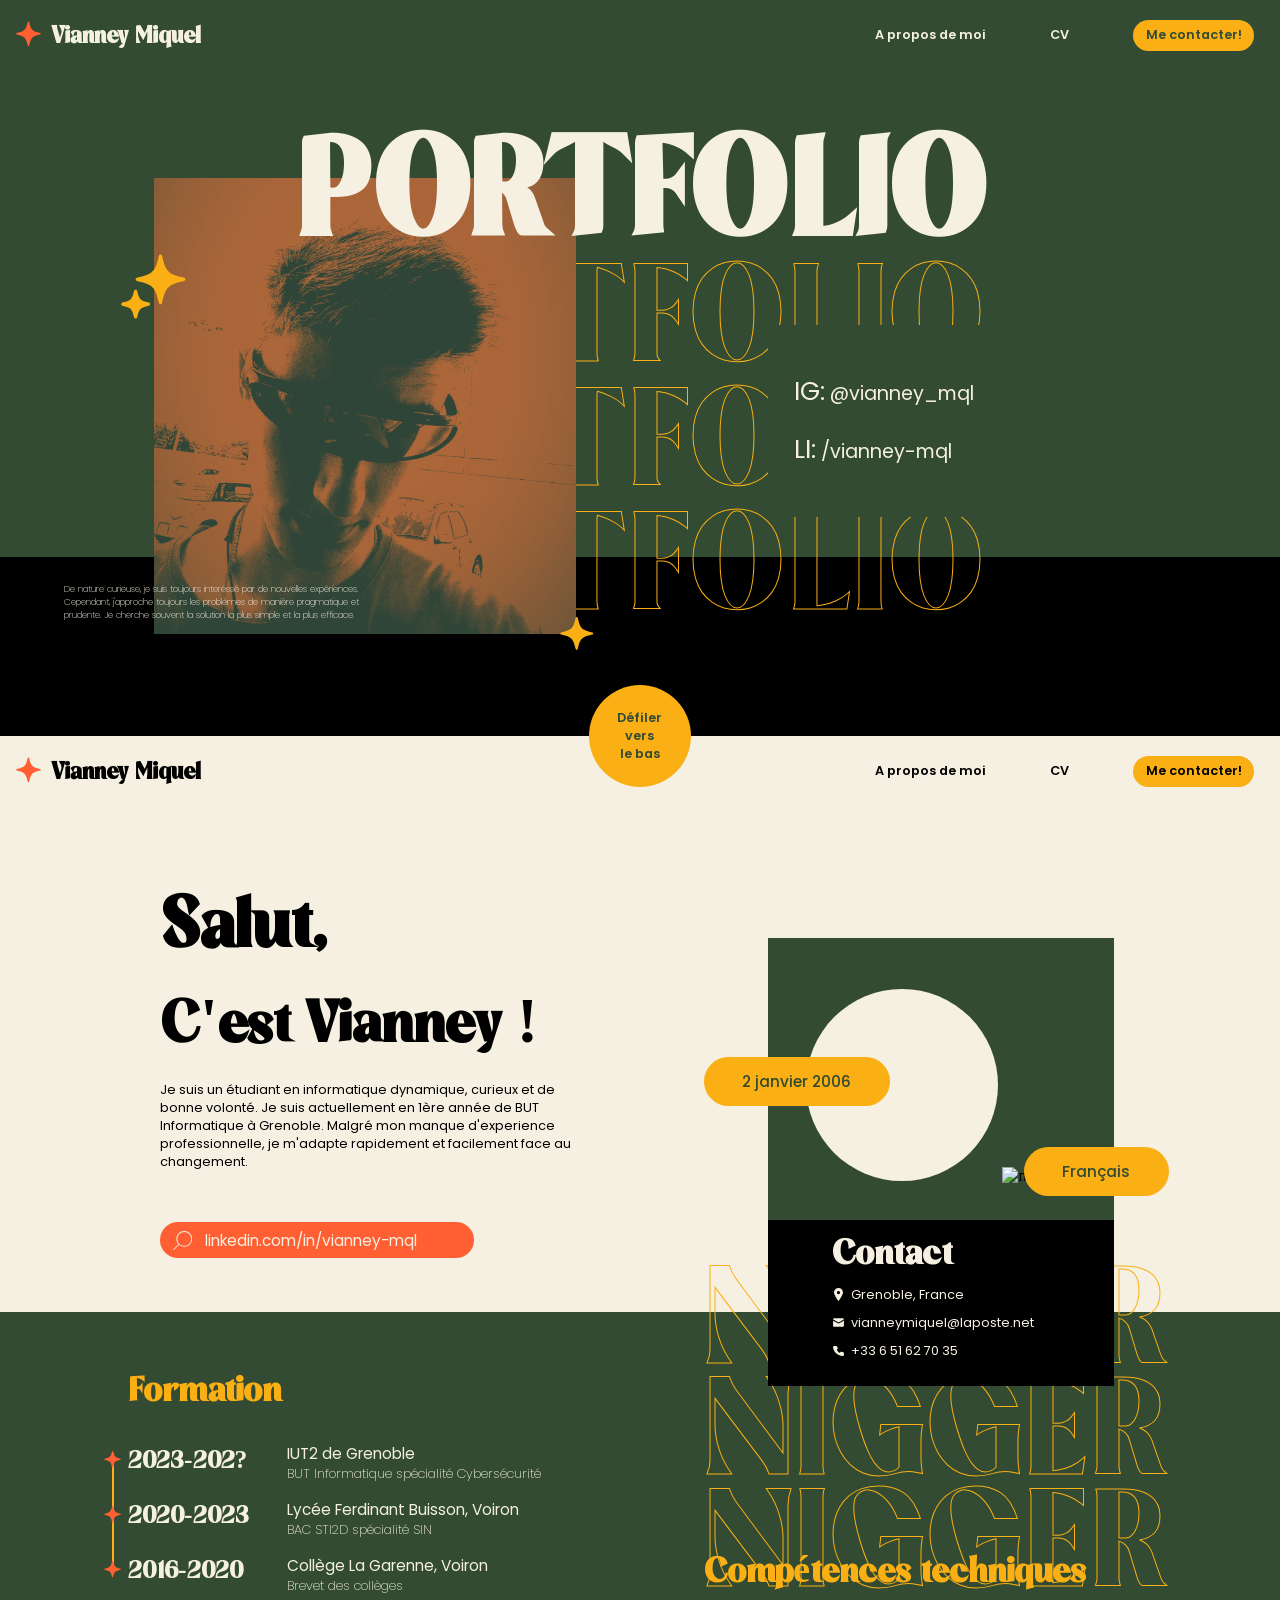
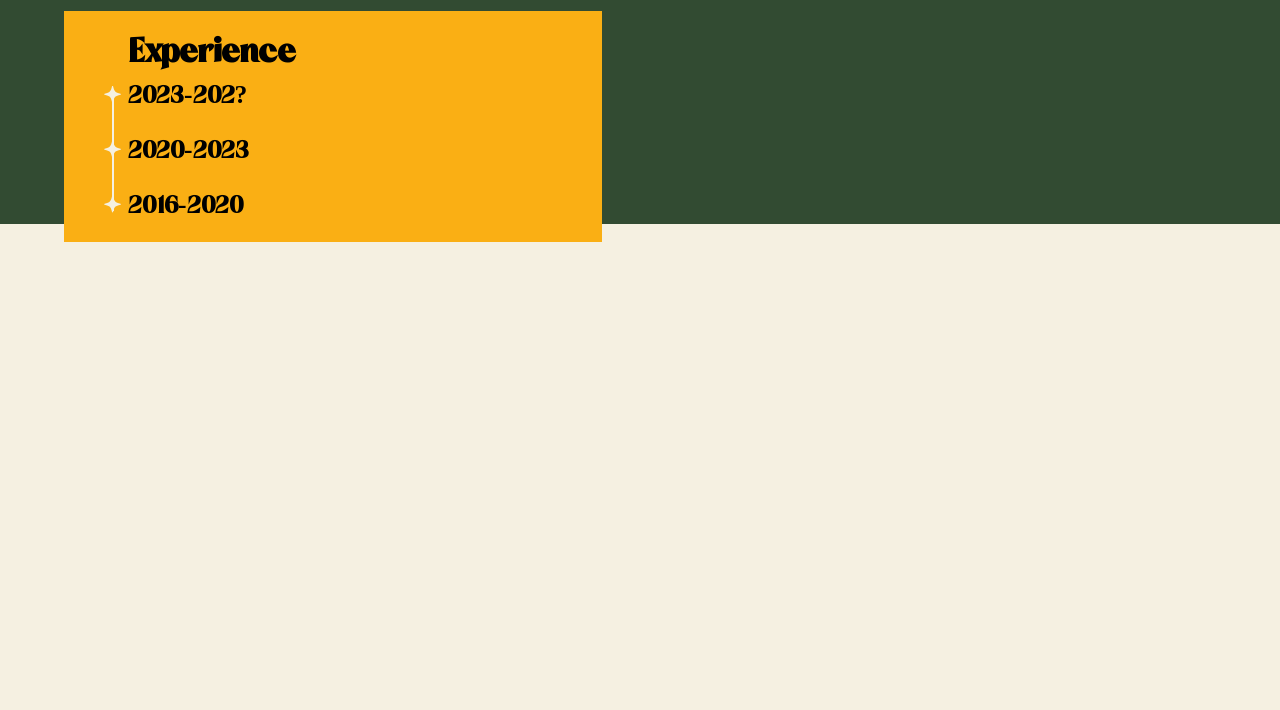
==== index.html @ e16858a2 "hop là" ====
<!DOCTYPE html>
<html lang="fr">
    <head>
        <meta charset="UTF-8">
        <title>PortFolio</title>
        <meta name="viewport" content="width=device-width,initial-scale=1">
        <link rel="icon" type="image/x-icon" href="./assets/img/sparkle-title.svg">
        <link rel="stylesheet" href="assets/css/style.css">
        <script src=""></script>
    </head>
    <body>
        <header id="header">
            <a href="index.html#header" class="div-title">
                <img class="svg-title" src="./assets/img/sparkle-title.svg" alt="sparkle">
                <h4>Vianney Miquel</h4>
            </a>
            <div class="div-button">
                <a href="index.html#about">A propos de moi</a>
                <a href="index.html#cv">CV</a>
                <button class="header-button" type="button">Me contacter!</button>
            </div>
        </header>
        <main>
                <section class="green">
                    <div class="div-green">
                        <h1 class="big-title">PORTFOLIO</h1>
                        <h1 class="shadow-title">PORTFOLIO</h1>
                        <h1 class="shadow-title">PORTFOLIO</h1>
                        <h1 class="shadow-title">PORTFOLIO</h1>
                    </div>
                    <div class="div-media">
                        <p>IG:<a href="https://www.instagram.com/vianney_mql/"> @vianney_mql</a></p>
                        <p>LI:<a href="https://www.linkedin.com/in/vianney-mql/"> /vianney-mql</a></p>
                    </div>
                    <div class="ig-photo">
                        <img src="./assets/img/wtcdg.png" alt="ig-photo">
                    </div>
                    <div class="sparkle-ig">
                        <img  id="more-sparkles" src="./assets/img/sparkles-ig-photo.svg" alt="more-sparkles">
                        <img  id="sparkle" src="./assets/img/sparkle-ig-photo.svg" alt="sparkle">
                    </div>
                    <div class="white-text">
                        <p>De nature curieuse, je suis toujours interéssé par de nouvelles expériences. Cependant, j'approche toujours les problèmes de manière pragmatique et prudente. Je cherche souvent la solution la plus simple et la plus efficace.</p>
                    </div>
                </section>
                <section class="black">
                    <img  class="scroll-down-circle" src="./assets/img/circle.svg" alt="yellow-circle">
                    <a  class="scroll-down-link" href="index.html#about"> <p>Défiler</p> <p>vers</p> <p>le bas</p></a>
                </section>
                <section class="about" id="about">
                    <div class="nav2">
                        <a href="index.html#header" class="div-title">
                            <img class="svg-title" src="./assets/img/sparkle-title.svg" alt="sparkle">
                            <h4>Vianney Miquel</h4>
                        </a>
                        <div class="div-button">
                            <a href="index.html#about">A propos de moi</a>
                            <a href="index.html#cv">CV</a>
                            <button class="header-button" type="button">Me contacter!</button>
                        </div>
                    </div>
                    <div class="me">
                        <h2 class="selectable">Salut,</h2>
                        <h2 class="pti-h2 selectable">C'est Vianney !</h2>
                        <p class="selectable">Je suis un étudiant en informatique dynamique, curieux et de bonne volonté. Je suis actuellement en 1ère année de BUT Informatique à Grenoble. Malgré mon manque d'experience professionnelle, je m'adapte rapidement et facilement face au changement.</p>
                        <a href="https://www.linkedin.com/in/vianney-mql/"><img src="./assets/img/search_google.svg" alt="search-google">linkedin.com/in/vianney-mql</a>
                    </div>
                    <div class="me-photo">
                        <div class="me-photo-green">
                            <img  class="me-photo-green-circle" src="./assets/img/circle-white.svg" alt="white-circle">
                            <img class="profil-photo" src="" alt="moi">
                            <p class="me-photo-bubble" id="bubble1">2 janvier 2006</p>
                            <p class="me-photo-bubble" id="bubble2">Français</p>
                        </div>
                        <div class="me-photo-black">
                            <h3>Contact</h3>
                            <p class="contact-info"><img src="./assets/img/pin.svg" alt="location-pin">Grenoble, France</p>
                            <p class="contact-info"><img src="./assets/img/mail.svg" alt="mail">vianneymiquel@laposte.net</p>
                            <p class="contact-info"><img src="./assets/img/phone.svg" alt="phone">+33 6 51 62 70 35</p>
                        </div>
                    </div>
                </section>
                <section class="cv" id="cv">
                    <div id="yline"></div>
                    <div id="wline"></div>
                    <div class="cv-left">
                        <h3 class="cv-yellow-h3">Formation</h3>
                        <div class="cv-progression">
                            <div>
                                <h4><img class="svg-point" src="./assets/img/sparkle-title.svg" alt="sparkle">2023-202?</h4>
                                <h4><img class="svg-point" src="./assets/img/sparkle-title.svg" alt="sparkle">2020-2023</h4>
                                <h4><img class="svg-point" src="./assets/img/sparkle-title.svg" alt="sparkle">2016-2020</h4>
                            </div>
                            <div class="cv-desc">
                                <h5>IUT2 de Grenoble</h5>
                                <p>BUT Informatique spécialité Cybersécurité</p>
                                <h5>Lycée Ferdinant Buisson, Voiron</h5>
                                <p>BAC STI2D spécialité SIN</p>
                                <h5>Collège La Garenne, Voiron</h5>
                                <p>Brevet des collèges</p>
                            </div>
                        </div>
                        <div class="cv-experience">
                            <h3 class="cv-black-h3">Experience</h3>
                            <div class="cv-progression">
                                <div class="cv-date">
                                    <h4><img class="svg-point" src="./assets/img/sparkle-white.svg" alt="sparkle">2023-202?</h4>
                                    <h4><img class="svg-point" src="./assets/img/sparkle-white.svg" alt="sparkle">2020-2023</h4>
                                    <h4><img class="svg-point" src="./assets/img/sparkle-white.svg" alt="sparkle">2016-2020</h4>
                                </div>
                                <div class="cv-desc">
                                    <p><h5></h5></p>
                                    <p><h5></h5></p>
                                    <p><h5></h5></p>
                                </div>
                            </div>
                        </div>
                    </div>
                    <div class="cv-right">
                        <div>
                            <h2 class="shadow-subtitle">NIGGER</h2>
                            <h2 class="shadow-subtitle">NIGGER</h2>
                            <h2 class="shadow-subtitle">NIGGER</h2>
                        </div>
                        <h3 class="cv-yellow-h3">Compétences techniques</h3>
                        <div>
                            <h4></h4>
                        </div>
                        <div>
                            <h4></h4>
                            <p></p>
                            <h5></h5>
                        </div>
                        <div>

                        </div>
                    </div>
                </section>
                <section class="cv2"></section>
        </main>
    </body>
</html>
---- assets/css/style.css ----
/* FONTS */

@import url('https://fonts.googleapis.com/css2?family=Poppins:ital,wght@0,100;0,200;0,300;0,400;0,500;0,600;0,700;0,800;0,900;1,100;1,200;1,300;1,400;1,500;1,600;1,700;1,800;1,900&display=swap');

@font-face {
    font-family: 'Mauline';
    src: url('../font/Mauline-Regular.woff2') format('woff2'),
        url('../font/Mauline-Regular.woff') format('woff');
    font-weight: normal;
    font-style: normal;
    font-display: swap;
}

/* FONTS */

/* DEFAULT STYLE */

:root {
    --green-color : #324B32;
    --yellow-color : #FAAF14;
    --black-color : #000;
    --white-color : #F5F0E1;
    --orange-color : #FF5F32;
    --default-text-size : 1vw;
    --h1-text-size : 12vw;
    --h2-text-size : 6vw;
    --h3-text-size : 3vw;
    --h4-text-size : 2vw;
    --h5-text-size : 1.2vw;
}

* {
    scrollbar-width: thin;
    scrollbar-color: var(--orange-color) var(--white-color);
  }
  
  /* Works on Chrome, Edge, and Safari */
  *::-webkit-scrollbar {
    width: 12px;
  }
  
  *::-webkit-scrollbar-thumb {
    background-color: var(--orange-color);
    border: 0px solid var(--white-color);
  }

/* DEFAULT STYLE */

html, body {
    width: 100%;
    height: 100%;
    margin: 0px;
}

header {
    width: 100%;
    height: 5.5vw;
    display: flex;
    flex-direction: row;
    justify-content: space-between;
    background-color: var(--green-color);
    z-index: 0;
    user-select: none;
}

main {
    width: 100%;
    height: fit-content;
    z-index: 0;
}

.div-title {
    display: flex;
    flex-direction: row;
    align-items: center;
    padding-left: 1vw;
    text-decoration: none;
}

.div-title h4 {
    font-family: 'Mauline';
    font-size: var(--h4-text-size);
    color: var(--white-color);
}

.svg-title {
    width: 3vw;
}

.div-button {
    display: inherit;
    flex-direction: row;
    align-items: center;
    gap: 5vw;
    padding-right: 2vw;

}

.div-button a {
    text-decoration: none;
    font-family: 'Poppins';
    font-weight: 600;
    color: var(--white-color);
    font-size: var(--default-text-size);
}

.div-button .header-button {
    border: none;
    background-color: var(--yellow-color);
    font-size: var(--default-text-size);
    font-family: 'Poppins';
    font-weight: 600;
    color: var(--green-color);
    text-align: center;
    padding: 0.5vw 1vw;
    border-radius: 4vw;
}

.green {
    width: 100%;
    height: 38vw;
    background-color: var(--green-color);
    user-select: none;
}

.div-green {
    display: flex;
    flex-direction: column;
    justify-content:start;
    align-items: center;
    padding-top: 1vw;
}

.div-media {
    display: flex;
    flex-direction: column;
    justify-content: center;
    gap: 1.5vw;
    width: 20vw;
    height: 15vw;
    padding-left: 2vw;
    background-color: var(--green-color);
    z-index: 2;
    position: absolute;
    margin: -20vw 0vw 0vw 60vw;
}

.div-media p {
    color: var(--white-color);
    font-family: 'Poppins';
    font-size: 2vw;
    margin: 0px;
}

.div-media a {
    color: var(--white-color);
    font-family: 'Poppins';
    font-size: 1.5vw;
    text-decoration: none;
    margin: 0px;
}

.ig-photo{
    width: fit-content;
    position: absolute;
    margin: -31.5vw 0vw 0vw 12vw;
    z-index: 2;
}
.ig-photo img{
    margin: 0px;
    padding: 0px;
    width: 33vw;
}


.big-title {
    font-family: 'Mauline';
    font-size: var(--h1-text-size);
    color: var(--white-color);
    text-align: center;
    margin: 0vw 0vw -7vw 0vw;
    padding: 0px;
    z-index: 3;
}

.shadow-title {
    font-family: 'Mauline';
    font-size: var(--h1-text-size);
    -webkit-text-stroke-width: 1px;
    -webkit-text-fill-color: rgba(0, 0, 0, 0);
    -webkit-text-stroke-color: var(--yellow-color);
    text-align: center;
    font-weight: 400;
    margin: 0vw 0vw -7vw 0vw;
    padding: 0px;
    z-index: 1;
    user-select: text;
}

.shadow-title::selection {
    background-color: rgba(0, 0, 0, 0);
    -webkit-text-fill-color: var(--yellow-color);
}

.black {
    width: 100%;
    height: 14vw;
    background-color: var(--black-color);
    user-select: none;
}


.sparkle-ig {
    position: absolute;
    margin: -31.5vw 0vw 0vw 12vw;
    z-index: 3;
}

.white-text {
    position: absolute;
    margin: -0.5vw 0vw 0vw 5vw;
    width: 25vw;
    font-size: 0.7vw;
    font-family: 'Poppins';
    color: var(--white-color);
    font-weight: 250;
    z-index: 3;
}

.scroll-down-circle {
    width: 8vw;
    height: 8vw;
    z-index: 2;
    position: absolute;
    margin: 10vw 0vw 0vw 46vw;
}

.scroll-down-link {
    width: 8vw;
    height: 8vw;
    display: flex;
    flex-direction: column;
    justify-content: center;
    align-items: center;
    text-decoration: none;
    color: var(--green-color);
    font-family: 'Poppins';
    font-size: 1vw;
    font-weight: 550;
    z-index: 3;
    position: absolute;
    margin: 10vw 0vw 0vw 46vw;
}


.scroll-down-link p {
    margin: 0px;
}

#sparkle {
    width: 4vw;
    margin: 33.2vw 0vw 0vw 31.4vw;
}

#more-sparkles {
    transform: rotateZ(180deg);
    width: 6vw;
    position: absolute;
    margin: 4vw 0vw 0vw -3vw;
}

.about {
    width: 100%;
    height: 45vw;
    background-color: var(--white-color);
}

.about .selectable::selection {
    background-color: var(--yellow-color);
}


.nav2 {
    width: 100%;
    height: 5.5vw;
    display: flex;
    flex-direction: row;
    justify-content: space-between;
    background-color: var(--white-color);
    z-index: 0;
    user-select: none;
}

.nav2 .div-title h4 {
    color: var(--black-color);
}

.nav2 .div-button a {
    color: var(--black-color);
}   

.nav2 .div-button .header-button {
    color: var(--black-color);
}

.me {
    display: flex;
    flex-direction: column;
    align-items: left;
    gap: 5vw;
    padding: 0px;
    margin: 5vw 0vw 0vw 12.5vw;

}

.me h2 {
    font-size: var(--h2-text-size);
    font-family: 'Mauline';
    margin: 0vw 0vw -5vw 0vw;
}

.me .pti-h2{
    font-size: 5vw;
    font-family: 'Mauline';
    margin: 0vw 0vw -4vw 0vw;
}

.me a {
     display: flex;
     flex-direction: row;
     justify-content: start;
     align-items: center;
     gap: 1vw;
     background-color: var(--orange-color);
     text-decoration: none;
     font-family: 'Poppins';
     font-size: var(--h5-text-size);
     color: var(--white-color);
     padding: 0.5vw 4.5vw 0.5vw 1vw;
     border-radius: 3vw;
     width: fit-content;
     user-select: none;
     margin: 0px;
}
.me a img {
    width: 1.5vw;

}

.me p {
    font-family: 'Poppins';
    font-size: var(--default-text-size);
    font-weight: 400;
    margin: 0vw 0vw -1vw 0vw;
    width: 33vw;
    height: fit-content;
}

.me-photo {
    width: 27vw;
    height: 35vw;
    margin: -25vw 0px 0px 60vw;
    position: absolute;
    padding: 0px;
    display: flex;
    flex-direction: column;
    z-index: 2;
    user-select: none;
}

.me-photo-green {
    width: 27vw;
    height: 22vw;
    background-color: var(--green-color);
    margin: 0px;
    padding: 0px;
}

.me-photo-green-circle {
    width: 15vw;
    margin: 4vw 0vw 0vw 3vw;
}

.me-photo-bubble {
    padding: 1vw 3vw 1vw 3vw;
    font-family: 'Poppins';
    font-size: var(--h5-text-size);
    font-weight: 500;
    color: var(--green-color);
    background-color: var(--yellow-color);
    border-radius: 5vw;
    width: fit-content;
    display: flex;
    align-items: center;
    z-index: 4;
}

#bubble1 {
    position: absolute;
    margin: -10vw 0vw 0vw -5vw;
}

#bubble2 {
    position: absolute;
    margin: -3vw 0vw 0vw 20vw;
}

.me-photo-black {
    width: 27vw;
    height: 13vw;
    background-color: var(--black-color);
    margin: 0px;
    padding: 0px;
    display: flex;
    flex-direction: column;
}

.me-photo-black h3 {
    font-family: 'Mauline';
    font-size: var(--h3-text-size);
    color: var(--white-color);
    margin: 0.5vw 0vw 0.5vw 5vw;
    padding: 0px;
}

.contact-info {
    display: flex;
    flex-direction: row;
    align-items: center;
    margin: 0vw 0vw 0.8vw 5vw;
    font-family: 'Poppins';
    font-size: var(--default-text-size);
    color: var(--white-color);
    gap: 0.5vw;
    user-select: text;
}

.contact-info p {
    user-select: text;
}

.contact-info::selection {
    background-color: var(--orange-color);
}

.contact-info img {
    width: 1vw;
    user-select: none;
}

.cv {
    width: 100%;
    height: 40vw;
    margin: 0px;
    background-color: var(--green-color);
    display: flex;
    flex-direction: row;
    user-select: none;
}

.svg-point {
    width: 2vw;
    margin: 0px;
    padding: 0px;
    z-index: 2;
}

.cv-left {
    width: 42vw;
    margin: 0px;
    margin-left: 5vw;
    display: flex;
    flex-direction: column;
    align-items: left;
}

.cv-progression {
    width: 36vw;
    margin: 0px;
    margin-left: 3vw;
    display: flex;
    flex-direction: row;
    gap: 3vw;
}

.cv-progression h4 {
    display: flex;
    flex-direction: row;
    justify-content: left;
    align-items: center;
    font-family: 'Mauline';
    font-size: var(--h4-text-size);
    color: var(--white-color);
    padding: 0px;
    margin: 0vw 0vw 1.5vw 0vw;
}

#yline {
    background-color: var(--yellow-color);
    height: 9vw;
    width: 0.1vw;
    position: absolute;
    margin: 11vw 0vw 0vw 8.78vw;
    z-index: 1;
}

#wline {
    background-color: var(--white-color);
    height: 9vw;
    width: 0.1vw;
    position: absolute;
    margin: 30vw 0vw 0vw 8.78vw;
    z-index: 1;
}

.cv-desc {
    margin: 0px;
}

.cv-desc p {
    font-family: 'Poppins';
    font-size: var(--default-text-size);
    font-weight: 200;
    color: var(--white-color);
    margin: 0vw 0vw 1.2vw 0vw;
}

.cv-desc h5 {
    margin: 0px;
    font-family: 'Poppins';
    font-size: var(--h5-text-size);
    color: var(--white-color);
    font-weight: 400;
}

.cv-experience {
    background-color: var(--yellow-color);
}

.cv-experience h4 {
    color: var(--black-color);
    font-weight: 900;
}

.cv-black-h3 {
    font-family: 'Mauline';
    font-size: var(--h3-text-size);
    color: var(--black-color);
    margin: 1vw 0vw 0vw 5vw;
    padding: 0px;
}

.cv-yellow-h3 {
    font-family: 'Mauline';
    font-size: var(--h3-text-size);
    color: var(--yellow-color);
    margin: 0px;
    padding: 0px;
}

.cv-left .cv-yellow-h3 {
    margin: 4vw 0vw 2vw 5vw;
}

.cv-right {
    width: 35vw;
    margin: 0px;
    margin-left: 8vw;
}

.shadow-subtitle {
    font-family: 'Mauline';
    font-size: var(--h1-text-size);
    -webkit-text-stroke-width: 1px;
    -webkit-text-fill-color: rgba(0, 0, 0, 0);
    -webkit-text-stroke-color: var(--yellow-color);
    text-align: center;
    font-weight: 400;
    margin: 0vw 0vw -8vw 0vw;
    padding: 0px;
    user-select: text;
}

.shadow-subtitle::selection {
    background-color: rgba(0, 0, 0, 0);
    -webkit-text-fill-color: var(--yellow-color);

}

.shadow-subtitle:first-of-type {
    margin-top: -8vw;
}

.cv2 {
    width: 100%;
    height: 38vw;
    background-color: var(--white-color);
}
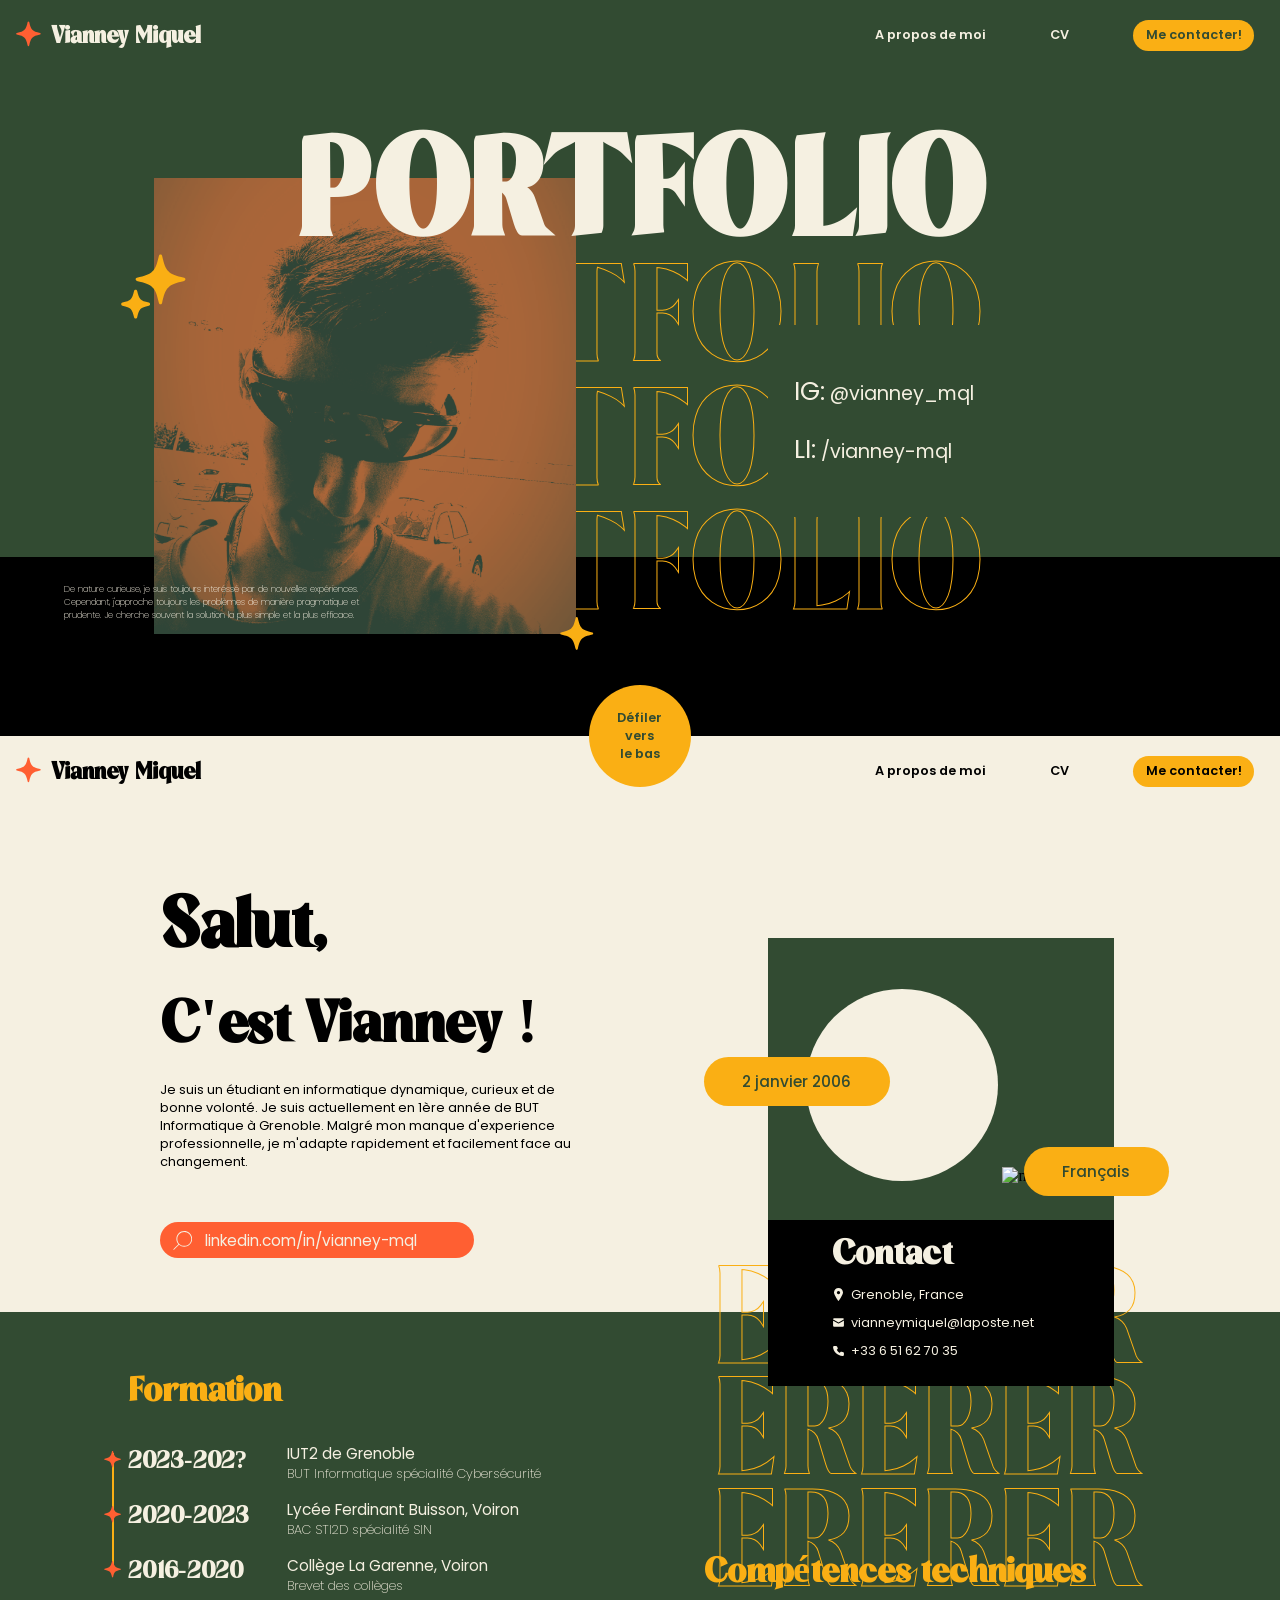
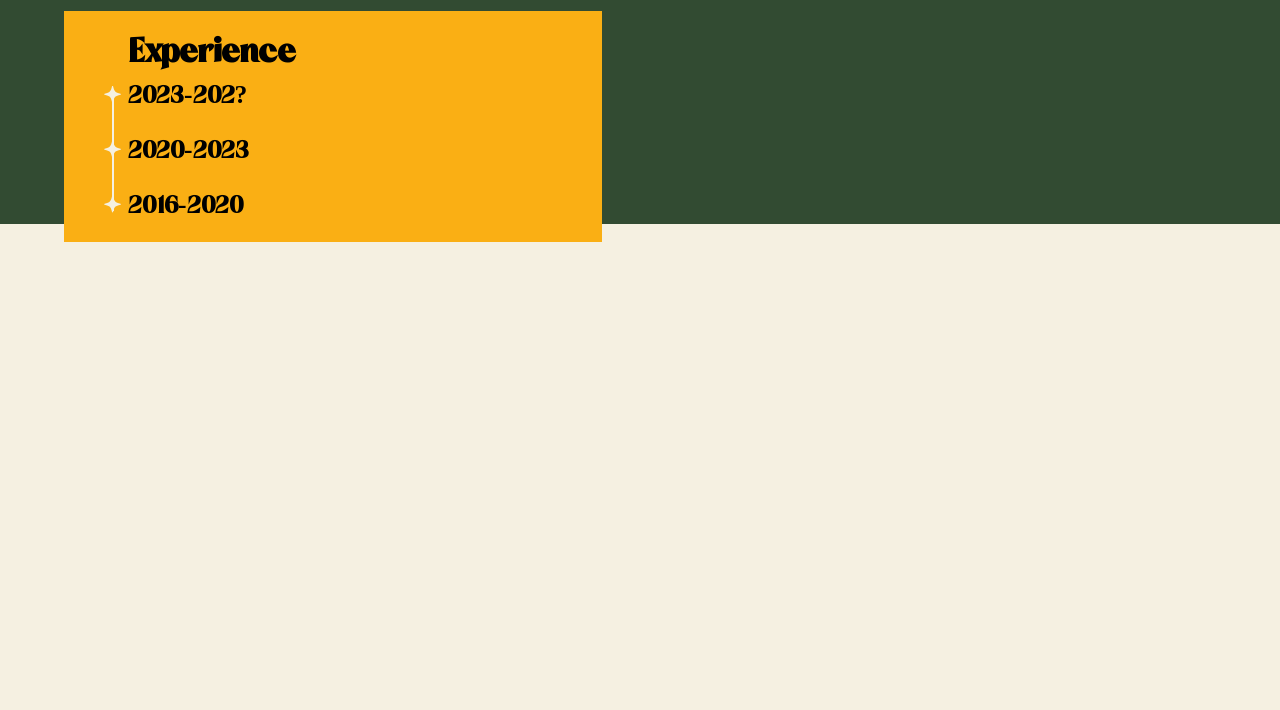
==== commit c0fc2537: "hop là" ====
--- a/index.html
+++ b/index.html
@@ -118,9 +118,9 @@
                     </div>
                     <div class="cv-right">
                         <div>
-                            <h2 class="shadow-subtitle">NIGGER</h2>
-                            <h2 class="shadow-subtitle">NIGGER</h2>
-                            <h2 class="shadow-subtitle">NIGGER</h2>
+                            <h2 class="shadow-subtitle">ERERER</h2>
+                            <h2 class="shadow-subtitle">ERERER</h2>
+                            <h2 class="shadow-subtitle">ERERER</h2>
                         </div>
                         <h3 class="cv-yellow-h3">Compétences techniques</h3>
                         <div>
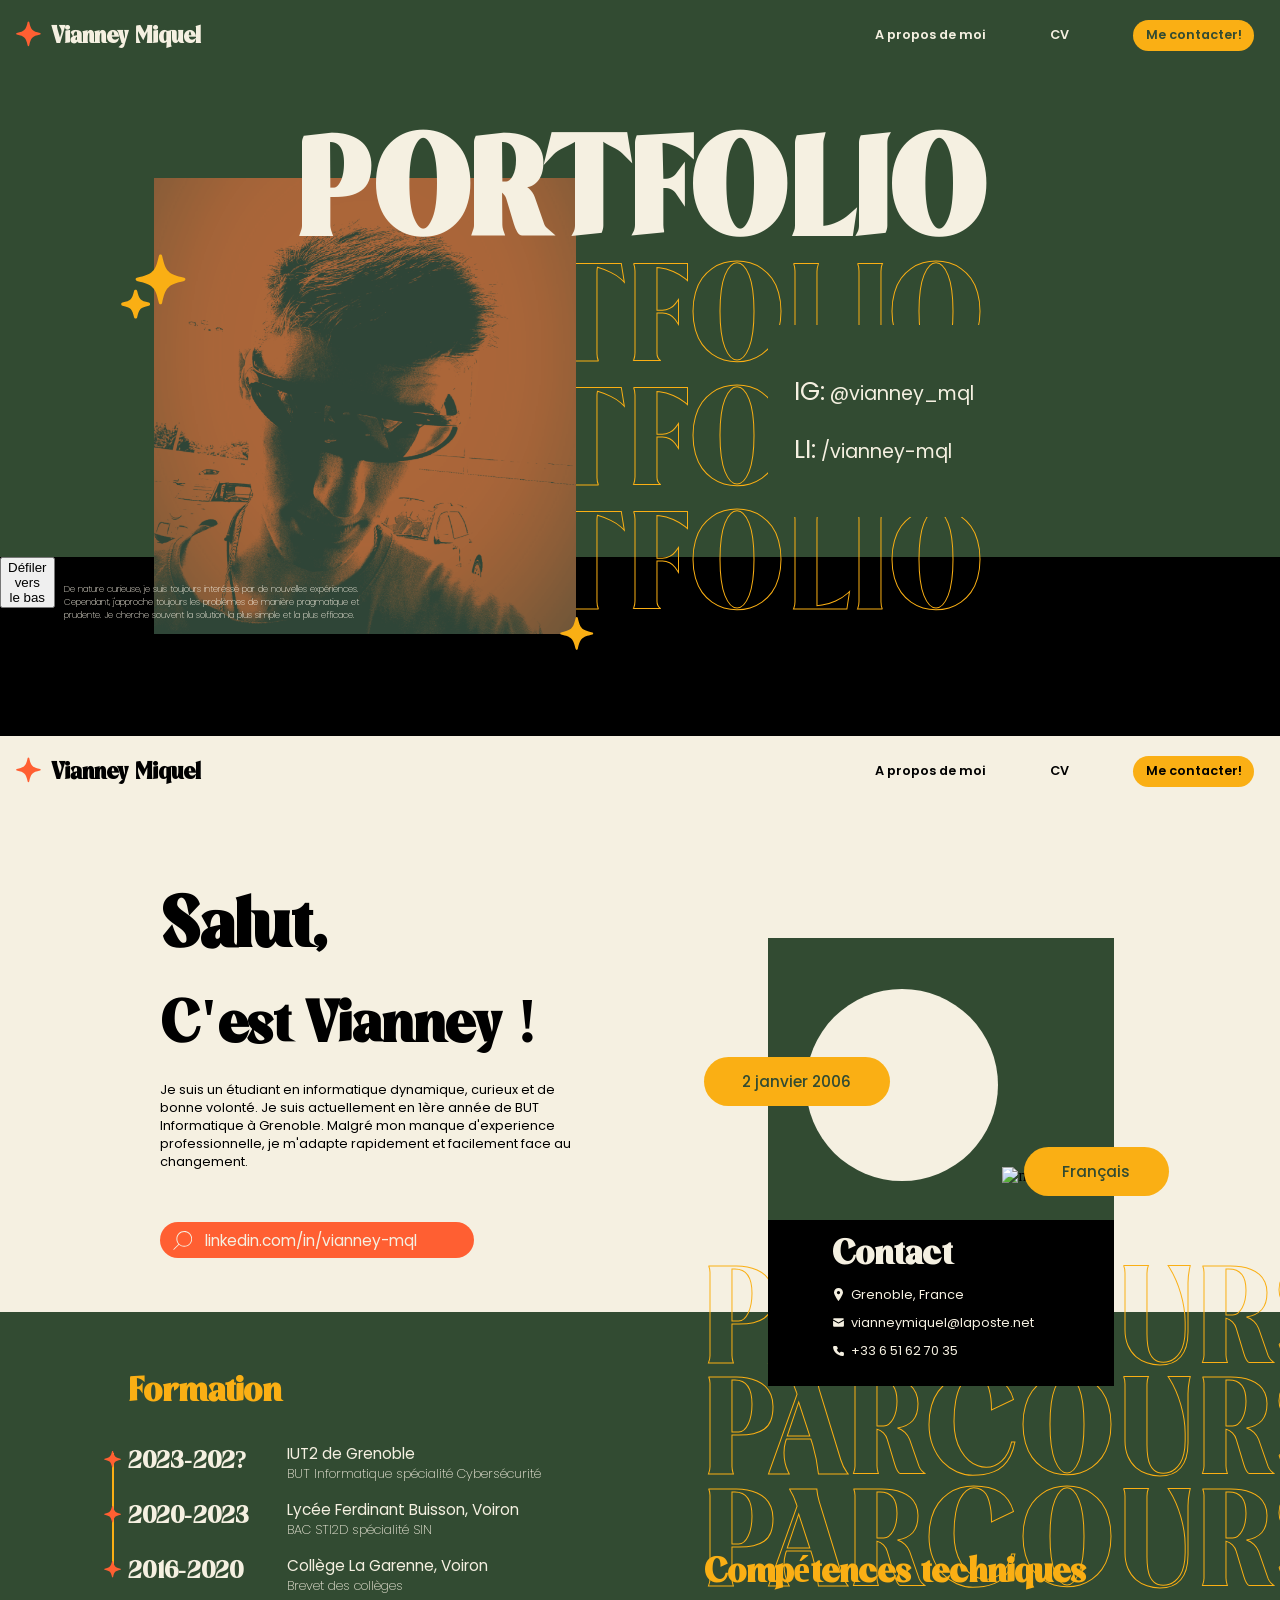
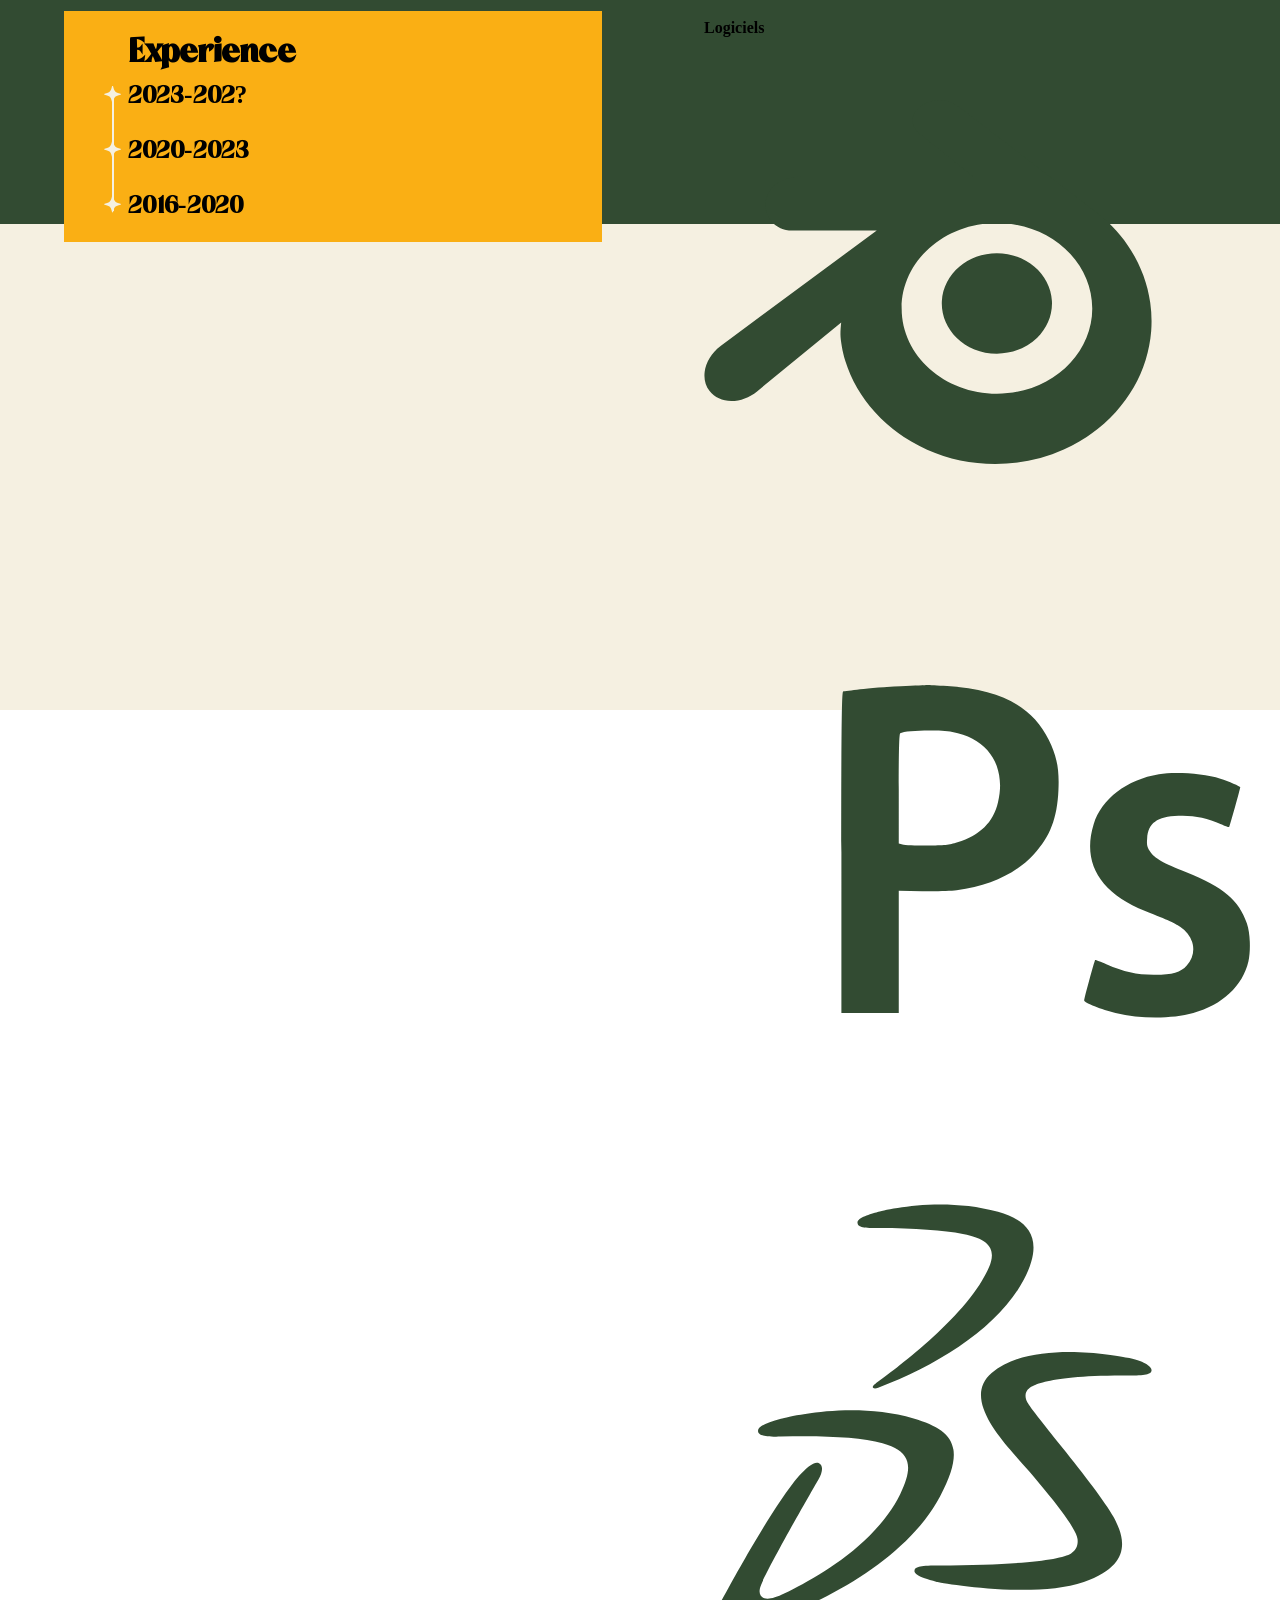
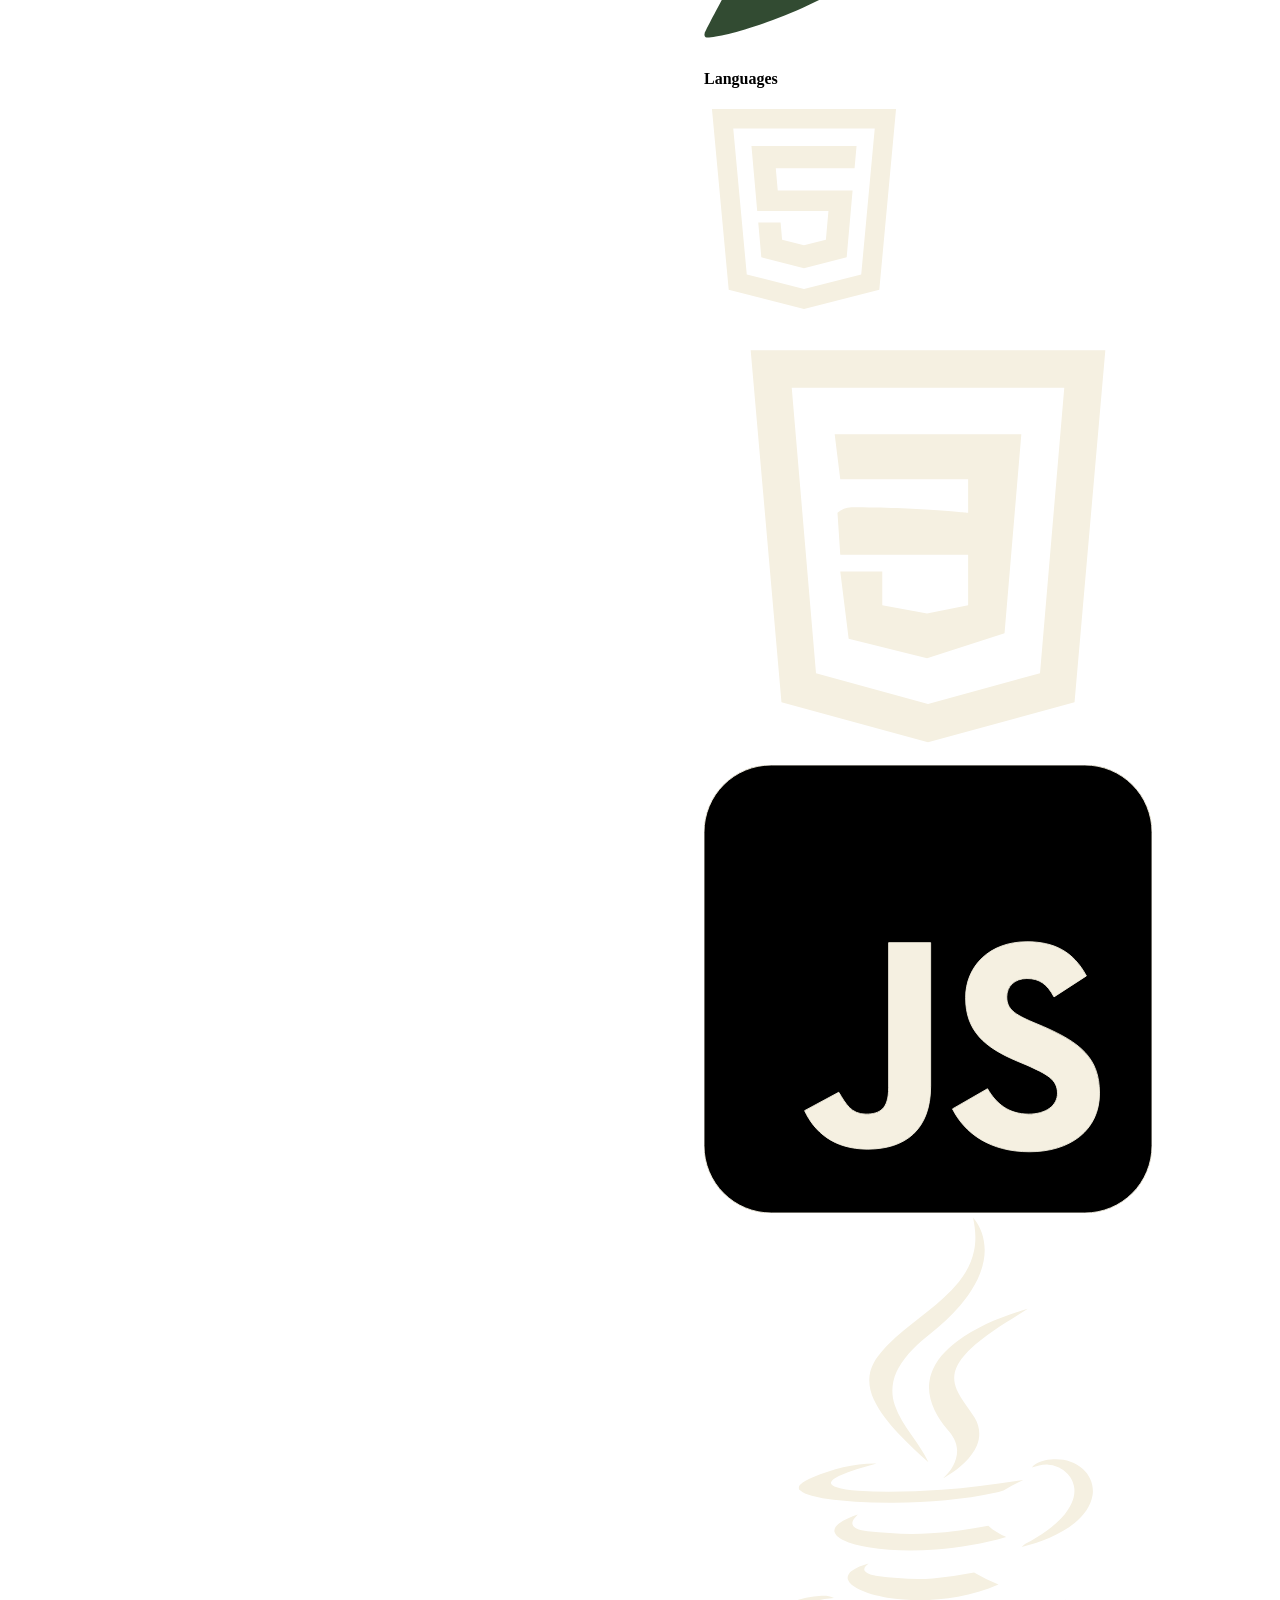
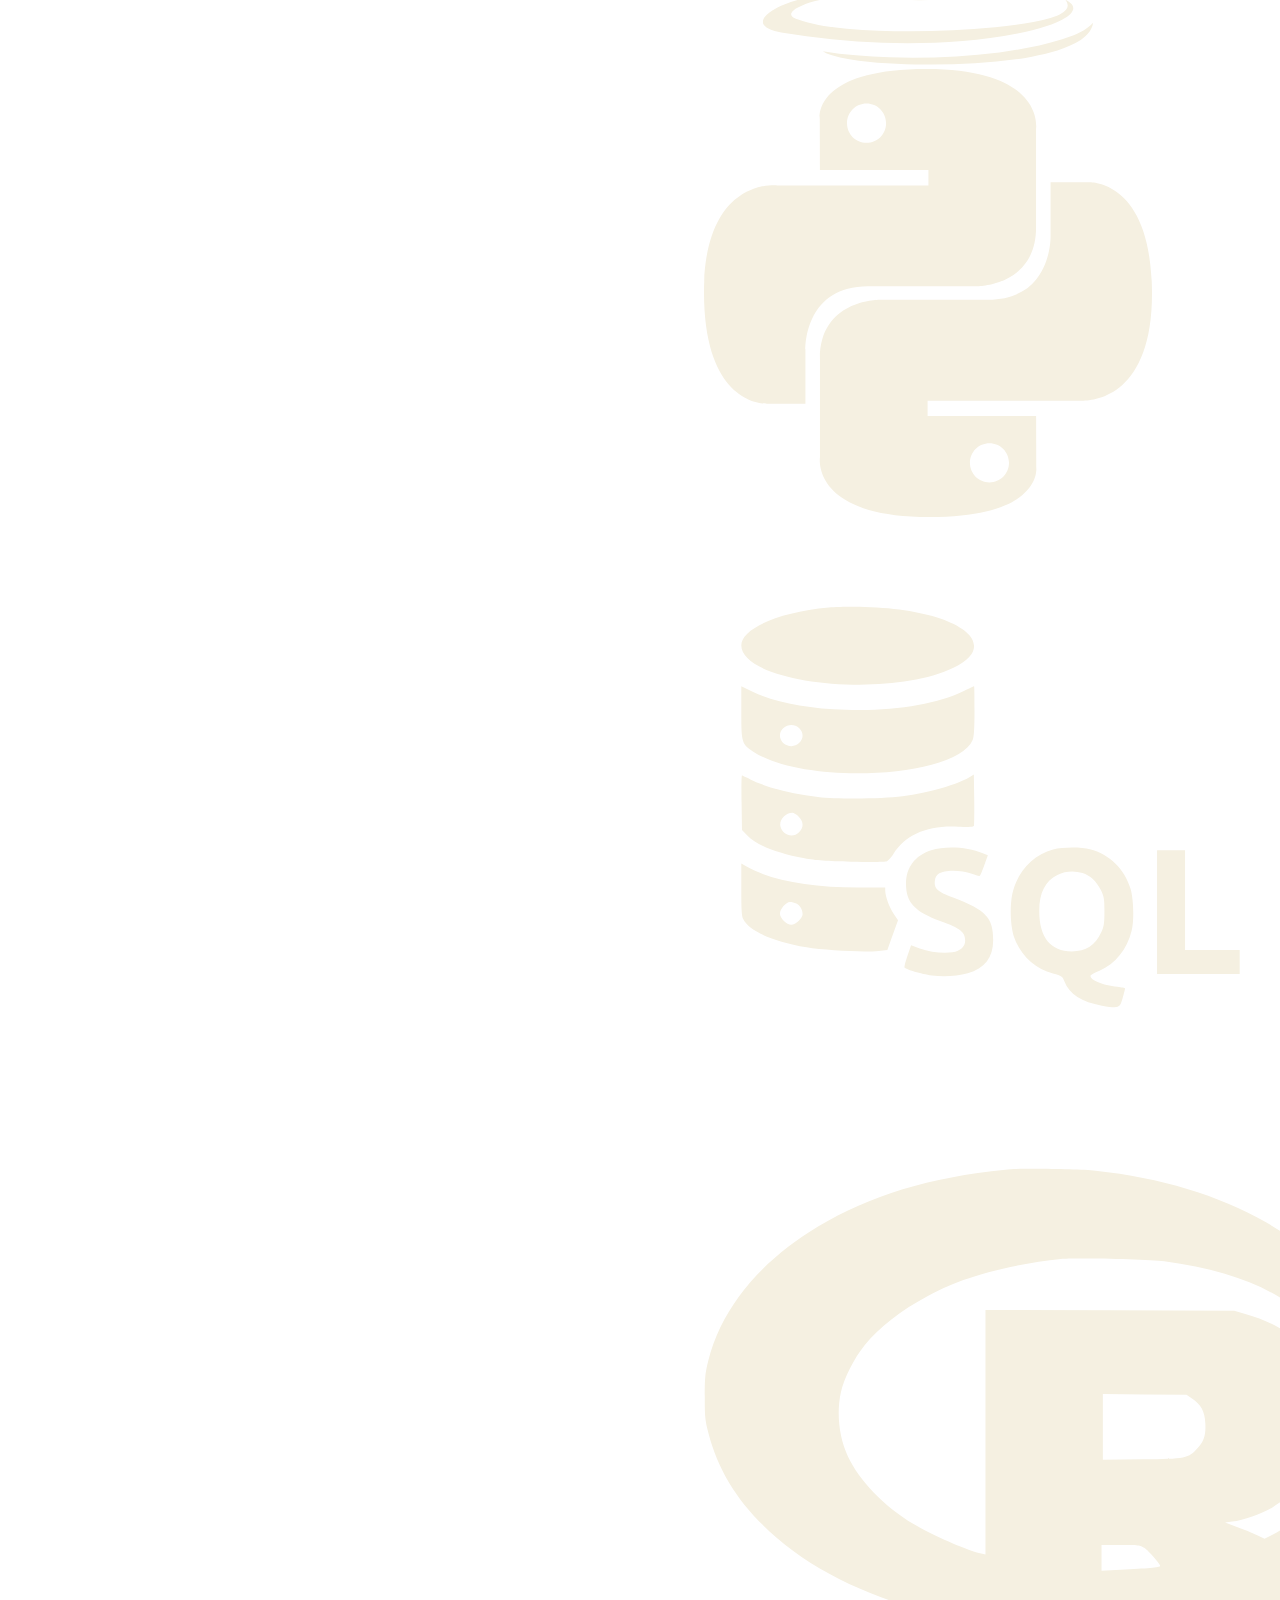
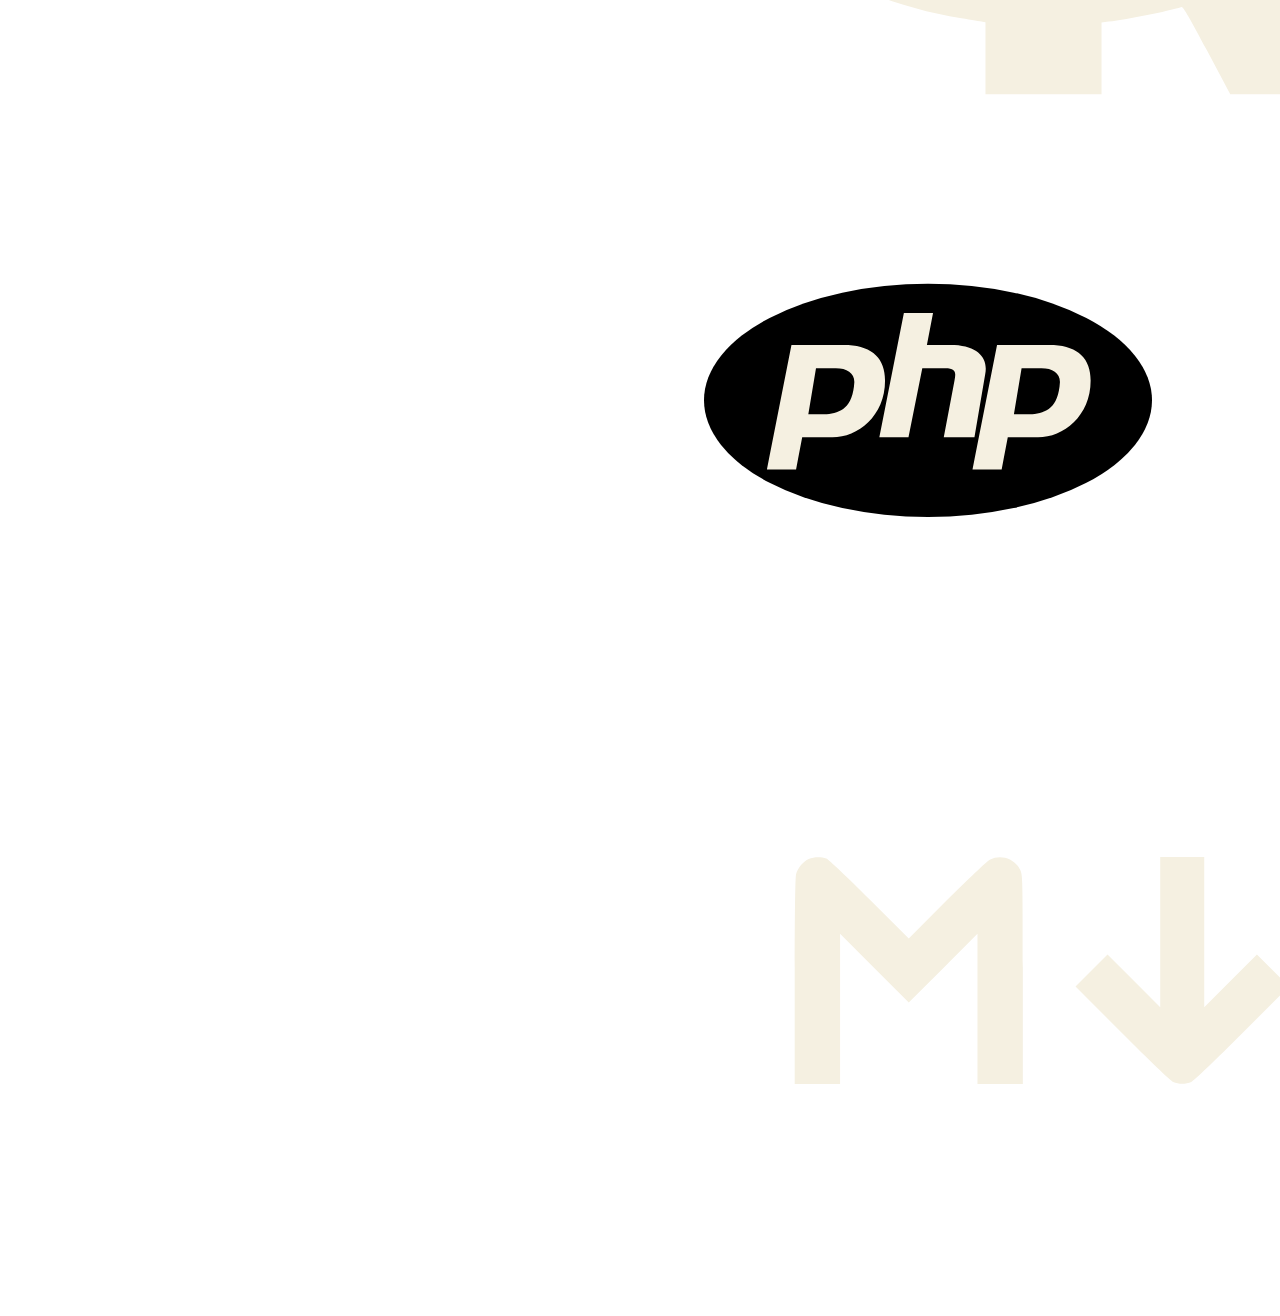
==== commit a9781c50: "bref" ====
--- a/index.html
+++ b/index.html
@@ -29,23 +29,22 @@
                         <h1 class="shadow-title">PORTFOLIO</h1>
                     </div>
                     <div class="div-media">
-                        <p>IG:<a href="https://www.instagram.com/vianney_mql/"> @vianney_mql</a></p>
-                        <p>LI:<a href="https://www.linkedin.com/in/vianney-mql/"> /vianney-mql</a></p>
+                        <p class="media-contact">IG:<a href="https://www.instagram.com/vianney_mql/"> @vianney_mql</a></p>
+                        <p class="media-contact">LI:<a href="https://www.linkedin.com/in/vianney-mql/"> /vianney-mql</a></p>
                     </div>
                     <div class="ig-photo">
                         <img src="./assets/img/wtcdg.png" alt="ig-photo">
                     </div>
                     <div class="sparkle-ig">
-                        <img  id="more-sparkles" src="./assets/img/sparkles-ig-photo.svg" alt="more-sparkles">
-                        <img  id="sparkle" src="./assets/img/sparkle-ig-photo.svg" alt="sparkle">
+                        <img id="more-sparkles" src="./assets/img/sparkles-ig-photo.svg" alt="more-sparkles">
+                        <img id="sparkle" src="./assets/img/sparkle-ig-photo.svg" alt="sparkle">
                     </div>
                     <div class="white-text">
                         <p>De nature curieuse, je suis toujours interéssé par de nouvelles expériences. Cependant, j'approche toujours les problèmes de manière pragmatique et prudente. Je cherche souvent la solution la plus simple et la plus efficace.</p>
                     </div>
                 </section>
                 <section class="black">
-                    <img  class="scroll-down-circle" src="./assets/img/circle.svg" alt="yellow-circle">
-                    <a  class="scroll-down-link" href="index.html#about"> <p>Défiler</p> <p>vers</p> <p>le bas</p></a>
+                    <button class="scroll-down-circl0" type="button" onclick="window.location.href='index.html#about';">Défiler <br> vers <br> le bas</button>
                 </section>
                 <section class="about" id="about">
                     <div class="nav2">
@@ -92,11 +91,11 @@
                                 <h4><img class="svg-point" src="./assets/img/sparkle-title.svg" alt="sparkle">2016-2020</h4>
                             </div>
                             <div class="cv-desc">
-                                <h5>IUT2 de Grenoble</h5>
+                                <h5 class="school" onclick="window.location.href='https://iut2.univ-grenoble-alpes.fr/iut2/accueil-iut2-998644.kjsp';">IUT2 de Grenoble</h5>
                                 <p>BUT Informatique spécialité Cybersécurité</p>
-                                <h5>Lycée Ferdinant Buisson, Voiron</h5>
+                                <h5 class="school" onclick="window.location.href='https://ferdinand-buisson.ent.auvergnerhonealpes.fr/';">Lycée Ferdinant Buisson, Voiron</h5>
                                 <p>BAC STI2D spécialité SIN</p>
-                                <h5>Collège La Garenne, Voiron</h5>
+                                <h5 class="school" onclick="window.location.href='https://garenne-isere.ent.auvergnerhonealpes.fr/';">Collège La Garenne, Voiron</h5>
                                 <p>Brevet des collèges</p>
                             </div>
                         </div>
@@ -118,25 +117,39 @@
                     </div>
                     <div class="cv-right">
                         <div>
-                            <h2 class="shadow-subtitle">ERERER</h2>
-                            <h2 class="shadow-subtitle">ERERER</h2>
-                            <h2 class="shadow-subtitle">ERERER</h2>
+                            <h2 class="shadow-subtitle">PARCOURS</h2>
+                            <h2 class="shadow-subtitle">PARCOURS</h2>
+                            <h2 class="shadow-subtitle">PARCOURS</h2>
                         </div>
                         <h3 class="cv-yellow-h3">Compétences techniques</h3>
-                        <div>
-                            <h4></h4>
-                        </div>
-                        <div>
-                            <h4></h4>
-                            <p></p>
-                            <h5></h5>
+                        <div class="skills">
+                            <div class="software">
+                                <h4>Logiciels</h4>
+                                <img  class="btn-img" src="./assets/img/blender.svg" alt="blender-logo" onclick="window.location.href='https://www.blender.org/';">
+                                <img class="btn-img" src="./assets/img/photoshop.svg" alt="photoshop-logo" onclick="window.location.href='https://www.adobe.com/fr/products/photoshop.html';">
+                                <img class="btn-img" src="./assets/img/solidworks.svg" alt="solidworks-logo" onclick="window.location.href='https://www.solidworks.com/fr';">
+                            </div>
+                            <div class="code">
+                                <h4>Languages</h4>
+                                <img class="btn-img" src="./assets/img/html.svg" alt="html-logo" onclick="window.location.href='https://en.wikipedia.org/wiki/HTML';">
+                                <img class="btn-img" src="./assets/img/css.svg" alt="css-logo" onclick="window.location.href='https://en.wikipedia.org/wiki/CSS';">
+                                <img class="btn-img" src="./assets/img/javascript.svg" alt="javascript-logo" onclick="window.location.href='https://fr.wikipedia.org/wiki/JavaScript';">
+                                <img class="btn-img" src="./assets/img/java.svg" alt="java-logo" onclick="window.location.href='https://www.java.com/fr/';">
+                                <img class="btn-img" src="./assets/img/python.svg" alt="python-logo" onclick="window.location.href='https://www.python.org/';">
+                                <img class="btn-img" src="./assets/img/sql.svg" alt="sql-logo" onclick="window.location.href='https://www.postgresql.org/';">
+                                <img class="btn-img" src="./assets/img/r-studio.svg" alt="r-studio-logo" onclick="window.location.href='https://www.r-project.org/';">
+                                <img class="btn-img" src="./assets/img/php.svg" alt="php-logo" onclick="window.location.href='https://www.php.net/';">
+                                <img class="btn-img" src="./assets/img/markdown.svg" alt="markdown-logo" onclick="window.location.href='https://fr.wikipedia.org/wiki/Markdown';">
+                            </div>
                         </div>
                         <div>
 
                         </div>
                     </div>
                 </section>
-                <section class="cv2"></section>
+                <section class="cv2">
+
+                </section>
         </main>
     </body>
 </html>
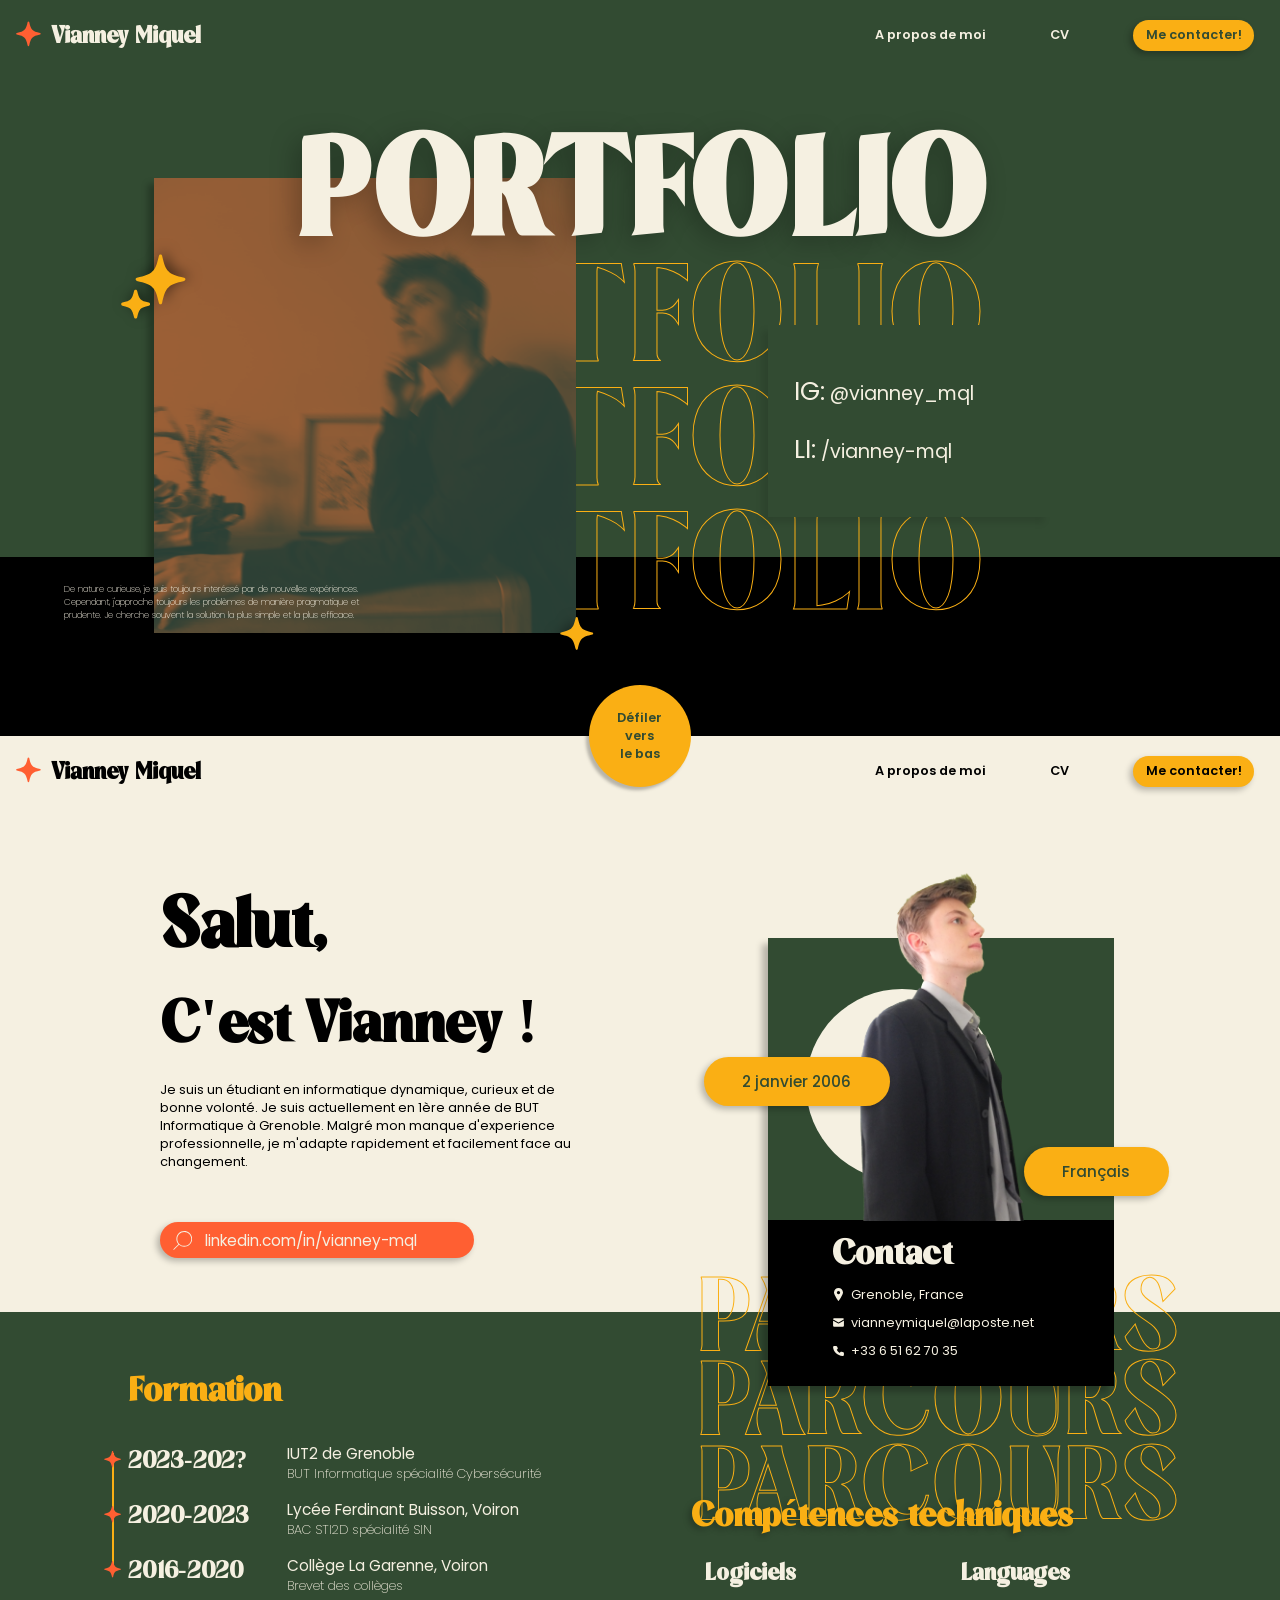
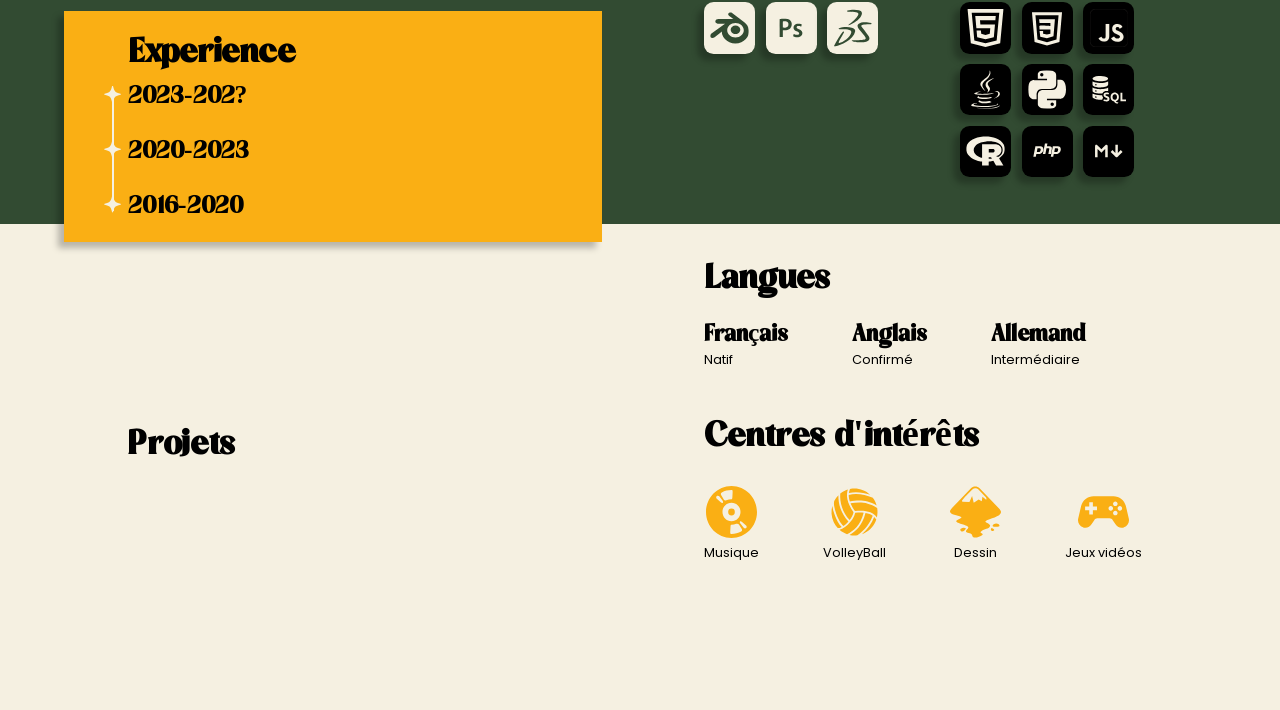
==== commit 1bd5eb78: "fini page contact" ====
--- a/index.html
+++ b/index.html
@@ -6,7 +6,7 @@
         <meta name="viewport" content="width=device-width,initial-scale=1">
         <link rel="icon" type="image/x-icon" href="./assets/img/sparkle-title.svg">
         <link rel="stylesheet" href="assets/css/style.css">
-        <script src=""></script>
+        <script src="./assets/js/script.js"></script>
     </head>
     <body>
         <header id="header">
@@ -17,7 +17,7 @@
             <div class="div-button">
                 <a href="index.html#about">A propos de moi</a>
                 <a href="index.html#cv">CV</a>
-                <button class="header-button" type="button">Me contacter!</button>
+                <button class="header-button" type="button" onclick="document.getElementById('contact').style.visibility='visible';">Me contacter!</button>
             </div>
         </header>
         <main>
@@ -33,7 +33,7 @@
                         <p class="media-contact">LI:<a href="https://www.linkedin.com/in/vianney-mql/"> /vianney-mql</a></p>
                     </div>
                     <div class="ig-photo">
-                        <img src="./assets/img/wtcdg.png" alt="ig-photo">
+                        <img src="./assets/img/main-ig.png" alt="ig-photo">
                     </div>
                     <div class="sparkle-ig">
                         <img id="more-sparkles" src="./assets/img/sparkles-ig-photo.svg" alt="more-sparkles">
@@ -55,7 +55,7 @@
                         <div class="div-button">
                             <a href="index.html#about">A propos de moi</a>
                             <a href="index.html#cv">CV</a>
-                            <button class="header-button" type="button">Me contacter!</button>
+                            <button class="header-button" type="button" onclick="document.getElementById('contact').style.visibility='visible';">Me contacter!</button>
                         </div>
                     </div>
                     <div class="me">
@@ -67,7 +67,7 @@
                     <div class="me-photo">
                         <div class="me-photo-green">
                             <img  class="me-photo-green-circle" src="./assets/img/circle-white.svg" alt="white-circle">
-                            <img class="profil-photo" src="" alt="moi">
+                            <img class="profil-photo" src="./assets/img/moi.png" alt="moi">
                             <p class="me-photo-bubble" id="bubble1">2 janvier 2006</p>
                             <p class="me-photo-bubble" id="bubble2">Français</p>
                         </div>
@@ -82,7 +82,7 @@
                 <section class="cv" id="cv">
                     <div id="yline"></div>
                     <div id="wline"></div>
-                    <div class="cv-left">
+                    <div class="left">
                         <h3 class="cv-yellow-h3">Formation</h3>
                         <div class="cv-progression">
                             <div>
@@ -115,7 +115,7 @@
                             </div>
                         </div>
                     </div>
-                    <div class="cv-right">
+                    <div class="right">
                         <div>
                             <h2 class="shadow-subtitle">PARCOURS</h2>
                             <h2 class="shadow-subtitle">PARCOURS</h2>
@@ -148,7 +148,69 @@
                     </div>
                 </section>
                 <section class="cv2">
-
+                    <div class="left">
+                        <h3 class="cv2-h3 selectable">Projets</h3>
+                    </div>
+                    <div class="right">
+                        <h3 class="cv2-h3 selectable">Langues</h3>
+                        <div class="cv2-wrap">
+                            <div>
+                                <h4 class="selectable">Français</h4>
+                                <p class="selectable">Natif</p>
+                            </div>
+                            <div>
+                                <h4 class="selectable">Anglais</h4>
+                                <p class="selectable">Confirmé</p>
+                             </div>
+                            <div>
+                                <h4 class="selectable">Allemand</h4>
+                                <p class="selectable">Intermédiaire</p>
+                            </div>
+                        </div>
+                        <h3 class="cv2-h3 selectable">Centres d'intérêts</h3>
+                        <div class="cv2-wrap">
+                            <div class="hobbie">
+                                <img src="./assets/img/musique.svg" alt="musique-logo" class="hobbie-logo">
+                                <p class="selectable">Musique</p>
+                            </div>
+                            <div class="hobbie">
+                                <img src="./assets/img/volley.svg" alt="volley-logo" class="hobbie-logo">
+                                <p class="selectable">VolleyBall</p>
+                             </div>
+                            <div class="hobbie">
+                                <img src="./assets/img/dessin.svg" alt="dessin-logo" class="hobbie-logo">
+                                <p class="selectable">Dessin</p>
+                            </div>
+                            <div class="hobbie">
+                                <img src="./assets/img/gaming.svg" alt="jv-logo" class="hobbie-logo">
+                                <p class="selectable">Jeux vidéos</p>
+                            </div>
+                        </div>
+                    </div>
+                </section>
+                <section class="contact" id="contact">
+                    <div class="contact-div">
+                        <h2 class="contact-h2">Contact</h2>
+                        <h2 class="contact-shadow">Contact</h2>
+                        <img  class="contact-img" src="./assets/img/contact-img.png" alt="teuté">
+                        <div class="contact-field">
+                            <div id="vline"></div>
+                            <h4>Informations</h4>
+                            <h5><img class="svg-point" src="./assets/img/sparkle-title.svg" alt="sparkle"><img class="svg-icon" src="./assets/img/phone-black.svg" alt="phone"><p class="selectable"> +33 6 51 62 70 35</p></h5>
+                            <h5><img class="svg-point" src="./assets/img/sparkle-title.svg" alt="sparkle"><img class="svg-icon" src="./assets/img/mail-black.svg" alt="mail"><p class="selectable"> vianneymiquel@laposte.net</p></h5>
+                            <h5><img class="svg-point" src="./assets/img/sparkle-title.svg" alt="sparkle"><img class="svg-icon" src="./assets/img/linkedin.svg" alt="linkedin"><p class="selectable"> linkedin.com/in/vianney-mql/</p></h5>
+                            <h5><img class="svg-point" src="./assets/img/sparkle-title.svg" alt="sparkle"><img class="svg-icon" src="./assets/img/insta.svg" alt="instagram"><p class="selectable"> instagram.com/vianney_mql/</p></h5>
+                        </div>
+                        <div class="contact-black"></div>
+                        <div class="contact-message">
+                            <h4>Envoyer un message</h4>
+                            <textarea name="uwu" placeholder="Entrez votre message..." id="contact-text"></textarea>
+                        </div>
+                        <img src="./assets/img/corner.svg" alt="cloud" class="contact-corner">
+                        <button class="contact-submit" onclick="document.getElementById('contact').style.visibility='hidden';">Valider</button>
+                        <img id="contact-sparkles" src="./assets/img/sparkles-ig-photo.svg" alt="more-sparkles">
+                        <button class="contact-cancel" onclick="document.getElementById('contact').style.visibility='hidden';">X</button>
+                    </div>
                 </section>
         </main>
     </body>
--- a/assets/css/style.css
+++ b/assets/css/style.css
@@ -52,6 +52,8 @@
     margin: 0px;
 }
 
+html { scroll-behavior: smooth; }
+
 header {
     width: 100%;
     height: 5.5vw;
@@ -69,6 +71,16 @@
     z-index: 0;
 }
 
+a, button,.media-contact, .scroll-down-circle, .btn-img, .school {
+    transform: scale(1);
+    transition: transform 0.2s;
+}
+
+a:hover, button:hover, .media-contact:hover, .scroll-down-circle:hover, .btn-img:hover, .school:hover {
+    transform: scale(1.1);
+    transition: transform 0.2s;
+}
+
 .div-title {
     display: flex;
     flex-direction: row;
@@ -93,7 +105,6 @@
     align-items: center;
     gap: 5vw;
     padding-right: 2vw;
-
 }
 
 .div-button a {
@@ -114,6 +125,7 @@
     text-align: center;
     padding: 0.5vw 1vw;
     border-radius: 4vw;
+    box-shadow: -0.25vw 0.25vw 0.5vw rgba(0, 0, 0, 0.25);
 }
 
 .green {
@@ -143,13 +155,15 @@
     z-index: 2;
     position: absolute;
     margin: -20vw 0vw 0vw 60vw;
-}
-
-.div-media p {
+    box-shadow: -0.5vw 0.5vw 0.5vw rgba(0,0,0, 0.1);
+}
+
+.media-contact {
     color: var(--white-color);
     font-family: 'Poppins';
     font-size: 2vw;
     margin: 0px;
+    width: fit-content;
 }
 
 .div-media a {
@@ -165,13 +179,13 @@
     position: absolute;
     margin: -31.5vw 0vw 0vw 12vw;
     z-index: 2;
+    box-shadow: -0.5vw 0.5vw 0.5vw rgba(0,0,0, 0.25);
 }
 .ig-photo img{
     margin: 0px;
     padding: 0px;
     width: 33vw;
 }
-
 
 .big-title {
     font-family: 'Mauline';
@@ -181,6 +195,7 @@
     margin: 0vw 0vw -7vw 0vw;
     padding: 0px;
     z-index: 3;
+    text-shadow: -0.5vw 0.5vw 2vw rgba(0,0,0, 0.25);
 }
 
 .shadow-title {
@@ -231,6 +246,31 @@
     width: 8vw;
     height: 8vw;
     z-index: 2;
+    background-color: var(--yellow-color);
+    border-radius: 25vw;
+    position: absolute;
+    margin: 10vw 0vw 0vw 46vw;
+    box-shadow: -0.25vw 0.25vw 0.25vw rgba(0, 0, 0, 0.25);
+}
+
+.scroll-down-circl0 {
+    width: 8vw;
+    height: 8vw;
+    background-color: var(--yellow-color);
+    margin: 0px;
+    border: none;
+    border-radius: 25vw;
+    z-index: 2;
+    display: flex;
+    flex-direction: column;
+    justify-content: center;
+    align-items: center;
+    text-decoration: none;
+    color: var(--green-color);
+    font-family: 'Poppins';
+    font-size: 1vw;
+    font-weight: 550;
+    box-shadow: -0.25vw 0.25vw 0.25vw rgba(0, 0, 0, 0.25);
     position: absolute;
     margin: 10vw 0vw 0vw 46vw;
 }
@@ -248,8 +288,6 @@
     font-size: 1vw;
     font-weight: 550;
     z-index: 3;
-    position: absolute;
-    margin: 10vw 0vw 0vw 46vw;
 }
 
 
@@ -260,6 +298,8 @@
 #sparkle {
     width: 4vw;
     margin: 33.2vw 0vw 0vw 31.4vw;
+    -webkit-filter: drop-shadow(-0.25vw 0.25vw 0.5vw rgba(0, 0, 0, 0.5));
+    filter: drop-shadow(-0.25vw 0.25vw 0.5vw rgba(0, 0, 0, 0.5));
 }
 
 #more-sparkles {
@@ -267,6 +307,8 @@
     width: 6vw;
     position: absolute;
     margin: 4vw 0vw 0vw -3vw;
+    -webkit-filter: drop-shadow(-0.25vw 0.25vw 0.5vw rgba(0, 0, 0, 0.5));
+    filter: drop-shadow(-0.25vw 0.25vw 0.5vw rgba(0, 0, 0, 0.5));
 }
 
 .about {
@@ -301,6 +343,7 @@
 
 .nav2 .div-button .header-button {
     color: var(--black-color);
+    box-shadow: -0.25vw 0.25vw 0.5vw rgba(0, 0, 0, 0.25);
 }
 
 .me {
@@ -341,6 +384,7 @@
      width: fit-content;
      user-select: none;
      margin: 0px;
+     box-shadow: -0.25vw 0.25vw 0.5vw rgba(0, 0, 0, 0.25);
 }
 .me a img {
     width: 1.5vw;
@@ -366,6 +410,7 @@
     flex-direction: column;
     z-index: 2;
     user-select: none;
+    box-shadow: -0.5vw 0.5vw 0.5vw rgba(0, 0, 0, 0.25);
 }
 
 .me-photo-green {
@@ -381,6 +426,13 @@
     margin: 4vw 0vw 0vw 3vw;
 }
 
+.profil-photo {
+    width: 16vw;
+    position: absolute;
+    margin: -5.8vw 0vw 0vw -12vw;
+    z-index: 3;
+}
+
 .me-photo-bubble {
     padding: 1vw 3vw 1vw 3vw;
     font-family: 'Poppins';
@@ -398,11 +450,13 @@
 #bubble1 {
     position: absolute;
     margin: -10vw 0vw 0vw -5vw;
+    box-shadow: -0.25vw 0.25vw 0.5vw rgba(0, 0, 0, 0.25);
 }
 
 #bubble2 {
     position: absolute;
     margin: -3vw 0vw 0vw 20vw;
+    box-shadow: -0.25vw 0.25vw 0.5vw rgba(0, 0, 0, 0.25);
 }
 
 .me-photo-black {
@@ -456,16 +510,17 @@
     display: flex;
     flex-direction: row;
     user-select: none;
+    gap: 8vw;
 }
 
 .svg-point {
     width: 2vw;
     margin: 0px;
     padding: 0px;
-    z-index: 2;
-}
-
-.cv-left {
+    z-index: 5;
+}
+
+.cv .left {
     width: 42vw;
     margin: 0px;
     margin-left: 5vw;
@@ -525,7 +580,7 @@
     margin: 0vw 0vw 1.2vw 0vw;
 }
 
-.cv-desc h5 {
+.school {
     margin: 0px;
     font-family: 'Poppins';
     font-size: var(--h5-text-size);
@@ -535,6 +590,7 @@
 
 .cv-experience {
     background-color: var(--yellow-color);
+    box-shadow: -0.5vw 0.5vw 0.5vw rgba(0, 0, 0, 0.25);
 }
 
 .cv-experience h4 {
@@ -558,25 +614,30 @@
     padding: 0px;
 }
 
-.cv-left .cv-yellow-h3 {
+.cv .left .cv-yellow-h3 {
     margin: 4vw 0vw 2vw 5vw;
 }
 
-.cv-right {
+.cv .right {
     width: 35vw;
     margin: 0px;
-    margin-left: 8vw;
+}
+
+.cv .right .cv-yellow-h3 {
+    z-index: 2;
+    margin: 0vw 0vw 1vw -1vw;
+    text-shadow: -0.25vw 0.25vw 0.5vw rgba(0, 0, 0, 0.25);
 }
 
 .shadow-subtitle {
     font-family: 'Mauline';
-    font-size: var(--h1-text-size);
+    font-size: 9vw;
     -webkit-text-stroke-width: 1px;
     -webkit-text-fill-color: rgba(0, 0, 0, 0);
     -webkit-text-stroke-color: var(--yellow-color);
     text-align: center;
     font-weight: 400;
-    margin: 0vw 0vw -8vw 0vw;
+    margin: 0vw 0vw -6vw -0.5vw;
     padding: 0px;
     user-select: text;
 }
@@ -588,11 +649,326 @@
 }
 
 .shadow-subtitle:first-of-type {
-    margin-top: -8vw;
+    margin-top: -6vw;
+}
+
+.skills {
+    width: 35vw;
+    display: flex;
+    gap: 5vw;
+}
+
+.skills h4 {
+    font-family: 'Mauline';
+    font-size: var(--h4-text-size);
+    color: var(--white-color);
+    margin: 0vw 5vw 1vw 0vw;
+}
+
+.skills img {
+    width: 3vw;
+    padding: 0.5vw;
+    border-radius: 0.75vw;
+    margin: 0vw 0.5vw 0.5vw 0vw;
+    box-shadow: -0.5vw 0.5vw 0.5vw rgba(0, 0, 0, 0.25);
+}
+
+.software {
+    width: 15vw;
+
+}
+
+.software img {
+    background-color: var(--white-color);
+}
+
+.code {
+    width: 15vw;
+}
+
+.code img {
+    background-color: var(--black-color);
 }
 
 .cv2 {
     width: 100%;
     height: 38vw;
+    margin: 0px;
     background-color: var(--white-color);
+    display: flex;
+    gap: 8vw;
+    user-select: none;
+}
+
+.cv2 .selectable {
+    user-select: text;
+}
+
+.cv2 .selectable::selection {
+    background-color: var(--yellow-color);
+}
+
+.cv2 .right p::selection {
+    background-color: var(--orange-color);
+    color: var(--white-color);
+}
+
+.cv2-h3 {
+    font-family: 'Mauline';
+    font-size: var(--h3-text-size);
+    color: var(--black-color);
+    margin: 0vw;
+    padding: 0px;
+}
+
+.cv2 .left {
+    width: 42vw;
+    margin: 0px;
+    margin-left: 5vw;
+    display: flex;
+    flex-direction: column;
+}
+
+.cv2 .left .cv2-h3 {
+    margin: 15vw 0vw 0vw 5vw;
+}
+
+.cv2 .right .cv2-h3 {
+    margin: 2vw 0vw 0vw 0vw;
+}
+
+.cv2 .right {
+    width: 35vw;
+    margin: 0px;
+}
+
+.cv2-wrap {
+    display: flex;
+    flex-direction: row;
+    gap: 5vw;
+    margin: 1vw 0vw 3vw 0vw;
+}
+
+.cv2-wrap h4 {
+    font-family: 'Mauline';
+    font-size: var(--h4-text-size);
+    color: var(--black-color);
+    margin: 0vw;
+}
+
+.cv2-wrap p {
+    font-family: 'Poppins';
+    font-size: var(--default-text-size);
+    color: var(--black-color);
+    margin: 0vw;
+}
+
+.hobbie {
+    display: flex;
+    flex-direction: column;
+    align-items: center;
+    gap: 0.5vw;
+    margin-top: 1vw;
+}
+
+.hobbie-logo {
+    width: 4vw;
+}
+.contact {
+    width: 100vw;
+    height: 100vh;
+    background-color: rgba(245, 240, 225, 0.25);
+    position: fixed;
+    top: 0vw;
+    left: 0vw;
+    z-index: 5;
+    backdrop-filter: blur(0.5vw);
+    display: flex;
+    justify-content: center;
+    align-items: center;
+    visibility: hidden;
+    user-select: none;
+}
+
+.contact .selectable::selection {
+    background-color: var(--black-color);
+    color: var(--white-color);
+}
+
+.contact .selectable {
+    user-select: text;
+    margin: 0vw;
+}
+
+.svg-icon {
+    width: 1.5vw;
+    margin: 0vw 0.5vw 0vw 0vw;
+    padding: 0px;
+}
+
+.contact-div {
+    width: 50vw;
+    height: 37.5vw;
+    background-color: var(--white-color);
+    display: flex;
+    flex-direction: column;
+    justify-content: flex-start;
+    align-items: center;
+    border-radius: 0.5vw;
+    box-shadow: 0vw 0vw 2vw rgba(0, 0, 0, 0.5);
+}
+
+#vline {
+    background-color: var(--yellow-color);
+    height: 8vw;
+    width: 0.1vw;
+    position: absolute;
+    margin: 5vw 0vw 0vw 0.758vw;
+    z-index: 4;
+}
+
+.contact-h2 {
+    font-family: 'Mauline';
+    font-size: var(--h2-text-size);
+    color: var(--black-color);
+    margin: -1vw 0vw 0vw 0vw;
+    z-index: 3;
+}
+
+.contact-shadow {
+    font-family: 'Mauline';
+    font-size: var(--h2-text-size);
+    -webkit-text-stroke-width: 1px;
+    -webkit-text-fill-color: rgba(0, 0, 0, 0);
+    -webkit-text-stroke-color: var(--orange-color);
+    position: absolute;
+    margin: 0vw 0vw 0vw 3vw;
+    z-index: 2;
+}
+
+.contact-img {
+    width: 20vw;
+    position: absolute;
+    margin: -1.5vw 0vw 0vw -32vw;
+    z-index: 1;
+}
+
+.contact-field {
+    width: 25vw;
+    margin-left: 10vw;
+    background-color: var(--white-color);
+    z-index: 3;
+    border-radius: 2vw;
+}
+
+.contact-black {
+    background-color: var(--black-color);
+    width: 50vw;
+    height: 13.6vw;
+    position: absolute;
+    margin-top: 24vw;
+    z-index: 1;
+}
+
+.contact-message {
+    width: 50vw;
+    height: 25vw;
+    margin: 2vw 0vw 0vw 0vw;
+    display: flex;
+    flex-direction: column;
+    z-index: 3;
+}
+
+.contact-div h4 {
+    font-family: 'Mauline';
+    font-size: var(--h4-text-size);
+    color: var(--green-color);
+    background-color: var(--yellow-color);
+    margin: 0vw 0vw 1vw 0vw;
+    padding: 0vw 1vw 0vw 1vw;
+    border-radius: 1vw;
+    width: fit-content;
+}
+
+.contact-message h4 {
+    margin: -1.5vw 0vw 0vw 1vw;
+}
+
+.contact-div h5 {
+    display: flex;
+    flex-direction: row;
+    justify-content: left;
+    align-items: center;
+    font-family: 'Poppins';
+    font-size: var(--h5-text-size);
+    color: var(--black-color);
+    font-weight: 500;
+    width: fit-content;
+    padding: 0px;
+    margin: 0vw;
+}
+
+#contact-text {
+    background-color: var(--white-color);
+    width: 16vw;
+    height: 9vw;
+    margin: 1vw 0vw 0vw 2.3vw;
+    border: none;
+    border-radius: 0.5vw;
+    outline: none;
+    font-family: 'Poppins';
+}
+
+#contact-text::selection {
+    background-color: var(--green-color);
+    color: var(--white-color);
+}
+
+.contact-corner {
+    width: 100vw;
+    transform: rotate(180deg);
+    position: absolute;
+    margin: -51.9vw 30.5vw 0vw 0vw;
+    z-index: 2;
+}
+
+.contact-submit {
+    background-color: var(--orange-color);
+    border: none;
+    color: var(--white-color);
+    width: 15vw;
+    height: 3vw;
+    border-radius: 20vw;
+    font-size: var(--h5-text-size);
+    font-family: 'Poppins';
+    position: absolute;
+    margin: 33vw 0vw 0vw 30vw;
+    box-shadow: -0.25vw 0.25vw 0.5vw rgba(0, 0, 0, 0.25);
+    z-index: 3;
+}
+
+.contact-cancel {
+    background-color: var(--yellow-color);
+    border: none;
+    color: var(--black-color);
+    width: 3vw;
+    height: 3vw;
+    border-radius: 20vw;
+    font-size: var(--h4-text-size);
+    font-family: 'Poppins';
+    font-weight: 500;
+    position: absolute;
+    margin: 1vw 0vw 0vw 45vw;
+    box-shadow: -0.25vw 0.25vw 0.5vw rgba(0, 0, 0, 0.25);
+    z-index: 3;
+}
+
+#contact-sparkles {
+    width: 6vw;
+    transform: rotate(180deg);
+    position: absolute;
+    margin: 32vw 0vw 0vw -50vw;
+    -webkit-filter: drop-shadow(-0.25vw 0.25vw 0.5vw rgba(0, 0, 0, 0.5));
+    filter: drop-shadow(-0.25vw 0.25vw 0.5vw rgba(0, 0, 0, 0.5));
+    z-index: 3;
 }
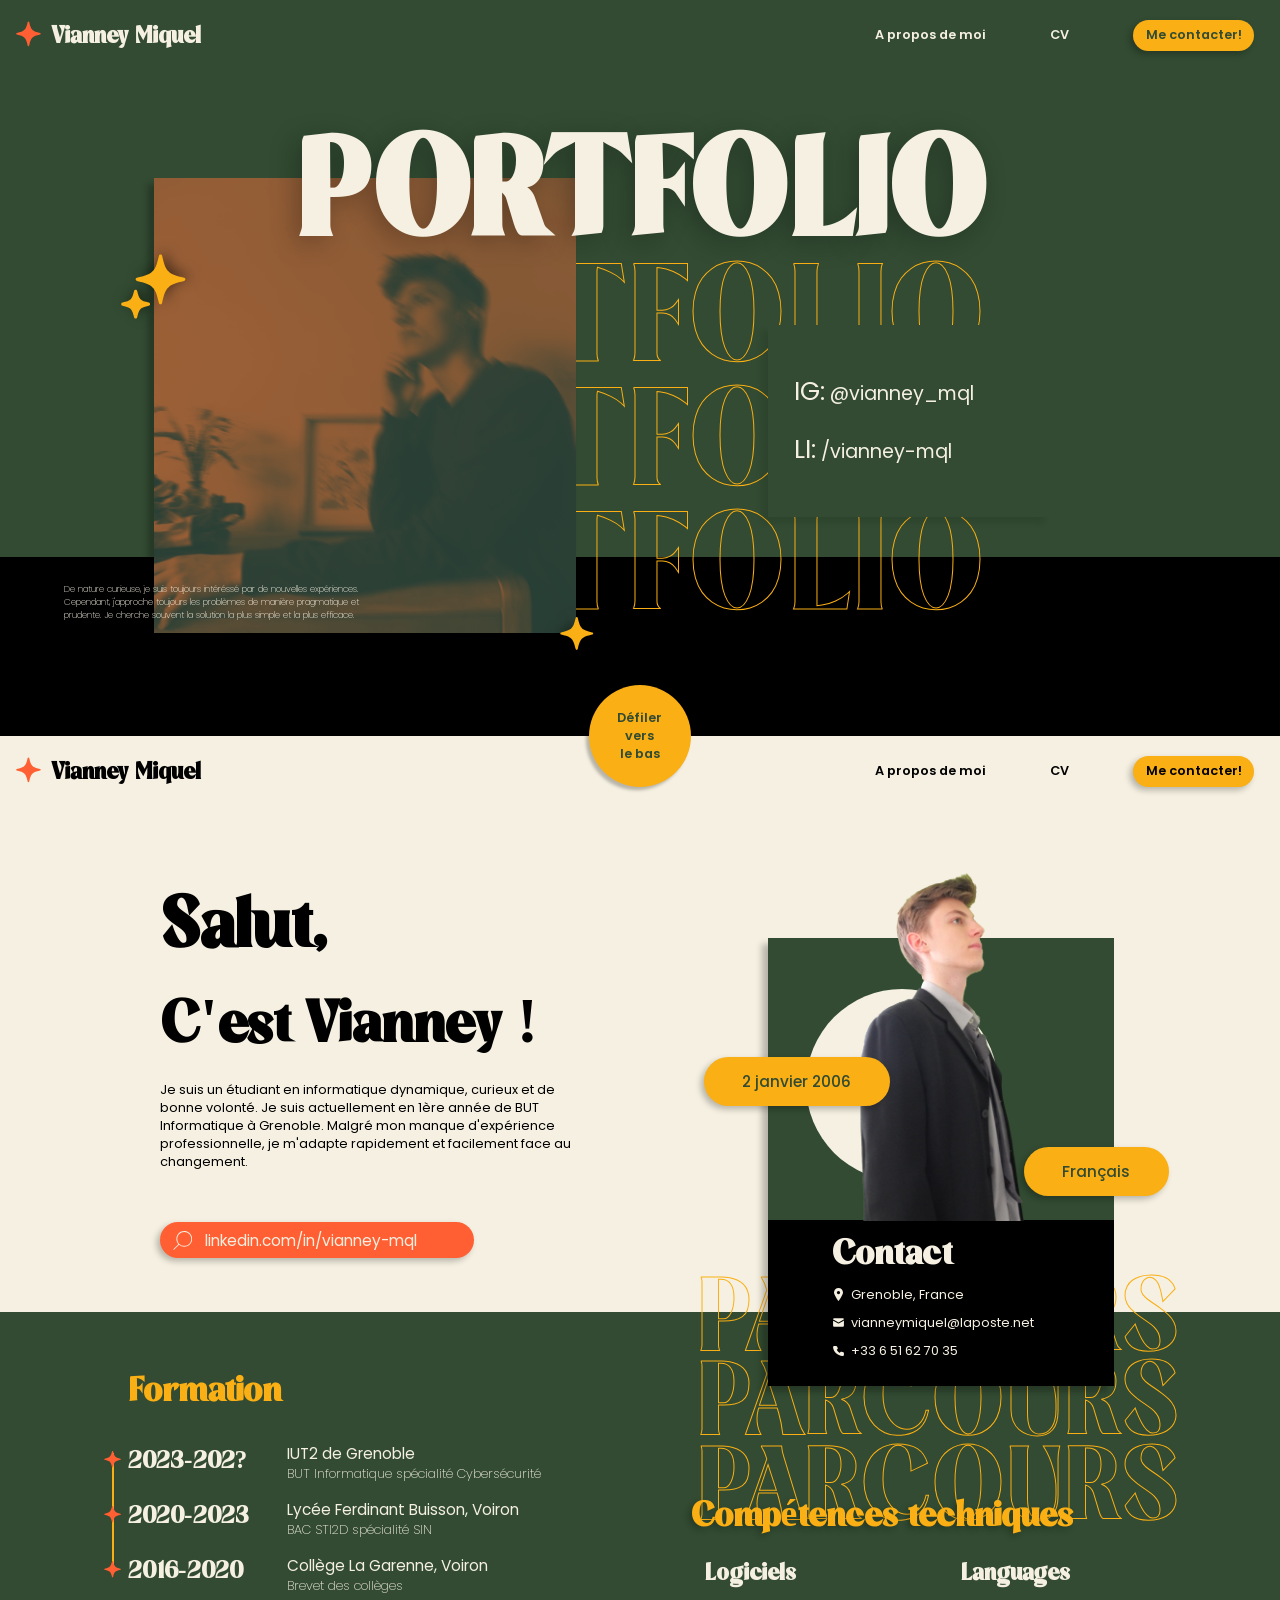
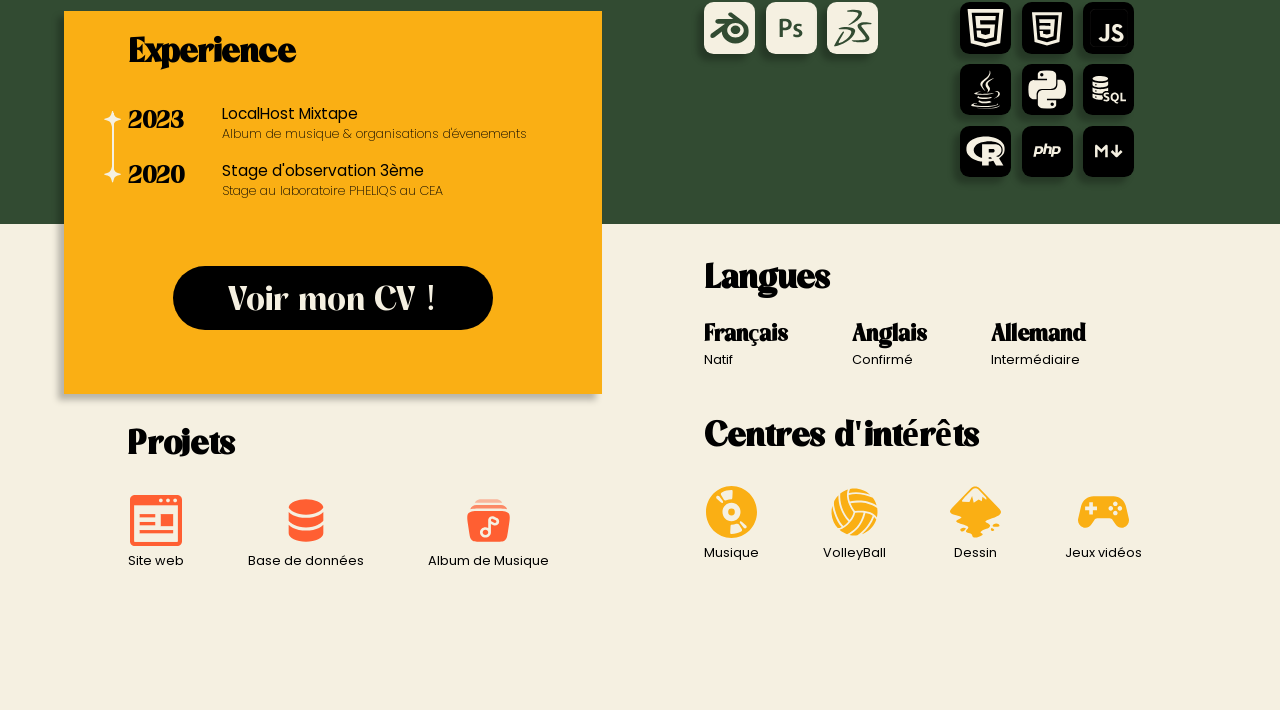
==== commit d8155f7e: "Rajouté le cv" ====
--- a/index.html
+++ b/index.html
@@ -40,7 +40,7 @@
                         <img id="sparkle" src="./assets/img/sparkle-ig-photo.svg" alt="sparkle">
                     </div>
                     <div class="white-text">
-                        <p>De nature curieuse, je suis toujours interéssé par de nouvelles expériences. Cependant, j'approche toujours les problèmes de manière pragmatique et prudente. Je cherche souvent la solution la plus simple et la plus efficace.</p>
+                        <p>De nature curieuse, je suis toujours intéréssé par de nouvelles expériences. Cependant, j'approche toujours les problèmes de manière pragmatique et prudente. Je cherche souvent la solution la plus simple et la plus efficace.</p>
                     </div>
                 </section>
                 <section class="black">
@@ -61,7 +61,7 @@
                     <div class="me">
                         <h2 class="selectable">Salut,</h2>
                         <h2 class="pti-h2 selectable">C'est Vianney !</h2>
-                        <p class="selectable">Je suis un étudiant en informatique dynamique, curieux et de bonne volonté. Je suis actuellement en 1ère année de BUT Informatique à Grenoble. Malgré mon manque d'experience professionnelle, je m'adapte rapidement et facilement face au changement.</p>
+                        <p class="selectable">Je suis un étudiant en informatique dynamique, curieux et de bonne volonté. Je suis actuellement en 1ère année de BUT Informatique à Grenoble. Malgré mon manque d'expérience professionnelle, je m'adapte rapidement et facilement face au changement.</p>
                         <a href="https://www.linkedin.com/in/vianney-mql/"><img src="./assets/img/search_google.svg" alt="search-google">linkedin.com/in/vianney-mql</a>
                     </div>
                     <div class="me-photo">
@@ -81,7 +81,6 @@
                 </section>
                 <section class="cv" id="cv">
                     <div id="yline"></div>
-                    <div id="wline"></div>
                     <div class="left">
                         <h3 class="cv-yellow-h3">Formation</h3>
                         <div class="cv-progression">
@@ -100,18 +99,24 @@
                             </div>
                         </div>
                         <div class="cv-experience">
+                            <div id="wline"></div>
                             <h3 class="cv-black-h3">Experience</h3>
                             <div class="cv-progression">
                                 <div class="cv-date">
-                                    <h4><img class="svg-point" src="./assets/img/sparkle-white.svg" alt="sparkle">2023-202?</h4>
-                                    <h4><img class="svg-point" src="./assets/img/sparkle-white.svg" alt="sparkle">2020-2023</h4>
-                                    <h4><img class="svg-point" src="./assets/img/sparkle-white.svg" alt="sparkle">2016-2020</h4>
+                                    <h4><img class="svg-point" src="./assets/img/sparkle-white.svg" alt="sparkle">2023</h4>
+                                    <h4><img class="svg-point" src="./assets/img/sparkle-white.svg" alt="sparkle">2020</h4>
                                 </div>
                                 <div class="cv-desc">
-                                    <p><h5></h5></p>
-                                    <p><h5></h5></p>
-                                    <p><h5></h5></p>
+                                    <h5 class="school" onclick="window.location.href='https://open.spotify.com/intl-fr/album/6eM8js3gJdG48L2y6eV7NY?si=5TtInF8OTEGdx-thiCT2Pg'">LocalHost Mixtape</h5>
+                                    <p>Album de musique & organisations d'évenements</p>
+                                    <h5 class="school" onclick="window.location.href='https://www.pheliqs.fr/'">Stage d'observation 3ème</h5>
+                                    <p>Stage au laboratoire PHELIQS au CEA</p>
                                 </div>
+                            </div>
+                            <div class="cv-download">
+                                <button id="cv-btn" onclick="window.location.href='assets/cv.pdf'">
+                                    Voir mon CV !
+                                </button>
                             </div>
                         </div>
                     </div>
@@ -142,14 +147,26 @@
                                 <img class="btn-img" src="./assets/img/markdown.svg" alt="markdown-logo" onclick="window.location.href='https://fr.wikipedia.org/wiki/Markdown';">
                             </div>
                         </div>
-                        <div>
-
-                        </div>
                     </div>
                 </section>
                 <section class="cv2">
                     <div class="left">
                         <h3 class="cv2-h3 selectable">Projets</h3>
+                        <div class="cv2-wrap">
+                            <div class="hobbie btn-img">
+                                <img src="./assets/img/website.svg" alt="website-logo" class="hobbie-logo">
+                                <p class="selectable">Site web</p>
+                            </div>
+                            <div class="hobbie btn-img">
+                                <img src="./assets/img/database.svg" alt="database-logo" class="hobbie-logo">
+                                <p class="selectable">Base de données</p>
+                            </div>
+                            <div class="hobbie btn-img">
+                                <img src="./assets/img/pyphonk.svg" alt="album-logo" class="hobbie-logo">
+                                <p class="selectable">Album de Musique</p>
+                            </div>
+
+                        </div>
                     </div>
                     <div class="right">
                         <h3 class="cv2-h3 selectable">Langues</h3>
--- a/assets/css/style.css
+++ b/assets/css/style.css
@@ -52,7 +52,9 @@
     margin: 0px;
 }
 
-html { scroll-behavior: smooth; }
+html { 
+    scroll-behavior: smooth;
+}
 
 header {
     width: 100%;
@@ -79,6 +81,7 @@
 a:hover, button:hover, .media-contact:hover, .scroll-down-circle:hover, .btn-img:hover, .school:hover {
     transform: scale(1.1);
     transition: transform 0.2s;
+    cursor: pointer;
 }
 
 .div-title {
@@ -561,10 +564,10 @@
 
 #wline {
     background-color: var(--white-color);
-    height: 9vw;
+    height: 5vw;
     width: 0.1vw;
     position: absolute;
-    margin: 30vw 0vw 0vw 8.78vw;
+    margin: 8vw 0vw 0vw 3.78vw;
     z-index: 1;
 }
 
@@ -593,9 +596,38 @@
     box-shadow: -0.5vw 0.5vw 0.5vw rgba(0, 0, 0, 0.25);
 }
 
+.cv-experience .cv-progression {
+    margin-top: 2vw;
+}
+
 .cv-experience h4 {
     color: var(--black-color);
     font-weight: 900;
+}
+
+.cv-experience h5, .cv-experience p {
+    color: var(--black-color);
+}
+
+.cv-download {
+    height: 10vw;
+    margin: 4vw 0vw 0vw 0vw;
+    display: flex;
+    flex-direction: column;
+    align-items: center;
+    gap: 1vw;
+}
+
+.cv-download button {
+    width: 25vw;
+    height: 5vw;
+    margin: 0px;
+    font-family: 'Mauline';
+    font-size: var(--h3-text-size);
+    color: var(--white-color);
+    background-color: var(--black-color);
+    border: none;
+    border-radius: 5vw;
 }
 
 .cv-black-h3 {
@@ -733,6 +765,10 @@
     margin: 15vw 0vw 0vw 5vw;
 }
 
+.cv2 .left .cv2-wrap {
+    margin-left: 5vw;
+}
+
 .cv2 .right .cv2-h3 {
     margin: 2vw 0vw 0vw 0vw;
 }
@@ -774,6 +810,7 @@
 .hobbie-logo {
     width: 4vw;
 }
+
 .contact {
     width: 100vw;
     height: 100vh;
@@ -910,8 +947,12 @@
 
 #contact-text {
     background-color: var(--white-color);
-    width: 16vw;
-    height: 9vw;
+    width: 25vw;
+    height: 11vw;
+    max-width: 25vw;
+    min-width: 25vw;
+    min-height: 11vw;
+    max-height: 11vw;
     margin: 1vw 0vw 0vw 2.3vw;
     border: none;
     border-radius: 0.5vw;
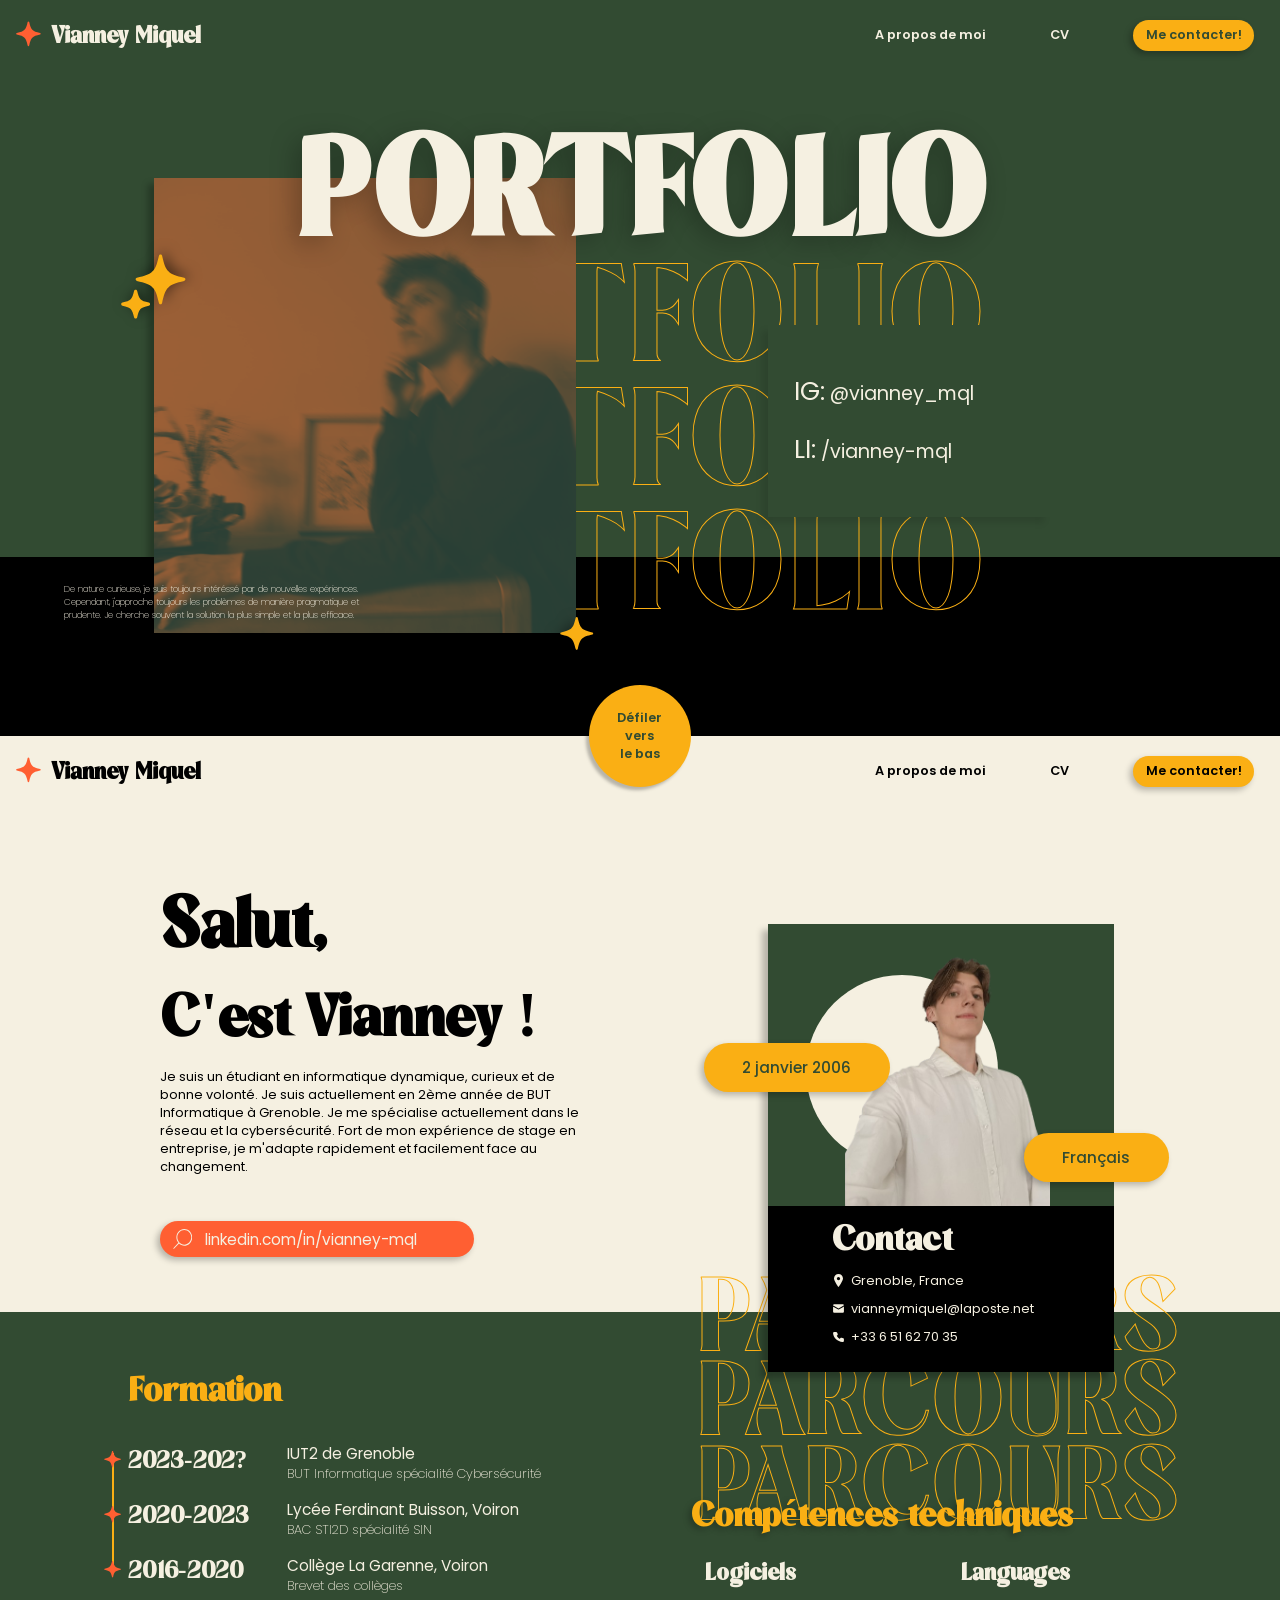
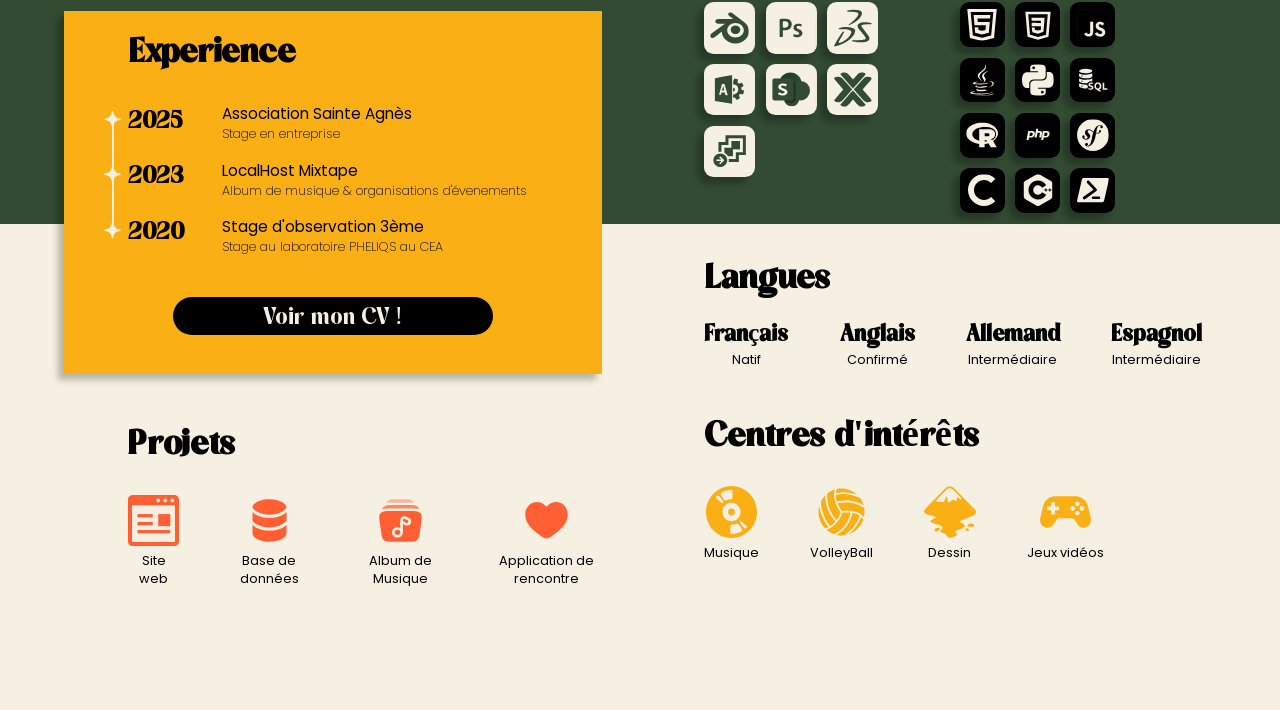
==== commit 07670838: "maj de zinzin (non)" ====
--- a/index.html
+++ b/index.html
@@ -61,13 +61,13 @@
                     <div class="me">
                         <h2 class="selectable">Salut,</h2>
                         <h2 class="pti-h2 selectable">C'est Vianney !</h2>
-                        <p class="selectable">Je suis un étudiant en informatique dynamique, curieux et de bonne volonté. Je suis actuellement en 1ère année de BUT Informatique à Grenoble. Malgré mon manque d'expérience professionnelle, je m'adapte rapidement et facilement face au changement.</p>
+                        <p class="selectable">Je suis un étudiant en informatique dynamique, curieux et de bonne volonté. Je suis actuellement en 2ème année de BUT Informatique à Grenoble. Je me spécialise actuellement dans le réseau et la cybersécurité. Fort de mon expérience de stage en entreprise, je m'adapte rapidement et facilement face au changement.</p>
                         <a href="https://www.linkedin.com/in/vianney-mql/"><img src="./assets/img/search_google.svg" alt="search-google">linkedin.com/in/vianney-mql</a>
                     </div>
                     <div class="me-photo">
                         <div class="me-photo-green">
                             <img  class="me-photo-green-circle" src="./assets/img/circle-white.svg" alt="white-circle">
-                            <img class="profil-photo" src="./assets/img/moi.png" alt="moi">
+                            <img class="profil-photo" src="./assets/img/moi_update.png" alt="moi">
                             <p class="me-photo-bubble" id="bubble1">2 janvier 2006</p>
                             <p class="me-photo-bubble" id="bubble2">Français</p>
                         </div>
@@ -103,10 +103,13 @@
                             <h3 class="cv-black-h3">Experience</h3>
                             <div class="cv-progression">
                                 <div class="cv-date">
+                                    <h4><img class="svg-point" src="./assets/img/sparkle-white.svg" alt="sparkle">2025</h4>
                                     <h4><img class="svg-point" src="./assets/img/sparkle-white.svg" alt="sparkle">2023</h4>
                                     <h4><img class="svg-point" src="./assets/img/sparkle-white.svg" alt="sparkle">2020</h4>
                                 </div>
                                 <div class="cv-desc">
+                                    <h5 class="school" onclick="window.location.href='https://www.ste-agnes.fr/'">Association Sainte Agnès</h5>
+                                    <p>Stage en entreprise</p>
                                     <h5 class="school" onclick="window.location.href='https://open.spotify.com/intl-fr/album/6eM8js3gJdG48L2y6eV7NY?si=5TtInF8OTEGdx-thiCT2Pg'">LocalHost Mixtape</h5>
                                     <p>Album de musique & organisations d'évenements</p>
                                     <h5 class="school" onclick="window.location.href='https://www.pheliqs.fr/'">Stage d'observation 3ème</h5>
@@ -114,7 +117,7 @@
                                 </div>
                             </div>
                             <div class="cv-download">
-                                <button id="cv-btn" onclick="window.location.href='assets/cv.pdf'">
+                                <button onclick="window.location.href='assets/cv.pdf'">
                                     Voir mon CV !
                                 </button>
                             </div>
@@ -133,6 +136,10 @@
                                 <img  class="btn-img" src="./assets/img/blender.svg" alt="blender-logo" onclick="window.location.href='https://www.blender.org/';">
                                 <img class="btn-img" src="./assets/img/photoshop.svg" alt="photoshop-logo" onclick="window.location.href='https://www.adobe.com/fr/products/photoshop.html';">
                                 <img class="btn-img" src="./assets/img/solidworks.svg" alt="solidworks-logo" onclick="window.location.href='https://www.solidworks.com/fr';">
+                                <img class="btn-img" src="./assets/img/m365admin.svg" alt="microsoft-365-admin-logo" onclick="window.location.href='https://www.microsoft.com/fr-fr/microsoft-365/business/microsoft-365-administration';">
+                                <img class="btn-img" src="./assets/img/sharepoint.svg" alt="sharepoint-logo" onclick="window.location.href='https://www.microsoft.com/fr-fr/microsoft-365/sharepoint/collaboration';">
+                                <img class="btn-img" src="./assets/img/proxmox.svg" alt="proxmox-logo" onclick="window.location.href='https://www.proxmox.com/en/';">
+                                <img class="btn-img" src="./assets/img/vmware.svg" alt="vmware-logo" onclick="window.location.href='https://fr.wikipedia.org/wiki/VMware';">
                             </div>
                             <div class="code">
                                 <h4>Languages</h4>
@@ -144,7 +151,10 @@
                                 <img class="btn-img" src="./assets/img/sql.svg" alt="sql-logo" onclick="window.location.href='https://www.postgresql.org/';">
                                 <img class="btn-img" src="./assets/img/r-studio.svg" alt="r-studio-logo" onclick="window.location.href='https://www.r-project.org/';">
                                 <img class="btn-img" src="./assets/img/php.svg" alt="php-logo" onclick="window.location.href='https://www.php.net/';">
-                                <img class="btn-img" src="./assets/img/markdown.svg" alt="markdown-logo" onclick="window.location.href='https://fr.wikipedia.org/wiki/Markdown';">
+                                <img class="btn-img" src="./assets/img/symfony.svg" alt="symfony-logo" onclick="window.location.href='https://fr.wikipedia.org/wiki/Symfony';">
+                                <img class="btn-img" src="./assets/img/c.svg" alt="c-logo" onclick="window.location.href='https://fr.wikipedia.org/wiki/C_(langage)';">
+                                <img class="btn-img" src="./assets/img/cplusplus.svg" alt="c++-logo" onclick="window.location.href='https://fr.wikipedia.org/wiki/C%2B%2B';">
+                                <img class="btn-img" src="./assets/img/powershell.svg" alt="powershell-logo" onclick="window.location.href='https://fr.wikipedia.org/wiki/Windows_PowerShell';">
                             </div>
                         </div>
                     </div>
@@ -153,19 +163,22 @@
                     <div class="left">
                         <h3 class="cv2-h3 selectable">Projets</h3>
                         <div class="cv2-wrap">
-                            <div class="hobbie btn-img">
+                            <div class="hobbie btn-img" onclick="document.getElementById('sae104').style.visibility='visible';">
                                 <img src="./assets/img/website.svg" alt="website-logo" class="hobbie-logo">
                                 <p class="selectable">Site web</p>
                             </div>
-                            <div class="hobbie btn-img">
+                            <div class="hobbie btn-img" onclick="document.getElementById('sae1056').style.visibility='visible';">
                                 <img src="./assets/img/database.svg" alt="database-logo" class="hobbie-logo">
                                 <p class="selectable">Base de données</p>
                             </div>
-                            <div class="hobbie btn-img">
+                            <div class="hobbie btn-img" onclick="document.getElementById('pyphonk').style.visibility='visible';">
                                 <img src="./assets/img/pyphonk.svg" alt="album-logo" class="hobbie-logo">
                                 <p class="selectable">Album de Musique</p>
                             </div>
-
+                            <div class="hobbie btn-img" onclick="document.getElementById('pove').style.visibility='visible';">
+                                <img src="./assets/img/pove.svg" alt="pove-logo" class="hobbie-logo">
+                                <p class="selectable">Application de rencontre</p>
+                            </div>
                         </div>
                     </div>
                     <div class="right">
@@ -181,6 +194,10 @@
                              </div>
                             <div>
                                 <h4 class="selectable">Allemand</h4>
+                                <p class="selectable">Intermédiaire</p>
+                            </div>
+                            <div>
+                                <h4 class="selectable">Espagnol</h4>
                                 <p class="selectable">Intermédiaire</p>
                             </div>
                         </div>
@@ -229,6 +246,39 @@
                         <button class="contact-cancel" onclick="document.getElementById('contact').style.visibility='hidden';">X</button>
                     </div>
                 </section>
+                <section class="contact" id="sae104">
+                    <div class="sae104-div">
+                        <h3>Création d'un site web</h3>
+                        <p class="selectable">Durant le 1er semestre, dans le cadre de ma formation, j'ai réalisé en groupe de 4 un site web à l'attention des élèves de 3èmes pour une entreprise du secteur informatique. Le but était de présenter et promouvoir l'entreprise, afin de les inciter à demander ue stage d'observation chez cette entreprise. Mon groupe et moi avons réalisé un site pour l'entreprise CGI. Il fallait donc respecter la charte graphique et la structure des pages de leur site, afin que notre site puisse être parfaitement intégré dans le leur.</p>
+                        <button class="sae104-btn" onclick="window.location.href='https://cgi.loukaaa.com/'">Accéder au site !</button>
+                        <button class="sae104-btn" onclick="window.location.href='https://docs.google.com/document/d/1_6whqVAPQsKCHMeQRtIbAmne4oaJDltq/edit?usp=drive_link&ouid=115821541004628014701&rtpof=true&sd=true'">Documents annexes</button>
+                        <button class="contact-cancel" onclick="document.getElementById('sae104').style.visibility='hidden';">X</button>
+                    </div>
+                </section>
+                <section class="contact" id="sae1056">
+                    <div class="sae1056-div">
+                        <h3>Création d'une base de données</h3>
+                        <p class="selectable">Durant le 1er semestre, dans le cadre de ma formation, j'ai réalisé en groupe de 2 une base de données, qui recensait tous les passagers à bord du Titanic lors de son naufrage avec plusieurs tables et variables pour chaque passager. L'objectif final était de faire des statistiques sur le taux de décès/survie des passagers selon les paramètres. Malheureusement la base de donnée n'est plus disponible actuellement, mais il reste tout de même les documents et rendus écrits du projet</p>
+                        <button class="sae1056-btn" onclick="window.location.href='https://drive.google.com/drive/folders/1pKO64Yg81d2gIXWq197gv3NYLCRf5fLB?usp=drive_link'">Accéder au documents</button>
+                        <button class="contact-cancel" onclick="document.getElementById('sae1056').style.visibility='hidden';">X</button>
+                    </div>
+                </section>
+                <section class="contact" id="pyphonk">
+                    <div class="pyphonk-div">
+                        <h3>Création d'un album de musique</h3>
+                        <p class="selectable">Durant mon année de Terminale, en dehors de ma formation, j'ai avec des amis travaillée sur un album de musique. La voix est celle de notre prof d'informatique (consentant bien sûr !) provenant de vielles vidéos pédagogiques qu'il avait réalisées. L'album a donc une vocation avant tout <strong>comique</strong>. Le projet à duré 3 mois, et m'a permis d'apprendre beaucoup, car totalement en autonomie. Même si le projet par d'un blague, nous avons poussé le concept puisque nous avons produit 7 sons que nous avons mis en ligen sur toutes les plateformes de distribution de musique. de plus je me suis particulièrement occupé des démarche pour produire une version physique des disques -- graver les disques, obtenirs des cassettes de cd, imprimer des autocollants spéciaux pour disque, commander des vinyles... Une grande partie du projet à aussi été consacré à la direction artistique, les visuels, réalisations d'affiches type affiche de film, organisation d'une soirée avec scène, pyrotechnie, DJ, ateliers et animations... Je retiens un très bon souvenir de ce projet, et notre professeur était très content lorsqu'on lui a offert un CD !</p>
+                        <iframe  class="mxtp" style="border-radius:12px" src="https://open.spotify.com/embed/album/6eM8js3gJdG48L2y6eV7NY?utm_source=generator" width="100%" height="352" frameBorder="0" allowfullscreen="" allow="autoplay; clipboard-write; encrypted-media; fullscreen; picture-in-picture" loading="lazy"></iframe>
+                        <button class="contact-cancel" onclick="document.getElementById('pyphonk').style.visibility='hidden';">X</button>
+                    </div>
+                </section>
+                <section class="contact" id="pove">
+                    <div class="pove-div">
+                        <h3>Création d'une application de rencontre</h3>
+                        <p class="selectable">Durant mon 3ème semestre, j'ai participé à un projet en groupe de 7. Le suhet était le suivant : Inventer ue application pour valoriser le patrimoine culturel français. Nous avons décidés de jouer la carte de l'originalité et avont créé une application de rencontre, où tous les dates se passent dans des lieux culturels. Châteaux, musées parcs et jardins botaniques.....Redécouvrez vous vous même au travers de tous ce que la culture française a à offrir !</p>
+                        <button class="pove-btn" onclick="window.location.href='https://docs.google.com/document/d/1aywWG0bzI7LbWeZ2t7y9H-h8p6xA000z0ksArVgzzvg/edit?usp=sharing'">Accéder au dossier de conception</button>
+                        <button class="contact-cancel" onclick="document.getElementById('pove').style.visibility='hidden';">X</button>
+                    </div>
+                </section>
         </main>
     </body>
 </html>
--- a/assets/css/style.css
+++ b/assets/css/style.css
@@ -16,11 +16,11 @@
 /* DEFAULT STYLE */
 
 :root {
-    --green-color : #324B32;
+    --green-color : #324B32; /* #324B32 = green */
     --yellow-color : #FAAF14;
     --black-color : #000;
-    --white-color : #F5F0E1;
-    --orange-color : #FF5F32;
+    --white-color : #f5f0e1;
+    --orange-color : #ff5f32;
     --default-text-size : 1vw;
     --h1-text-size : 12vw;
     --h2-text-size : 6vw;
@@ -34,7 +34,6 @@
     scrollbar-color: var(--orange-color) var(--white-color);
   }
   
-  /* Works on Chrome, Edge, and Safari */
   *::-webkit-scrollbar {
     width: 12px;
   }
@@ -56,6 +55,33 @@
     scroll-behavior: smooth;
 }
 
+h1 {
+    font-size: var(--h1-text-size);
+    font-family: 'Mauline';
+}
+
+h2 {
+    font-size: var(--h2-text-size);
+    font-family: 'Mauline';
+}
+
+h3 {
+    font-size: var(--h3-text-size);
+    font-family: 'Mauline';
+}
+
+h4 {
+    font-size: var(--h4-text-size);
+    font-family: 'Mauline';
+}
+
+h5 {
+    font-size: var(--h5-text-size);
+    font-family: 'Mauline';
+}
+
+/* HEADER */
+
 header {
     width: 100%;
     height: 5.5vw;
@@ -93,8 +119,6 @@
 }
 
 .div-title h4 {
-    font-family: 'Mauline';
-    font-size: var(--h4-text-size);
     color: var(--white-color);
 }
 
@@ -130,6 +154,8 @@
     border-radius: 4vw;
     box-shadow: -0.25vw 0.25vw 0.5vw rgba(0, 0, 0, 0.25);
 }
+
+/* PAGE ACCEUIL */
 
 .green {
     width: 100%;
@@ -191,8 +217,6 @@
 }
 
 .big-title {
-    font-family: 'Mauline';
-    font-size: var(--h1-text-size);
     color: var(--white-color);
     text-align: center;
     margin: 0vw 0vw -7vw 0vw;
@@ -202,8 +226,6 @@
 }
 
 .shadow-title {
-    font-family: 'Mauline';
-    font-size: var(--h1-text-size);
     -webkit-text-stroke-width: 1px;
     -webkit-text-fill-color: rgba(0, 0, 0, 0);
     -webkit-text-stroke-color: var(--yellow-color);
@@ -220,6 +242,8 @@
     -webkit-text-fill-color: var(--yellow-color);
 }
 
+/* BANDE NOIRE */
+
 .black {
     width: 100%;
     height: 14vw;
@@ -314,6 +338,8 @@
     filter: drop-shadow(-0.25vw 0.25vw 0.5vw rgba(0, 0, 0, 0.5));
 }
 
+/* PAGE A PROPOS */
+
 .about {
     width: 100%;
     height: 45vw;
@@ -353,21 +379,18 @@
     display: flex;
     flex-direction: column;
     align-items: left;
-    gap: 5vw;
+    gap: 4.5vw;
     padding: 0px;
     margin: 5vw 0vw 0vw 12.5vw;
 
 }
 
 .me h2 {
-    font-size: var(--h2-text-size);
-    font-family: 'Mauline';
     margin: 0vw 0vw -5vw 0vw;
 }
 
 .me .pti-h2{
     font-size: 5vw;
-    font-family: 'Mauline';
     margin: 0vw 0vw -4vw 0vw;
 }
 
@@ -406,7 +429,7 @@
 .me-photo {
     width: 27vw;
     height: 35vw;
-    margin: -25vw 0px 0px 60vw;
+    margin: -26vw 0px 0px 60vw;
     position: absolute;
     padding: 0px;
     display: flex;
@@ -432,7 +455,7 @@
 .profil-photo {
     width: 16vw;
     position: absolute;
-    margin: -5.8vw 0vw 0vw -12vw;
+    margin: 0.73vw 0vw 0vw -12vw;
     z-index: 3;
 }
 
@@ -473,8 +496,6 @@
 }
 
 .me-photo-black h3 {
-    font-family: 'Mauline';
-    font-size: var(--h3-text-size);
     color: var(--white-color);
     margin: 0.5vw 0vw 0.5vw 5vw;
     padding: 0px;
@@ -505,6 +526,8 @@
     user-select: none;
 }
 
+/* PAGE FORMATION */
+
 .cv {
     width: 100%;
     height: 40vw;
@@ -546,8 +569,6 @@
     flex-direction: row;
     justify-content: left;
     align-items: center;
-    font-family: 'Mauline';
-    font-size: var(--h4-text-size);
     color: var(--white-color);
     padding: 0px;
     margin: 0vw 0vw 1.5vw 0vw;
@@ -564,7 +585,7 @@
 
 #wline {
     background-color: var(--white-color);
-    height: 5vw;
+    height: 9vw;
     width: 0.1vw;
     position: absolute;
     margin: 8vw 0vw 0vw 3.78vw;
@@ -610,8 +631,8 @@
 }
 
 .cv-download {
-    height: 10vw;
-    margin: 4vw 0vw 0vw 0vw;
+    height: 6vw;
+    margin: 2vw 0vw 0vw 0vw;
     display: flex;
     flex-direction: column;
     align-items: center;
@@ -620,10 +641,10 @@
 
 .cv-download button {
     width: 25vw;
-    height: 5vw;
+    height: 3vw;
     margin: 0px;
     font-family: 'Mauline';
-    font-size: var(--h3-text-size);
+    font-size: var(--h4-text-size);
     color: var(--white-color);
     background-color: var(--black-color);
     border: none;
@@ -631,16 +652,12 @@
 }
 
 .cv-black-h3 {
-    font-family: 'Mauline';
-    font-size: var(--h3-text-size);
     color: var(--black-color);
     margin: 1vw 0vw 0vw 5vw;
     padding: 0px;
 }
 
 .cv-yellow-h3 {
-    font-family: 'Mauline';
-    font-size: var(--h3-text-size);
     color: var(--yellow-color);
     margin: 0px;
     padding: 0px;
@@ -662,7 +679,6 @@
 }
 
 .shadow-subtitle {
-    font-family: 'Mauline';
     font-size: 9vw;
     -webkit-text-stroke-width: 1px;
     -webkit-text-fill-color: rgba(0, 0, 0, 0);
@@ -691,8 +707,6 @@
 }
 
 .skills h4 {
-    font-family: 'Mauline';
-    font-size: var(--h4-text-size);
     color: var(--white-color);
     margin: 0vw 5vw 1vw 0vw;
 }
@@ -720,7 +734,10 @@
 
 .code img {
     background-color: var(--black-color);
-}
+    width: 2.5vw;
+}
+
+/* FOOTER */
 
 .cv2 {
     width: 100%;
@@ -746,8 +763,6 @@
 }
 
 .cv2-h3 {
-    font-family: 'Mauline';
-    font-size: var(--h3-text-size);
     color: var(--black-color);
     margin: 0vw;
     padding: 0px;
@@ -781,13 +796,11 @@
 .cv2-wrap {
     display: flex;
     flex-direction: row;
-    gap: 5vw;
+    gap: 4vw;
     margin: 1vw 0vw 3vw 0vw;
 }
 
 .cv2-wrap h4 {
-    font-family: 'Mauline';
-    font-size: var(--h4-text-size);
     color: var(--black-color);
     margin: 0vw;
 }
@@ -797,6 +810,7 @@
     font-size: var(--default-text-size);
     color: var(--black-color);
     margin: 0vw;
+    text-align: center;
 }
 
 .hobbie {
@@ -811,10 +825,12 @@
     width: 4vw;
 }
 
+/* CONTACT PAGE */
+
 .contact {
     width: 100vw;
     height: 100vh;
-    background-color: rgba(245, 240, 225, 0.25);
+    background-color: rgba(0, 0, 0, 0.25);
     position: fixed;
     top: 0vw;
     left: 0vw;
@@ -837,12 +853,6 @@
     margin: 0vw;
 }
 
-.svg-icon {
-    width: 1.5vw;
-    margin: 0vw 0.5vw 0vw 0vw;
-    padding: 0px;
-}
-
 .contact-div {
     width: 50vw;
     height: 37.5vw;
@@ -855,6 +865,12 @@
     box-shadow: 0vw 0vw 2vw rgba(0, 0, 0, 0.5);
 }
 
+.svg-icon {
+    width: 1.5vw;
+    margin: 0vw 0.5vw 0vw 0vw;
+    padding: 0px;
+}
+
 #vline {
     background-color: var(--yellow-color);
     height: 8vw;
@@ -865,16 +881,12 @@
 }
 
 .contact-h2 {
-    font-family: 'Mauline';
-    font-size: var(--h2-text-size);
     color: var(--black-color);
     margin: -1vw 0vw 0vw 0vw;
     z-index: 3;
 }
 
 .contact-shadow {
-    font-family: 'Mauline';
-    font-size: var(--h2-text-size);
     -webkit-text-stroke-width: 1px;
     -webkit-text-fill-color: rgba(0, 0, 0, 0);
     -webkit-text-stroke-color: var(--orange-color);
@@ -917,8 +929,6 @@
 }
 
 .contact-div h4 {
-    font-family: 'Mauline';
-    font-size: var(--h4-text-size);
     color: var(--green-color);
     background-color: var(--yellow-color);
     margin: 0vw 0vw 1vw 0vw;
@@ -937,7 +947,6 @@
     justify-content: left;
     align-items: center;
     font-family: 'Poppins';
-    font-size: var(--h5-text-size);
     color: var(--black-color);
     font-weight: 500;
     width: fit-content;
@@ -1012,4 +1021,650 @@
     -webkit-filter: drop-shadow(-0.25vw 0.25vw 0.5vw rgba(0, 0, 0, 0.5));
     filter: drop-shadow(-0.25vw 0.25vw 0.5vw rgba(0, 0, 0, 0.5));
     z-index: 3;
+}
+
+/* PAGE SAE104 */
+
+.sae104-div {
+    width: 75vw;
+    height: 48vw;
+    background-color: var(--yellow-color);
+    display: flex;
+    flex-direction: column;
+    justify-content: space-evenly;
+    align-items: center;
+    border-radius: 0.5vw;
+    box-shadow: 0vw 0vw 2vw rgba(0, 0, 0, 0.5);
+}
+
+.sae104-div .selectable::selection {
+    background-color: var(--black-color);
+    color: var(--white-color);
+}
+
+.sae104-div .selectable {
+    user-select: text;
+    margin: 0vw;
+}
+
+.sae104-div .contact-cancel {
+    background-color: var(--black-color);
+    color: var(--white-color);
+    margin: 1vw 0vw 0vw 70vw;
+}
+
+.sae104-div p {
+    font-family: 'Poppins';
+    font-size: var(--default-text-size);
+    color: var(--black-color);
+    margin: 0vw;
+    width: 50vw;
+}
+
+.sae104-btn {
+    width: 25vw;
+    padding-top: 1vw;
+    padding-bottom: 1vw;
+    height: fit-content;
+    margin: 0px;
+    font-family: 'Mauline';
+    font-size: var(--h3-text-size);
+    color: var(--white-color);
+    background-color: var(--black-color);
+    border: none;
+    border-radius: 5vw;
+}
+
+/* PAGE SAE1056 */
+
+.sae1056-div {
+    width: 75vw;
+    height: 48vw;
+    background-color: var(--green-color);
+    display: flex;
+    flex-direction: column;
+    justify-content: space-evenly;
+    align-items: center;
+    border-radius: 0.5vw;
+    box-shadow: 0vw 0vw 2vw rgba(0, 0, 0, 0.5);
+}
+
+.sae1056-div .selectable::selection {
+    background-color: var(--yellow-color);
+    color: var(--white-color);
+}
+
+.sae1056-div .selectable {
+    user-select: text;
+    margin: 0vw;
+}
+
+.sae1056-div .contact-cancel {
+    background-color: var(--orange-color);
+    color: var(--white-color);
+    margin: 1vw 0vw 0vw 70vw;
+}
+
+.sae1056-div p {
+    font-family: 'Poppins';
+    font-size: var(--default-text-size);
+    color: var(--white-color);
+    margin: 0vw;
+    width: 50vw;
+}
+
+.sae1056-div h3 {
+    color: var(--white-color);
+}
+
+.sae1056-btn {
+    width: 25vw;
+    padding-top: 1vw;
+    padding-bottom: 1vw;
+    height: fit-content;
+    margin: 0px;
+    font-family: 'Mauline';
+    font-size: var(--h3-text-size);
+    color: var(--white-color);
+    background-color: var(--orange-color);
+    border: none;
+    border-radius: 5vw;
+}
+
+/* PAGE PYPHONK */
+
+.pyphonk-div {
+    width: 75vw;
+    height: 48vw;
+    background-color: var(--black-color);
+    display: flex;
+    flex-direction: column;
+    justify-content: space-evenly;
+    align-items: center;
+    border-radius: 0.5vw;
+    box-shadow: 0vw 0vw 2vw rgba(0, 0, 0, 0.5);
+}
+
+.pyphonk-div .selectable::selection {
+    background-color: var(--white-color);
+    color: var(--orange-color);
+}
+
+.pyphonk-div .selectable {
+    user-select: text;
+    margin: 0vw;
+}
+
+.pyphonk-div .contact-cancel {
+    background-color: var(--white-color);
+    color: var(--black-color);
+    margin: 1vw 0vw 0vw 70vw;
+}
+
+.pyphonk-div p {
+    font-family: 'Poppins';
+    font-size: var(--default-text-size);
+    color: var(--white-color);
+    margin: 0vw;
+    width: 50vw;
+}
+
+.pyphonk-div h3 {
+    color: var(--white-color);
+}
+
+.pyphonk-btn {
+    width: 25vw;
+    padding-top: 1vw;
+    padding-bottom: 1vw;
+    height: fit-content;
+    margin: 0px;
+    font-family: 'Mauline';
+    font-size: var(--h3-text-size);
+    color: var(--white-color);
+    background-color: var(--orange-color);
+    border: none;
+    border-radius: 5vw;
+}
+
+.mxtp {
+    width: 50vw;
+}
+
+/* PAGE POVE */
+
+.pove-div {
+    width: 75vw;
+    height: 48vw;
+    background-color: #f2acbf;
+    display: flex;
+    flex-direction: column;
+    justify-content: space-evenly;
+    align-items: center;
+    border-radius: 0.5vw;
+    box-shadow: 0vw 0vw 2vw rgba(0, 0, 0, 0.5);
+}
+
+.pove-div .selectable::selection {
+    background-color: var(--black-color);
+    color: var(--white-color);
+}
+
+.pove-div .selectable {
+    user-select: text;
+    margin: 0vw;
+}
+
+.pove-div .contact-cancel {
+    background-color: var(--black-color);
+    color: var(--white-color);
+    margin: 1vw 0vw 0vw 70vw;
+}
+
+.pove-div p {
+    font-family: 'Poppins';
+    font-size: var(--default-text-size);
+    color: var(--black-color);
+    margin: 0vw;
+    width: 50vw;
+}
+
+.pove-btn {
+    width: 25vw;
+    padding-top: 1vw;
+    padding-bottom: 1vw;
+    height: fit-content;
+    margin: 0px;
+    font-family: 'Mauline';
+    font-size: var(--h4-text-size);
+    color: var(--white-color);
+    background-color: var(--black-color);
+    border: none;
+    border-radius: 5vw;
+}
+
+/* RESPONSIVE DESIGN */
+
+@media screen and (max-width: 600px) {
+    /* Mobile Variables */
+    :root {
+        --default-text-size: 3.5vw;
+        --h1-text-size: 50vw;
+        --h2-text-size: 8vw;
+        --h3-text-size: 6vw;
+        --h4-text-size: 5vw;
+        --h5-text-size: 4vw;
+    }
+    
+    /* Hamburger Menu */
+    .hamburger {
+        display: block;
+        position: fixed;
+        top: 3vw;
+        right: 5vw;
+        width: 8vw;
+        height: 6vw;
+        z-index: 999;
+        cursor: pointer;
+        background: none;
+        border: none;
+    }
+    
+    .hamburger span {
+        display: block;
+        width: 100%;
+        height: 0.8vw;
+        background-color: var(--white-color);
+        margin: 1.2vw 0;
+        transition: 0.4s;
+        border-radius: 5px;
+    }
+    
+    .hamburger.active span:nth-child(1) {
+        transform: rotate(-45deg) translate(-1.5vw, 1.5vw);
+    }
+    
+    .hamburger.active span:nth-child(2) {
+        opacity: 0;
+    }
+    
+    .hamburger.active span:nth-child(3) {
+        transform: rotate(45deg) translate(-1.5vw, -1.5vw);
+    }
+    
+    /* Mobile Navigation Menu */
+    .mobile-nav {
+        display: flex;
+        position: fixed;
+        top: 0;
+        left: -100%;
+        width: 70%;
+        height: 100vh;
+        background-color: var(--green-color);
+        z-index: 998;
+        flex-direction: column;
+        padding: 15vw 5vw 5vw 5vw;
+        transition: 0.5s ease-in-out;
+        box-shadow: 2px 0 10px rgba(0, 0, 0, 0.3);
+    }
+    
+    .mobile-nav.active {
+        left: 0;
+    }
+    
+    .mobile-nav a {
+        text-decoration: none;
+        color: var(--white-color);
+        font-family: 'Poppins';
+        font-size: 5vw;
+        margin: 3vw 0;
+        padding: 2vw;
+        border-bottom: 1px solid rgba(255,255,255,0.2);
+    }
+    
+    .mobile-nav-overlay {
+        position: fixed;
+        top: 0;
+        left: 0;
+        width: 100%;
+        height: 100%;
+        background-color: rgba(0, 0, 0, 0.5);
+        z-index: 997;
+        display: none;
+    }
+    
+    .mobile-nav-overlay.active {
+        display: block;
+    }
+    
+    /* General Layout Adjustments */
+    header {
+        height: 15vw;
+        width: 100vw;
+        background-color: var(--black-color);
+    }
+    
+    .div-button {
+        display: none;
+    }
+    
+    .div-title {
+        padding-left: 5vw;
+        width: 90vw;
+        display: flex;
+        justify-content: start;
+        align-items: center;
+
+    }
+
+    .div-title h4 {
+        font-size:10vw;
+    }
+    
+    .svg-title {
+        width: 8vw;
+
+    }
+
+    .svg-title:active {
+        transform: scale(1.2);
+        transition: 0.8s;
+    }
+    
+    main {
+        overflow-x: hidden;
+    }
+    
+    section {
+        min-height: 100vh;
+        width: 100%;
+        overflow-x: hidden;
+        padding-top: 15vw;
+        box-sizing: border-box;
+    }
+    
+    /* Home Page Adjustments */
+    .green {
+        height: 100vh;
+        display: flex;
+        flex-direction: column;
+        align-items: center;
+    }
+    
+    .big-title {
+        margin: 0;
+        padding: 20vw 0 0 0;
+        font-size: 14vw;
+        z-index: 2;
+    }
+    
+    .shadow-title {
+        margin: -7vw 0 0 0;
+        font-size: 14vw;
+        z-index: 2;
+    }
+    
+    .div-media {
+        position: absolute;
+        width: 100%;
+        height: auto;
+        padding: 5vw;
+        margin: 100vw 0 0 0;
+        box-shadow: none;
+        display: flex;
+        justify-content: center;
+        align-items: center;
+    }
+    
+    .media-contact {
+        font-size: 5vw;
+    }
+
+    .white-text {
+        position: absolute;
+        width: 50%;
+        height: auto;
+        margin: 92vw 0 0 -40vw;
+        text-align: left;
+        z-index: 2;
+    }
+    .white-text p {
+        color: var(--white-color);
+        font-size: 1.5vw;
+    }
+    
+    
+    .div-media a {
+        font-size: 4vw;
+    }
+
+    #more-sparkles {
+        width: 10vw;
+        position: absolute;
+        margin: 54vw 0 0 -50vw;
+        z-index: 2;
+        -webkit-filter: drop-shadow(-0.25vw 0.25vw 0.5vw rgba(0, 0, 0, 0.5));
+        filter: drop-shadow(-0.25vw 0.25vw 0.5vw rgba(0, 0, 0, 0.5));
+    }
+
+    #sparkle {
+        width: 8vw;
+        position: absolute;
+        margin: 126vw 0 0 31vw;
+        z-index: 2;
+        -webkit-filter: drop-shadow(-0.25vw 0.25vw 0.5vw rgba(0, 0, 0, 0.5));
+        filter: drop-shadow(-0.25vw 0.25vw 0.5vw rgba(0, 0, 0, 0.5));
+    }
+
+    
+    .ig-photo {
+        position: absolute;
+        width: 80vw;
+        margin: 30vw 0 0 0;
+        z-index: 1;
+    }
+    
+    .ig-photo img {
+        width: 100%;
+        margin: 0 auto;
+        display: block;
+    }
+    
+    .scroll-down-circle {
+        width: 20vw;
+        height: 20vw;
+        position: relative;
+        margin: 10vw auto 5vw auto;
+    }
+    
+    .scroll-down-link {
+        width: 20vw;
+        height: 20vw;
+        font-size: 3vw;
+    }
+    
+    .black {
+        height: auto;
+        padding: 10vw 0;
+    }
+    
+    /* About Section */
+    .about {
+        height: auto;
+        padding-bottom: 20vw;
+    }
+    
+    .me {
+        margin: 5vw 5vw;
+        gap: 8vw;
+    }
+    
+    .me p {
+        width: 90%;
+        font-size: var(--default-text-size);
+    }
+    
+    .me a {
+        font-size: 4vw;
+        padding: 2vw 6vw 2vw 2vw;
+    }
+    
+    .me-photo {
+        position: relative;
+        width: 80%;
+        height: auto;
+        margin: 10vw auto;
+    }
+    
+    .me-photo-green {
+        width: 100%;
+        height: auto;
+        padding-bottom: 10vw;
+    }
+    
+    .me-photo-black {
+        width: 100%;
+        height: auto;
+        padding: 5vw 0;
+    }
+    
+    .contact-info {
+        font-size: var(--default-text-size);
+        margin-left: 3vw;
+    }
+    
+    .contact-info img {
+        width: 4vw;
+    }
+    
+    /* CV Section */
+    .cv {
+        height: auto;
+        flex-direction: column;
+        padding: 5vw;
+        gap: 10vw;
+    }
+    
+    .cv .left, .cv .right {
+        width: 100%;
+        margin: 0;
+    }
+    
+    .cv-progression {
+        width: 100%;
+        margin: 0;
+        gap: 5vw;
+    }
+    
+    .cv-desc p {
+        font-size: var(--default-text-size);
+    }
+    
+    .school {
+        font-size: 4vw;
+    }
+    
+    #yline, #wline {
+        height: 20vw;
+        margin-left: 6.5vw;
+    }
+    
+    .skills {
+        width: 100%;
+        gap: 5vw;
+        flex-direction: column;
+    }
+    
+    .software, .code {
+        width: 100%;
+    }
+    
+    .software img, .code img {
+        width: 12vw;
+        padding: 2vw;
+    }
+    
+    /* CV2 Section */
+    .cv2 {
+        height: auto;
+        flex-direction: column;
+        padding: 5vw;
+    }
+    
+    .cv2 .left, .cv2 .right {
+        width: 100%;
+        margin: 5vw 0;
+    }
+    
+    .cv2-wrap {
+        gap: 5vw;
+        flex-wrap: wrap;
+    }
+    
+    .hobbie {
+        width: 40%;
+    }
+    
+    .hobbie-logo {
+        width: 15vw;
+    }
+    
+    /* Contact form */
+    .contact-div {
+        width: 90%;
+        height: 80vh;
+    }
+    
+    .contact-field {
+        width: 80%;
+        margin-left: 0;
+    }
+    
+    .contact-message {
+        width: 100%;
+    }
+    
+    #contact-text {
+        width: 80%;
+        max-width: 80%;
+        margin: 2vw;
+    }
+    
+    .contact-submit {
+        width: 50vw;
+        height: 10vw;
+        margin: 70vh 0 0 0;
+        position: relative;
+        font-size: 4vw;
+    }
+    
+    .contact-cancel {
+        width: 10vw;
+        height: 10vw;
+        margin: 2vw 0 0 75vw;
+        font-size: 6vw;
+    }
+    
+    /* Project pages */
+    .sae104-div, .sae1056-div, .pyphonk-div, .pove-div {
+        width: 90%;
+        height: auto;
+        padding: 5vw 0;
+    }
+    
+    .sae104-div p, .sae1056-div p, .pyphonk-div p, .pove-div p {
+        width: 80%;
+        font-size: var(--default-text-size);
+    }
+    
+    .sae104-btn, .sae1056-btn, .pyphonk-btn, .pove-btn {
+        width: 70%;
+        font-size: var(--h4-text-size);
+        padding: 3vw;
+        margin: 5vw 0;
+    }
+    
+    .mxtp {
+        width: 80%;
+    }
 }
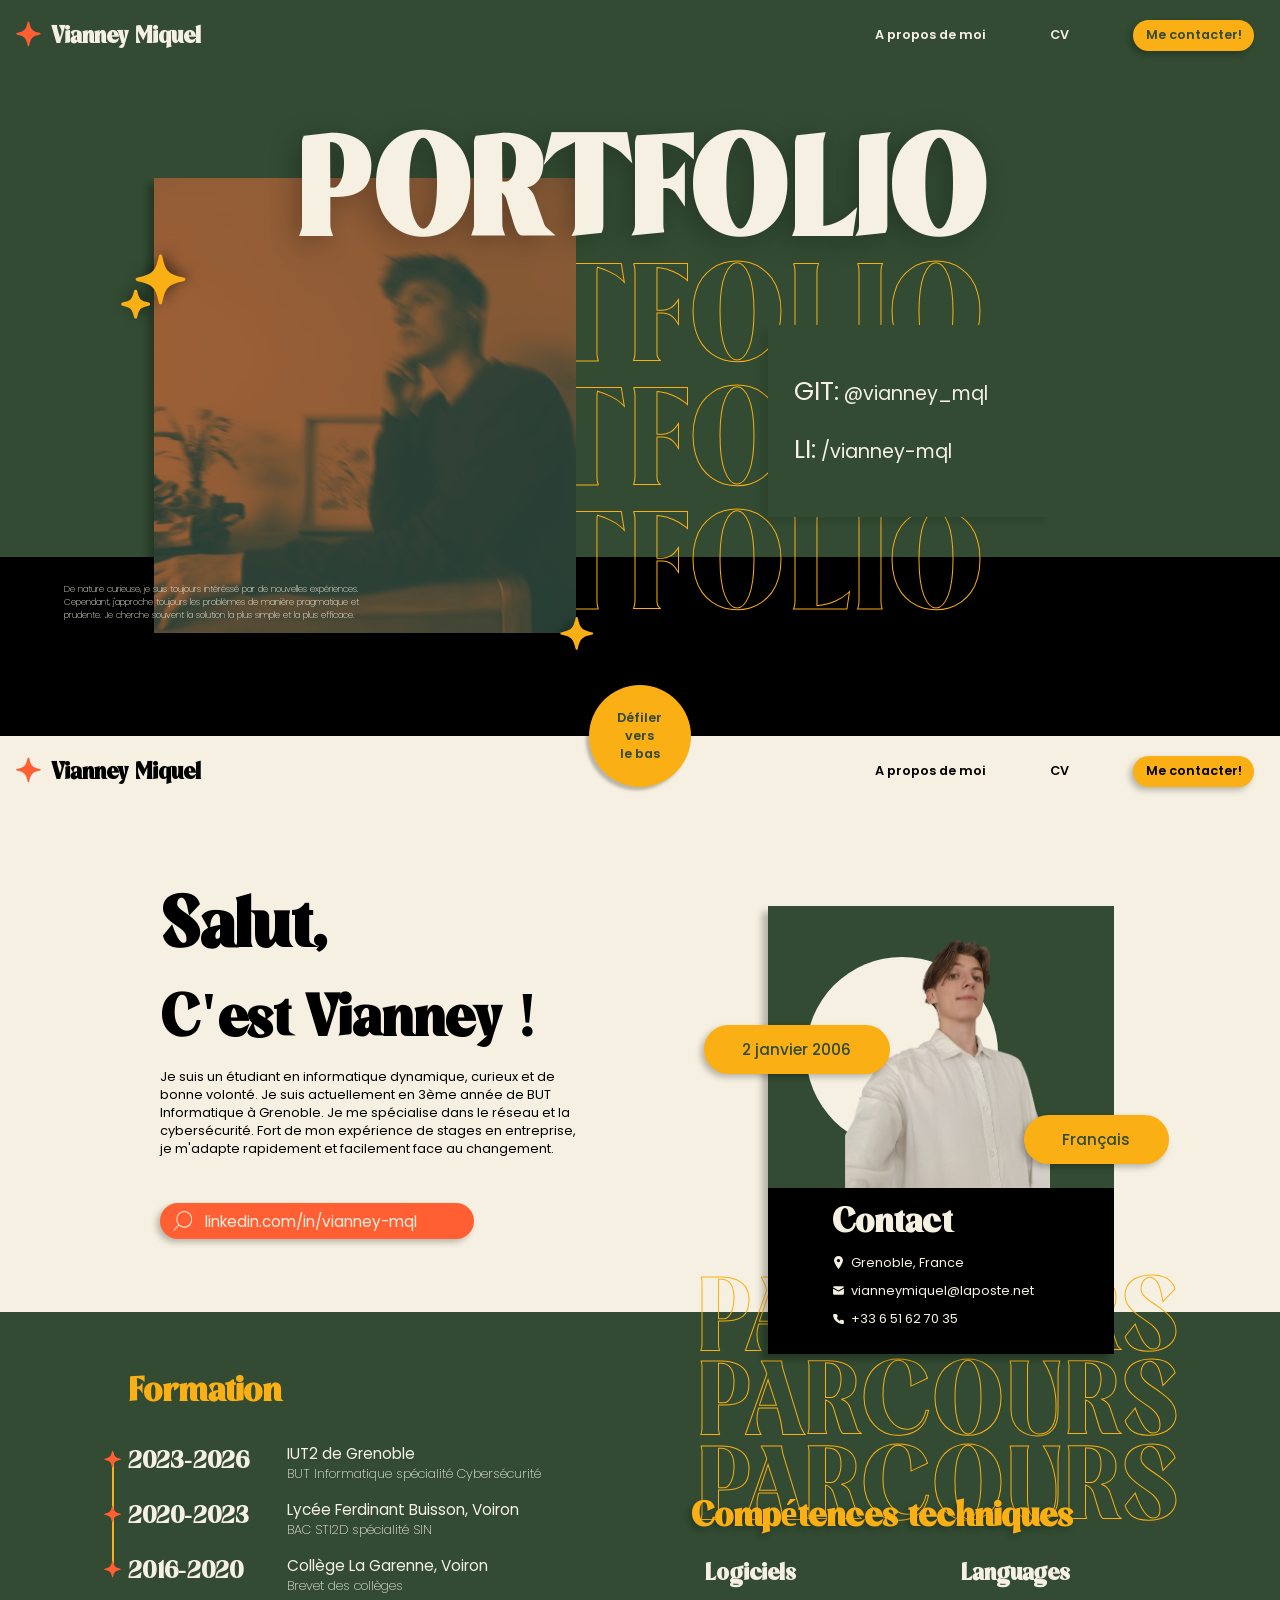
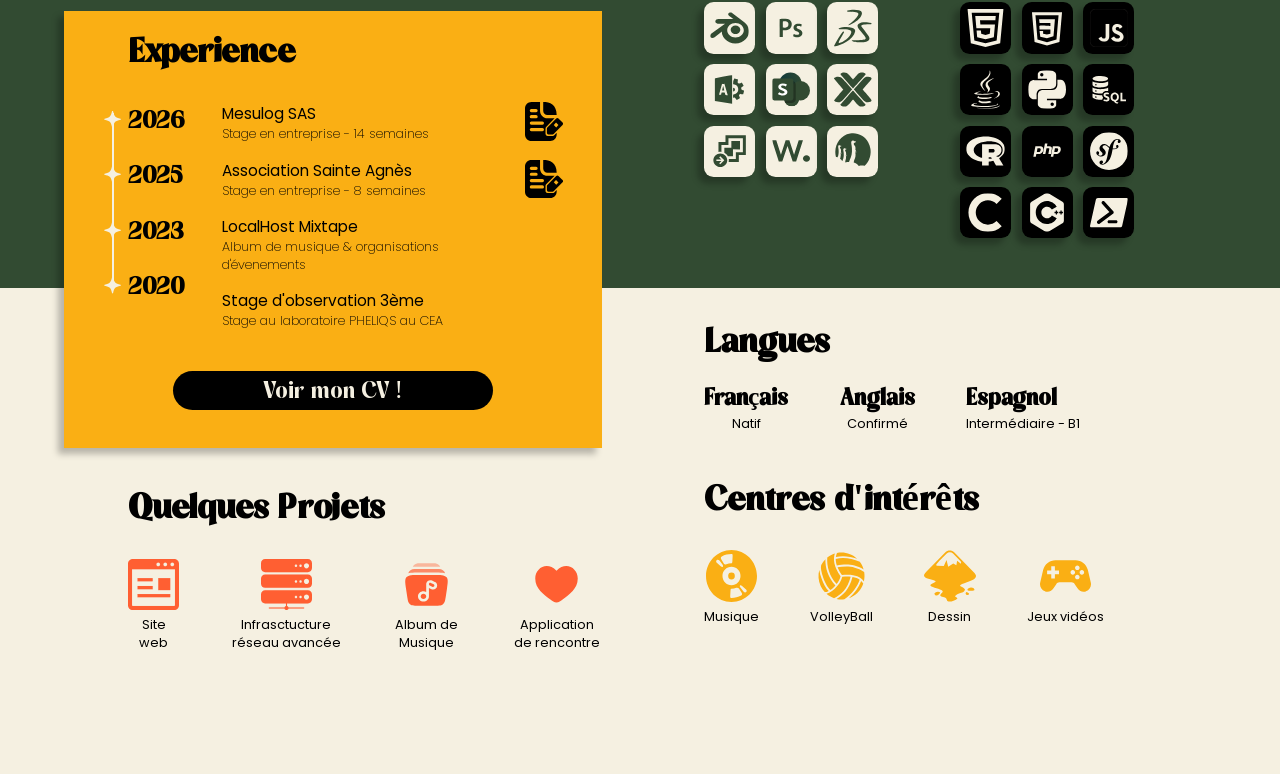
==== commit 3b839095: "ajout rapport de stage" ====
--- a/index.html
+++ b/index.html
@@ -5,7 +5,7 @@
         <title>PortFolio</title>
         <meta name="viewport" content="width=device-width,initial-scale=1">
         <link rel="icon" type="image/x-icon" href="./assets/img/sparkle-title.svg">
-        <link rel="stylesheet" href="assets/css/style.css">
+        <link rel="stylesheet" href="assets/css/style2.css">
         <script src="./assets/js/script.js"></script>
     </head>
     <body>
@@ -29,7 +29,7 @@
                         <h1 class="shadow-title">PORTFOLIO</h1>
                     </div>
                     <div class="div-media">
-                        <p class="media-contact">IG:<a href="https://www.instagram.com/vianney_mql/"> @vianney_mql</a></p>
+                        <p class="media-contact">GIT:<a href="https://github.com/Tpyk-Mahn"> @vianney_mql</a></p>
                         <p class="media-contact">LI:<a href="https://www.linkedin.com/in/vianney-mql/"> /vianney-mql</a></p>
                     </div>
                     <div class="ig-photo">
@@ -61,7 +61,7 @@
                     <div class="me">
                         <h2 class="selectable">Salut,</h2>
                         <h2 class="pti-h2 selectable">C'est Vianney !</h2>
-                        <p class="selectable">Je suis un étudiant en informatique dynamique, curieux et de bonne volonté. Je suis actuellement en 2ème année de BUT Informatique à Grenoble. Je me spécialise actuellement dans le réseau et la cybersécurité. Fort de mon expérience de stage en entreprise, je m'adapte rapidement et facilement face au changement.</p>
+                        <p class="selectable">Je suis un étudiant en informatique dynamique, curieux et de bonne volonté. Je suis actuellement en 3ème année de BUT Informatique à Grenoble. Je me spécialise dans le réseau et la cybersécurité. Fort de mon expérience de stages en entreprise, je m'adapte rapidement et facilement face au changement.</p>
                         <a href="https://www.linkedin.com/in/vianney-mql/"><img src="./assets/img/search_google.svg" alt="search-google">linkedin.com/in/vianney-mql</a>
                     </div>
                     <div class="me-photo">
@@ -85,7 +85,7 @@
                         <h3 class="cv-yellow-h3">Formation</h3>
                         <div class="cv-progression">
                             <div>
-                                <h4><img class="svg-point" src="./assets/img/sparkle-title.svg" alt="sparkle">2023-202?</h4>
+                                <h4><img class="svg-point" src="./assets/img/sparkle-title.svg" alt="sparkle">2023-2026</h4>
                                 <h4><img class="svg-point" src="./assets/img/sparkle-title.svg" alt="sparkle">2020-2023</h4>
                                 <h4><img class="svg-point" src="./assets/img/sparkle-title.svg" alt="sparkle">2016-2020</h4>
                             </div>
@@ -103,21 +103,28 @@
                             <h3 class="cv-black-h3">Experience</h3>
                             <div class="cv-progression">
                                 <div class="cv-date">
+                                    <h4><img class="svg-point" src="./assets/img/sparkle-white.svg" alt="sparkle">2026</h4>
                                     <h4><img class="svg-point" src="./assets/img/sparkle-white.svg" alt="sparkle">2025</h4>
                                     <h4><img class="svg-point" src="./assets/img/sparkle-white.svg" alt="sparkle">2023</h4>
                                     <h4><img class="svg-point" src="./assets/img/sparkle-white.svg" alt="sparkle">2020</h4>
                                 </div>
                                 <div class="cv-desc">
+                                    <h5 class="school" onclick="window.location.href='https://www.mesulog.fr/'">Mesulog SAS</h5>
+                                    <p>Stage en entreprise - 14 semaines</p>
                                     <h5 class="school" onclick="window.location.href='https://www.ste-agnes.fr/'">Association Sainte Agnès</h5>
-                                    <p>Stage en entreprise</p>
+                                    <p>Stage en entreprise - 8 semaines</p>
                                     <h5 class="school" onclick="window.location.href='https://open.spotify.com/intl-fr/album/6eM8js3gJdG48L2y6eV7NY?si=5TtInF8OTEGdx-thiCT2Pg'">LocalHost Mixtape</h5>
                                     <p>Album de musique & organisations d'évenements</p>
                                     <h5 class="school" onclick="window.location.href='https://www.pheliqs.fr/'">Stage d'observation 3ème</h5>
                                     <p>Stage au laboratoire PHELIQS au CEA</p>
                                 </div>
+                                <div class="cv-rapport">
+                                    <img src="./assets/img/rapport.svg" alt="lien_rapport" onclick="window.location.href='assets/rapport-stage-2026.pdf'" title="Lire le rapport de stage">
+                                    <img src="./assets/img/rapport.svg" alt="lien_rapport" onclick="window.location.href='assets/rapport-stage-2026.pdf'" title="Lire le rapport de stage">
+                                </div>
                             </div>
                             <div class="cv-download">
-                                <button onclick="window.location.href='assets/cv.pdf'">
+                                <button onclick="window.location.href='assets/CV_Vianney_MIQUEL.pdf'">
                                     Voir mon CV !
                                 </button>
                             </div>
@@ -133,43 +140,45 @@
                         <div class="skills">
                             <div class="software">
                                 <h4>Logiciels</h4>
-                                <img  class="btn-img" src="./assets/img/blender.svg" alt="blender-logo" onclick="window.location.href='https://www.blender.org/';">
-                                <img class="btn-img" src="./assets/img/photoshop.svg" alt="photoshop-logo" onclick="window.location.href='https://www.adobe.com/fr/products/photoshop.html';">
-                                <img class="btn-img" src="./assets/img/solidworks.svg" alt="solidworks-logo" onclick="window.location.href='https://www.solidworks.com/fr';">
-                                <img class="btn-img" src="./assets/img/m365admin.svg" alt="microsoft-365-admin-logo" onclick="window.location.href='https://www.microsoft.com/fr-fr/microsoft-365/business/microsoft-365-administration';">
-                                <img class="btn-img" src="./assets/img/sharepoint.svg" alt="sharepoint-logo" onclick="window.location.href='https://www.microsoft.com/fr-fr/microsoft-365/sharepoint/collaboration';">
-                                <img class="btn-img" src="./assets/img/proxmox.svg" alt="proxmox-logo" onclick="window.location.href='https://www.proxmox.com/en/';">
-                                <img class="btn-img" src="./assets/img/vmware.svg" alt="vmware-logo" onclick="window.location.href='https://fr.wikipedia.org/wiki/VMware';">
+                                <img  class="btn-img" src="./assets/img/blender.svg" alt="blender-logo" onclick="window.location.href='https://www.blender.org/';" title="Blender">
+                                <img class="btn-img" src="./assets/img/photoshop.svg" alt="photoshop-logo" onclick="window.location.href='https://www.adobe.com/fr/products/photoshop.html';" title="Photoshop">
+                                <img class="btn-img" src="./assets/img/solidworks.svg" alt="solidworks-logo" onclick="window.location.href='https://www.solidworks.com/fr';" title="SolidWorks">
+                                <img class="btn-img" src="./assets/img/m365admin.svg" alt="microsoft-365-admin-logo" onclick="window.location.href='https://www.microsoft.com/fr-fr/microsoft-365/business/microsoft-365-administration';" title="Microsoft Admin Center">
+                                <img class="btn-img" src="./assets/img/sharepoint.svg" alt="sharepoint-logo" onclick="window.location.href='https://www.microsoft.com/fr-fr/microsoft-365/sharepoint/collaboration';" title="Sharepoint">
+                                <img class="btn-img" src="./assets/img/proxmox.svg" alt="proxmox-logo" onclick="window.location.href='https://www.proxmox.com/en/';" title="Proxmox">
+                                <img class="btn-img" src="./assets/img/vmware.svg" alt="vmware-logo" onclick="window.location.href='https://fr.wikipedia.org/wiki/VMware';" title="VMware">
+                                <img class="btn-img" src="./assets/img/wazuh.svg" alt="wazuh-logo" onclick="window.location.href='https://wazuh.com/';" title="Wazuh">
+                                <img class="btn-img" src="./assets/img/suricata.svg" alt="suricata-logo" onclick="window.location.href='https://suricata.io/';" title="Suricata">
                             </div>
                             <div class="code">
                                 <h4>Languages</h4>
-                                <img class="btn-img" src="./assets/img/html.svg" alt="html-logo" onclick="window.location.href='https://en.wikipedia.org/wiki/HTML';">
-                                <img class="btn-img" src="./assets/img/css.svg" alt="css-logo" onclick="window.location.href='https://en.wikipedia.org/wiki/CSS';">
-                                <img class="btn-img" src="./assets/img/javascript.svg" alt="javascript-logo" onclick="window.location.href='https://fr.wikipedia.org/wiki/JavaScript';">
-                                <img class="btn-img" src="./assets/img/java.svg" alt="java-logo" onclick="window.location.href='https://www.java.com/fr/';">
-                                <img class="btn-img" src="./assets/img/python.svg" alt="python-logo" onclick="window.location.href='https://www.python.org/';">
-                                <img class="btn-img" src="./assets/img/sql.svg" alt="sql-logo" onclick="window.location.href='https://www.postgresql.org/';">
-                                <img class="btn-img" src="./assets/img/r-studio.svg" alt="r-studio-logo" onclick="window.location.href='https://www.r-project.org/';">
-                                <img class="btn-img" src="./assets/img/php.svg" alt="php-logo" onclick="window.location.href='https://www.php.net/';">
-                                <img class="btn-img" src="./assets/img/symfony.svg" alt="symfony-logo" onclick="window.location.href='https://fr.wikipedia.org/wiki/Symfony';">
-                                <img class="btn-img" src="./assets/img/c.svg" alt="c-logo" onclick="window.location.href='https://fr.wikipedia.org/wiki/C_(langage)';">
-                                <img class="btn-img" src="./assets/img/cplusplus.svg" alt="c++-logo" onclick="window.location.href='https://fr.wikipedia.org/wiki/C%2B%2B';">
-                                <img class="btn-img" src="./assets/img/powershell.svg" alt="powershell-logo" onclick="window.location.href='https://fr.wikipedia.org/wiki/Windows_PowerShell';">
+                                <img class="btn-img" src="./assets/img/html.svg" alt="html-logo" onclick="window.location.href='https://en.wikipedia.org/wiki/HTML';" title="HTML">
+                                <img class="btn-img" src="./assets/img/css.svg" alt="css-logo" onclick="window.location.href='https://en.wikipedia.org/wiki/CSS';" title="CSS">
+                                <img class="btn-img" src="./assets/img/javascript.svg" alt="javascript-logo" onclick="window.location.href='https://fr.wikipedia.org/wiki/JavaScript';" title="Javascript">
+                                <img class="btn-img" src="./assets/img/java.svg" alt="java-logo" onclick="window.location.href='https://www.java.com/fr/';" title="Java">
+                                <img class="btn-img" src="./assets/img/python.svg" alt="python-logo" onclick="window.location.href='https://www.python.org/';" title="Python">
+                                <img class="btn-img" src="./assets/img/sql.svg" alt="sql-logo" onclick="window.location.href='https://www.postgresql.org/';" title="SQL">
+                                <img class="btn-img" src="./assets/img/r-studio.svg" alt="r-studio-logo" onclick="window.location.href='https://www.r-project.org/';" title="R-studio">
+                                <img class="btn-img" src="./assets/img/php.svg" alt="php-logo" onclick="window.location.href='https://www.php.net/';" title="PHP">
+                                <img class="btn-img" src="./assets/img/symfony.svg" alt="symfony-logo" onclick="window.location.href='https://fr.wikipedia.org/wiki/Symfony';" title="Symfony">
+                                <img class="btn-img" src="./assets/img/c.svg" alt="c-logo" onclick="window.location.href='https://fr.wikipedia.org/wiki/C_(langage)';" title="C">
+                                <img class="btn-img" src="./assets/img/cplusplus.svg" alt="c++-logo" onclick="window.location.href='https://fr.wikipedia.org/wiki/C%2B%2B';" title="C++">
+                                <img class="btn-img" src="./assets/img/powershell.svg" alt="powershell-logo" onclick="window.location.href='https://fr.wikipedia.org/wiki/Windows_PowerShell';" title="Bash/Powershell">
                             </div>
                         </div>
                     </div>
                 </section>
                 <section class="cv2">
                     <div class="left">
-                        <h3 class="cv2-h3 selectable">Projets</h3>
+                        <h3 class="cv2-h3 selectable">Quelques Projets</h3>
                         <div class="cv2-wrap">
                             <div class="hobbie btn-img" onclick="document.getElementById('sae104').style.visibility='visible';">
                                 <img src="./assets/img/website.svg" alt="website-logo" class="hobbie-logo">
                                 <p class="selectable">Site web</p>
                             </div>
                             <div class="hobbie btn-img" onclick="document.getElementById('sae1056').style.visibility='visible';">
-                                <img src="./assets/img/database.svg" alt="database-logo" class="hobbie-logo">
-                                <p class="selectable">Base de données</p>
+                                <img src="./assets/img/server-connection.svg" alt="database-logo" class="hobbie-logo">
+                                <p class="selectable">Infrasctucture réseau avancée</p>
                             </div>
                             <div class="hobbie btn-img" onclick="document.getElementById('pyphonk').style.visibility='visible';">
                                 <img src="./assets/img/pyphonk.svg" alt="album-logo" class="hobbie-logo">
@@ -193,12 +202,8 @@
                                 <p class="selectable">Confirmé</p>
                              </div>
                             <div>
-                                <h4 class="selectable">Allemand</h4>
-                                <p class="selectable">Intermédiaire</p>
-                            </div>
-                            <div>
                                 <h4 class="selectable">Espagnol</h4>
-                                <p class="selectable">Intermédiaire</p>
+                                <p class="selectable">Intermédiaire - B1</p>
                             </div>
                         </div>
                         <h3 class="cv2-h3 selectable">Centres d'intérêts</h3>
@@ -226,14 +231,13 @@
                     <div class="contact-div">
                         <h2 class="contact-h2">Contact</h2>
                         <h2 class="contact-shadow">Contact</h2>
-                        <img  class="contact-img" src="./assets/img/contact-img.png" alt="teuté">
+                        <img  class="contact-img" src="./assets/img/contact-phone.svg" alt="teuté">
                         <div class="contact-field">
                             <div id="vline"></div>
                             <h4>Informations</h4>
                             <h5><img class="svg-point" src="./assets/img/sparkle-title.svg" alt="sparkle"><img class="svg-icon" src="./assets/img/phone-black.svg" alt="phone"><p class="selectable"> +33 6 51 62 70 35</p></h5>
                             <h5><img class="svg-point" src="./assets/img/sparkle-title.svg" alt="sparkle"><img class="svg-icon" src="./assets/img/mail-black.svg" alt="mail"><p class="selectable"> vianneymiquel@laposte.net</p></h5>
                             <h5><img class="svg-point" src="./assets/img/sparkle-title.svg" alt="sparkle"><img class="svg-icon" src="./assets/img/linkedin.svg" alt="linkedin"><p class="selectable"> linkedin.com/in/vianney-mql/</p></h5>
-                            <h5><img class="svg-point" src="./assets/img/sparkle-title.svg" alt="sparkle"><img class="svg-icon" src="./assets/img/insta.svg" alt="instagram"><p class="selectable"> instagram.com/vianney_mql/</p></h5>
                         </div>
                         <div class="contact-black"></div>
                         <div class="contact-message">
@@ -257,9 +261,9 @@
                 </section>
                 <section class="contact" id="sae1056">
                     <div class="sae1056-div">
-                        <h3>Création d'une base de données</h3>
-                        <p class="selectable">Durant le 1er semestre, dans le cadre de ma formation, j'ai réalisé en groupe de 2 une base de données, qui recensait tous les passagers à bord du Titanic lors de son naufrage avec plusieurs tables et variables pour chaque passager. L'objectif final était de faire des statistiques sur le taux de décès/survie des passagers selon les paramètres. Malheureusement la base de donnée n'est plus disponible actuellement, mais il reste tout de même les documents et rendus écrits du projet</p>
-                        <button class="sae1056-btn" onclick="window.location.href='https://drive.google.com/drive/folders/1pKO64Yg81d2gIXWq197gv3NYLCRf5fLB?usp=drive_link'">Accéder au documents</button>
+                        <h3>Infrasctructure réseau avancée</h3>
+                        <p class="selectable">Durant le 5ème et 6ème semestre, dans le cadre de ma formation, j'ai réalisé en groupe de 2 une architecture de réseau interne virtuel, qui regroupait toutes les fonctions necessaire au bon fontionnement d'une entrprise fictive. Cette architecture segmentée en VLAN dispose des services de DNS, DHCP, LDAP & Kerberos, VPN adminitrateur et utilisateur, Serveur de fichiers, Serveurs de mail ; 2 pares-feu en cascade munit d'un IPS ainsi qu'une DMZ hébergeant un site web de E-commerce, sa base de donnée associée et un relais Mail SMTP. </p>
+                        <button class="sae1056-btn" onclick="window.location.href='https://drive.google.com/drive/folders/1w1QPBIxgMqk2_d1Ck8Gj70_xZTvbjsXJ?usp=sharing'">Accéder au documents</button>
                         <button class="contact-cancel" onclick="document.getElementById('sae1056').style.visibility='hidden';">X</button>
                     </div>
                 </section>
@@ -280,5 +284,41 @@
                     </div>
                 </section>
         </main>
+        <script>
+            document.addEventListener('DOMContentLoaded', function () {
+                function createHamburger(nav) {
+                    var divButton = nav.querySelector('.div-button');
+                    if (!divButton) return;
+                    var btn = document.createElement('button');
+                    btn.className = 'hamburger-btn';
+                    btn.setAttribute('aria-label', 'Menu');
+                    btn.innerHTML = '<span></span><span></span><span></span>';
+                    btn.addEventListener('click', function (e) {
+                        e.stopPropagation();
+                        divButton.classList.toggle('open');
+                    });
+                    nav.appendChild(btn);
+                }
+
+                document.addEventListener('click', function () {
+                    document.querySelectorAll('.div-button.open').forEach(function (el) {
+                        el.classList.remove('open');
+                    });
+                });
+
+                document.querySelectorAll('.div-button a, .div-button button').forEach(function (el) {
+                    el.addEventListener('click', function () {
+                        var parent = el.closest('.div-button');
+                        if (parent) parent.classList.remove('open');
+                    });
+                });
+
+                var header = document.querySelector('header#header');
+                if (header) createHamburger(header);
+
+                var nav2 = document.querySelector('.nav2');
+                if (nav2) createHamburger(nav2);
+            });
+        </script>
     </body>
 </html>
--- a/assets/css/style2.css
+++ b/assets/css/style2.css
@@ -0,0 +1,1847 @@
+/* FONTS */
+
+@import url('https://fonts.googleapis.com/css2?family=Poppins:ital,wght@0,100;0,200;0,300;0,400;0,500;0,600;0,700;0,800;0,900;1,100;1,200;1,300;1,400;1,500;1,600;1,700;1,800;1,900&display=swap');
+
+@font-face {
+    font-family: 'Mauline';
+    src: url('../font/Mauline-Regular.woff2') format('woff2'),
+        url('../font/Mauline-Regular.woff') format('woff');
+    font-weight: normal;
+    font-style: normal;
+    font-display: swap;
+}
+
+/* FONTS */
+
+/* DEFAULT STYLE */
+
+:root {
+    --green-color : #324B32; /* #324B32 = green */
+    --yellow-color : #FAAF14;
+    --black-color : #000;
+    --white-color : #f5f0e1;
+    --orange-color : #ff5f32;
+    --default-text-size : 1vw;
+    --h1-text-size : 12vw;
+    --h2-text-size : 6vw;
+    --h3-text-size : 3vw;
+    --h4-text-size : 2vw;
+    --h5-text-size : 1.2vw;
+}
+
+* {
+    scrollbar-width: thin;
+    scrollbar-color: var(--orange-color) var(--white-color);
+  }
+  
+  *::-webkit-scrollbar {
+    width: 12px;
+  }
+  
+  *::-webkit-scrollbar-thumb {
+    background-color: var(--orange-color);
+    border: 0px solid var(--white-color);
+  }
+
+/* DEFAULT STYLE */
+
+html, body {
+    width: 100%;
+    height: 100%;
+    margin: 0px;
+}
+
+html { 
+    scroll-behavior: smooth;
+}
+
+h1 {
+    font-size: var(--h1-text-size);
+    font-family: 'Mauline';
+}
+
+h2 {
+    font-size: var(--h2-text-size);
+    font-family: 'Mauline';
+}
+
+h3 {
+    font-size: var(--h3-text-size);
+    font-family: 'Mauline';
+}
+
+h4 {
+    font-size: var(--h4-text-size);
+    font-family: 'Mauline';
+}
+
+h5 {
+    font-size: var(--h5-text-size);
+    font-family: 'Mauline';
+}
+
+/* HEADER */
+
+header {
+    width: 100%;
+    height: 5.5vw;
+    display: flex;
+    flex-direction: row;
+    justify-content: space-between;
+    background-color: var(--green-color);
+    z-index: 0;
+    user-select: none;
+}
+
+main {
+    width: 100%;
+    height: fit-content;
+    z-index: 0;
+}
+
+a, button,.media-contact, .scroll-down-circle, .btn-img, .school {
+    transform: scale(1);
+    transition: transform 0.2s;
+}
+
+a:hover, button:hover, .media-contact:hover, .scroll-down-circle:hover, .btn-img:hover, .school:hover, .cv-rapport img:hover {
+    transform: scale(1.1);
+    transition: transform 0.2s;
+    cursor: pointer;
+}
+
+.div-title {
+    display: flex;
+    flex-direction: row;
+    align-items: center;
+    padding-left: 1vw;
+    text-decoration: none;
+}
+
+.div-title h4 {
+    color: var(--white-color);
+}
+
+.svg-title {
+    width: 3vw;
+}
+
+.div-button {
+    display: inherit;
+    flex-direction: row;
+    align-items: center;
+    gap: 5vw;
+    padding-right: 2vw;
+}
+
+.div-button a {
+    text-decoration: none;
+    font-family: 'Poppins';
+    font-weight: 600;
+    color: var(--white-color);
+    font-size: var(--default-text-size);
+}
+
+.div-button .header-button {
+    border: none;
+    background-color: var(--yellow-color);
+    font-size: var(--default-text-size);
+    font-family: 'Poppins';
+    font-weight: 600;
+    color: var(--green-color);
+    text-align: center;
+    padding: 0.5vw 1vw;
+    border-radius: 4vw;
+    box-shadow: -0.25vw 0.25vw 0.5vw rgba(0, 0, 0, 0.25);
+}
+
+
+.hamburger-btn {
+    display: none;
+}
+/* PAGE ACCEUIL */
+
+.green {
+    width: 100%;
+    height: 38vw;
+    background-color: var(--green-color);
+    user-select: none;
+}
+
+.div-green {
+    display: flex;
+    flex-direction: column;
+    justify-content:start;
+    align-items: center;
+    padding-top: 1vw;
+}
+
+.div-media {
+    display: flex;
+    flex-direction: column;
+    justify-content: center;
+    gap: 1.5vw;
+    width: 20vw;
+    height: 15vw;
+    padding-left: 2vw;
+    background-color: var(--green-color);
+    z-index: 2;
+    position: absolute;
+    margin: -20vw 0vw 0vw 60vw;
+    box-shadow: -0.5vw 0.5vw 0.5vw rgba(0,0,0, 0.1);
+}
+
+.media-contact {
+    color: var(--white-color);
+    font-family: 'Poppins';
+    font-size: 2vw;
+    margin: 0px;
+    width: fit-content;
+}
+
+.div-media a {
+    color: var(--white-color);
+    font-family: 'Poppins';
+    font-size: 1.5vw;
+    text-decoration: none;
+    margin: 0px;
+}
+
+.ig-photo{
+    width: fit-content;
+    position: absolute;
+    margin: -31.5vw 0vw 0vw 12vw;
+    z-index: 2;
+    box-shadow: -0.5vw 0.5vw 0.5vw rgba(0,0,0, 0.25);
+}
+.ig-photo img{
+    margin: 0px;
+    padding: 0px;
+    width: 33vw;
+}
+
+.big-title {
+    color: var(--white-color);
+    text-align: center;
+    margin: 0vw 0vw -7vw 0vw;
+    padding: 0px;
+    z-index: 3;
+    text-shadow: -0.5vw 0.5vw 2vw rgba(0,0,0, 0.25);
+}
+
+.shadow-title {
+    -webkit-text-stroke-width: 1px;
+    -webkit-text-fill-color: rgba(0, 0, 0, 0);
+    -webkit-text-stroke-color: var(--yellow-color);
+    text-align: center;
+    font-weight: 400;
+    margin: 0vw 0vw -7vw 0vw;
+    padding: 0px;
+    z-index: 1;
+    user-select: text;
+}
+
+.shadow-title::selection {
+    background-color: rgba(0, 0, 0, 0);
+    -webkit-text-fill-color: var(--yellow-color);
+}
+
+/* BANDE NOIRE */
+
+.black {
+    width: 100%;
+    height: 14vw;
+    background-color: var(--black-color);
+    user-select: none;
+}
+
+
+.sparkle-ig {
+    position: absolute;
+    margin: -31.5vw 0vw 0vw 12vw;
+    z-index: 3;
+}
+
+.white-text {
+    position: absolute;
+    margin: -0.5vw 0vw 0vw 5vw;
+    width: 25vw;
+    font-size: 0.7vw;
+    font-family: 'Poppins';
+    color: var(--white-color);
+    font-weight: 250;
+    z-index: 3;
+}
+
+.scroll-down-circle {
+    width: 8vw;
+    height: 8vw;
+    z-index: 2;
+    background-color: var(--yellow-color);
+    border-radius: 25vw;
+    position: absolute;
+    margin: 10vw 0vw 0vw 46vw;
+    box-shadow: -0.25vw 0.25vw 0.25vw rgba(0, 0, 0, 0.25);
+}
+
+.scroll-down-circl0 {
+    width: 8vw;
+    height: 8vw;
+    background-color: var(--yellow-color);
+    margin: 0px;
+    border: none;
+    border-radius: 25vw;
+    z-index: 2;
+    display: flex;
+    flex-direction: column;
+    justify-content: center;
+    align-items: center;
+    text-decoration: none;
+    color: var(--green-color);
+    font-family: 'Poppins';
+    font-size: 1vw;
+    font-weight: 550;
+    box-shadow: -0.25vw 0.25vw 0.25vw rgba(0, 0, 0, 0.25);
+    position: absolute;
+    margin: 10vw 0vw 0vw 46vw;
+}
+
+.scroll-down-link {
+    width: 8vw;
+    height: 8vw;
+    display: flex;
+    flex-direction: column;
+    justify-content: center;
+    align-items: center;
+    text-decoration: none;
+    color: var(--green-color);
+    font-family: 'Poppins';
+    font-size: 1vw;
+    font-weight: 550;
+    z-index: 3;
+}
+
+
+.scroll-down-link p {
+    margin: 0px;
+}
+
+#sparkle {
+    width: 4vw;
+    margin: 33.2vw 0vw 0vw 31.4vw;
+    -webkit-filter: drop-shadow(-0.25vw 0.25vw 0.5vw rgba(0, 0, 0, 0.5));
+    filter: drop-shadow(-0.25vw 0.25vw 0.5vw rgba(0, 0, 0, 0.5));
+}
+
+#more-sparkles {
+    transform: rotateZ(180deg);
+    width: 6vw;
+    position: absolute;
+    margin: 4vw 0vw 0vw -3vw;
+    -webkit-filter: drop-shadow(-0.25vw 0.25vw 0.5vw rgba(0, 0, 0, 0.5));
+    filter: drop-shadow(-0.25vw 0.25vw 0.5vw rgba(0, 0, 0, 0.5));
+}
+
+/* PAGE A PROPOS */
+
+.about {
+    width: 100%;
+    height: 45vw;
+    background-color: var(--white-color);
+}
+
+.about .selectable::selection {
+    background-color: var(--yellow-color);
+}
+
+
+.nav2 {
+    width: 100%;
+    height: 5.5vw;
+    display: flex;
+    flex-direction: row;
+    justify-content: space-between;
+    background-color: var(--white-color);
+    z-index: 0;
+    user-select: none;
+}
+
+.nav2 .div-title h4 {
+    color: var(--black-color);
+}
+
+.nav2 .div-button a {
+    color: var(--black-color);
+}   
+
+.nav2 .div-button .header-button {
+    color: var(--black-color);
+    box-shadow: -0.25vw 0.25vw 0.5vw rgba(0, 0, 0, 0.25);
+}
+
+.me {
+    display: flex;
+    flex-direction: column;
+    align-items: left;
+    gap: 4.5vw;
+    padding: 0px;
+    margin: 5vw 0vw 0vw 12.5vw;
+
+}
+
+.me h2 {
+    margin: 0vw 0vw -5vw 0vw;
+}
+
+.me .pti-h2{
+    font-size: 5vw;
+    margin: 0vw 0vw -4vw 0vw;
+}
+
+.me a {
+     display: flex;
+     flex-direction: row;
+     justify-content: start;
+     align-items: center;
+     gap: 1vw;
+     background-color: var(--orange-color);
+     text-decoration: none;
+     font-family: 'Poppins';
+     font-size: var(--h5-text-size);
+     color: var(--white-color);
+     padding: 0.5vw 4.5vw 0.5vw 1vw;
+     border-radius: 3vw;
+     width: fit-content;
+     user-select: none;
+     margin: 0px;
+     box-shadow: -0.25vw 0.25vw 0.5vw rgba(0, 0, 0, 0.25);
+}
+.me a img {
+    width: 1.5vw;
+
+}
+
+.me p {
+    font-family: 'Poppins';
+    font-size: var(--default-text-size);
+    font-weight: 400;
+    margin: 0vw 0vw -1vw 0vw;
+    width: 33vw;
+    height: fit-content;
+}
+
+.me-photo {
+    width: 27vw;
+    height: 35vw;
+    margin: -26vw 0px 0px 60vw;
+    position: absolute;
+    padding: 0px;
+    display: flex;
+    flex-direction: column;
+    z-index: 2;
+    user-select: none;
+    box-shadow: -0.5vw 0.5vw 0.5vw rgba(0, 0, 0, 0.25);
+}
+
+.me-photo-green {
+    width: 27vw;
+    height: 22vw;
+    background-color: var(--green-color);
+    margin: 0px;
+    padding: 0px;
+}
+
+.me-photo-green-circle {
+    width: 15vw;
+    margin: 4vw 0vw 0vw 3vw;
+}
+
+.profil-photo {
+    width: 16vw;
+    position: absolute;
+    margin: 0.73vw 0vw 0vw -12vw;
+    z-index: 3;
+}
+
+.me-photo-bubble {
+    padding: 1vw 3vw 1vw 3vw;
+    font-family: 'Poppins';
+    font-size: var(--h5-text-size);
+    font-weight: 500;
+    color: var(--green-color);
+    background-color: var(--yellow-color);
+    border-radius: 5vw;
+    width: fit-content;
+    display: flex;
+    align-items: center;
+    z-index: 4;
+}
+
+#bubble1 {
+    position: absolute;
+    margin: -10vw 0vw 0vw -5vw;
+    box-shadow: -0.25vw 0.25vw 0.5vw rgba(0, 0, 0, 0.25);
+}
+
+#bubble2 {
+    position: absolute;
+    margin: -3vw 0vw 0vw 20vw;
+    box-shadow: -0.25vw 0.25vw 0.5vw rgba(0, 0, 0, 0.25);
+}
+
+.me-photo-black {
+    width: 27vw;
+    height: 13vw;
+    background-color: var(--black-color);
+    margin: 0px;
+    padding: 0px;
+    display: flex;
+    flex-direction: column;
+}
+
+.me-photo-black h3 {
+    color: var(--white-color);
+    margin: 0.5vw 0vw 0.5vw 5vw;
+    padding: 0px;
+}
+
+.contact-info {
+    display: flex;
+    flex-direction: row;
+    align-items: center;
+    margin: 0vw 0vw 0.8vw 5vw;
+    font-family: 'Poppins';
+    font-size: var(--default-text-size);
+    color: var(--white-color);
+    gap: 0.5vw;
+    user-select: text;
+}
+
+.contact-info p {
+    user-select: text;
+}
+
+.contact-info::selection {
+    background-color: var(--orange-color);
+}
+
+.contact-info img {
+    width: 1vw;
+    user-select: none;
+}
+
+/* PAGE FORMATION */
+
+.cv {
+    width: 100%;
+    height: 45vw;
+    margin: 0px;
+    background-color: var(--green-color);
+    display: flex;
+    flex-direction: row;
+    user-select: none;
+    gap: 8vw;
+}
+
+.svg-point {
+    width: 2vw;
+    margin: 0px;
+    padding: 0px;
+    z-index: 5;
+}
+
+.cv .left {
+    width: 42vw;
+    margin: 0px;
+    margin-left: 5vw;
+    display: flex;
+    flex-direction: column;
+    align-items: left;
+}
+
+.cv-progression {
+    width: 36vw;
+    margin: 0px;
+    margin-left: 3vw;
+    display: flex;
+    flex-direction: row;
+    gap: 3vw;
+}
+
+.cv-progression h4 {
+    display: flex;
+    flex-direction: row;
+    justify-content: left;
+    align-items: center;
+    color: var(--white-color);
+    padding: 0px;
+    margin: 0vw 0vw 1.5vw 0vw;
+}
+
+#yline {
+    background-color: var(--yellow-color);
+    height: 9vw;
+    width: 0.1vw;
+    position: absolute;
+    margin: 11vw 0vw 0vw 8.78vw;
+    z-index: 1;
+}
+
+#wline {
+    background-color: var(--white-color);
+    height: 13.5vw;
+    width: 0.1vw;
+    position: absolute;
+    margin: 8vw 0vw 0vw 3.78vw;
+    z-index: 1;
+}
+
+.cv-desc {
+    margin: 0px;
+}
+
+.cv-desc p {
+    font-family: 'Poppins';
+    font-size: var(--default-text-size);
+    font-weight: 200;
+    color: var(--white-color);
+    margin: 0vw 0vw 1.2vw 0vw;
+}
+
+.cv-rapport {
+    display: flex;
+    flex-direction: column;
+    gap: 1.5vw;
+}
+
+.cv-rapport img {
+    width: 3vw;
+}
+
+.school {
+    margin: 0px;
+    font-family: 'Poppins';
+    font-size: var(--h5-text-size);
+    color: var(--white-color);
+    font-weight: 400;
+}
+
+.cv-experience {
+    background-color: var(--yellow-color);
+    box-shadow: -0.5vw 0.5vw 0.5vw rgba(0, 0, 0, 0.25);
+}
+
+.cv-experience .cv-progression {
+    margin-top: 2vw;
+}
+
+.cv-experience h4 {
+    color: var(--black-color);
+    font-weight: 900;
+}
+
+.cv-experience h5, .cv-experience p {
+    color: var(--black-color);
+}
+
+.cv-download {
+    height: 6vw;
+    margin: 2vw 0vw 0vw 0vw;
+    display: flex;
+    flex-direction: column;
+    align-items: center;
+    gap: 1vw;
+}
+
+.cv-download button {
+    width: 25vw;
+    height: 3vw;
+    margin: 0px;
+    font-family: 'Mauline';
+    font-size: var(--h4-text-size);
+    color: var(--white-color);
+    background-color: var(--black-color);
+    border: none;
+    border-radius: 5vw;
+}
+
+.cv-black-h3 {
+    color: var(--black-color);
+    margin: 1vw 0vw 0vw 5vw;
+    padding: 0px;
+}
+
+.cv-yellow-h3 {
+    color: var(--yellow-color);
+    margin: 0px;
+    padding: 0px;
+}
+
+.cv .left .cv-yellow-h3 {
+    margin: 4vw 0vw 2vw 5vw;
+}
+
+.cv .right {
+    width: 35vw;
+    margin: 0px;
+}
+
+.cv .right .cv-yellow-h3 {
+    z-index: 2;
+    margin: 0vw 0vw 1vw -1vw;
+    text-shadow: -0.25vw 0.25vw 0.5vw rgba(0, 0, 0, 0.25);
+}
+
+.shadow-subtitle {
+    font-size: 9vw;
+    -webkit-text-stroke-width: 1px;
+    -webkit-text-fill-color: rgba(0, 0, 0, 0);
+    -webkit-text-stroke-color: var(--yellow-color);
+    text-align: center;
+    font-weight: 400;
+    margin: 0vw 0vw -6vw -0.5vw;
+    padding: 0px;
+    user-select: text;
+}
+
+.shadow-subtitle::selection {
+    background-color: rgba(0, 0, 0, 0);
+    -webkit-text-fill-color: var(--yellow-color);
+
+}
+
+.shadow-subtitle:first-of-type {
+    margin-top: -6vw;
+}
+
+.skills {
+    width: 35vw;
+    display: flex;
+    gap: 5vw;
+}
+
+.skills h4 {
+    color: var(--white-color);
+    margin: 0vw 5vw 1vw 0vw;
+}
+
+.skills img {
+    width: 3vw;
+    height: 3vw;
+    padding: 0.5vw;
+    border-radius: 0.75vw;
+    margin: 0vw 0.5vw 0.5vw 0vw;
+    box-shadow: -0.5vw 0.5vw 0.5vw rgba(0, 0, 0, 0.25);
+}
+
+.software {
+    width: 15vw;
+
+}
+
+.software img {
+    background-color: var(--white-color);
+}
+
+.code {
+    width: 15vw;
+}
+
+.code img {
+    background-color: var(--black-color);
+    width: 3vw;
+}
+
+/* FOOTER */
+
+.cv2 {
+    width: 100%;
+    height: 38vw;
+    margin: 0px;
+    background-color: var(--white-color);
+    display: flex;
+    gap: 8vw;
+    user-select: none;
+}
+
+.cv2 .selectable {
+    user-select: text;
+}
+
+.cv2 .selectable::selection {
+    background-color: var(--yellow-color);
+}
+
+.cv2 .right p::selection {
+    background-color: var(--orange-color);
+    color: var(--white-color);
+}
+
+.cv2-h3 {
+    color: var(--black-color);
+    margin: 0vw;
+    padding: 0px;
+}
+
+.cv2 .left {
+    width: 42vw;
+    margin: 0px;
+    margin-left: 5vw;
+    display: flex;
+    flex-direction: column;
+}
+
+.cv2 .left .cv2-h3 {
+    margin: 15vw 0vw 0vw 5vw;
+}
+
+.cv2 .left .cv2-wrap {
+    margin-left: 5vw;
+}
+
+.cv2 .right .cv2-h3 {
+    margin: 2vw 0vw 0vw 0vw;
+}
+
+.cv2 .right {
+    width: 35vw;
+    margin: 0px;
+}
+
+.cv2-wrap {
+    display: flex;
+    flex-direction: row;
+    gap: 4vw;
+    margin: 1vw 0vw 3vw 0vw;
+}
+
+.cv2-wrap h4 {
+    color: var(--black-color);
+    margin: 0vw;
+}
+
+.cv2-wrap p {
+    font-family: 'Poppins';
+    font-size: var(--default-text-size);
+    color: var(--black-color);
+    margin: 0vw;
+    text-align: center;
+}
+
+.hobbie {
+    display: flex;
+    flex-direction: column;
+    align-items: center;
+    gap: 0.5vw;
+    margin-top: 1vw;
+}
+
+.hobbie-logo {
+    width: 4vw;
+}
+
+/* CONTACT PAGE */
+
+.contact {
+    width: 100vw;
+    height: 100vh;
+    background-color: rgba(0, 0, 0, 0.25);
+    position: fixed;
+    top: 0vw;
+    left: 0vw;
+    z-index: 5;
+    backdrop-filter: blur(0.5vw);
+    display: flex;
+    justify-content: center;
+    align-items: center;
+    visibility: hidden;
+    user-select: none;
+}
+
+.contact .selectable::selection {
+    background-color: var(--black-color);
+    color: var(--white-color);
+}
+
+.contact .selectable {
+    user-select: text;
+    margin: 0vw;
+}
+
+.contact-div {
+    width: 50vw;
+    height: 37.5vw;
+    background-color: var(--white-color);
+    display: flex;
+    flex-direction: column;
+    justify-content: flex-start;
+    align-items: center;
+    border-radius: 0.5vw;
+    box-shadow: 0vw 0vw 2vw rgba(0, 0, 0, 0.5);
+}
+
+.svg-icon {
+    width: 1.5vw;
+    margin: 0vw 0.5vw 0vw 0vw;
+    padding: 0px;
+}
+
+#vline {
+    background-color: var(--yellow-color);
+    height: 8vw;
+    width: 0.1vw;
+    position: absolute;
+    margin: 5vw 0vw 0vw 0.758vw;
+    z-index: 4;
+}
+
+.contact-h2 {
+    color: var(--black-color);
+    margin: -1vw 0vw 0vw 0vw;
+    z-index: 3;
+}
+
+.contact-shadow {
+    -webkit-text-stroke-width: 1px;
+    -webkit-text-fill-color: rgba(0, 0, 0, 0);
+    -webkit-text-stroke-color: var(--orange-color);
+    position: absolute;
+    margin: 0vw 0vw 0vw 3vw;
+    z-index: 2;
+}
+
+.contact-img {
+    width: 17vw;
+    position: absolute;
+    margin: 6vw 0vw 0vw -32vw;
+    z-index: 1;
+}
+
+.contact-field {
+    width: 25vw;
+    margin-left: 10vw;
+    background-color: var(--white-color);
+    z-index: 3;
+    border-radius: 2vw;
+}
+
+.contact-black {
+    background-color: var(--black-color);
+    width: 50vw;
+    height: 13.6vw;
+    position: absolute;
+    margin-top: 24vw;
+    z-index: 1;
+}
+
+.contact-message {
+    width: 50vw;
+    height: 25vw;
+    margin: 2vw 0vw 0vw 0vw;
+    display: flex;
+    flex-direction: column;
+    z-index: 3;
+}
+
+.contact-div h4 {
+    color: var(--green-color);
+    background-color: var(--yellow-color);
+    margin: 0vw 0vw 1vw 0vw;
+    padding: 0vw 1vw 0vw 1vw;
+    border-radius: 1vw;
+    width: fit-content;
+}
+
+.contact-message h4 {
+    margin: -1.5vw 0vw 0vw 1vw;
+}
+
+.contact-div h5 {
+    display: flex;
+    flex-direction: row;
+    justify-content: left;
+    align-items: center;
+    font-family: 'Poppins';
+    color: var(--black-color);
+    font-weight: 500;
+    width: fit-content;
+    padding: 0px;
+    margin: 0vw;
+}
+
+#contact-text {
+    background-color: var(--white-color);
+    width: 25vw;
+    height: 11vw;
+    max-width: 25vw;
+    min-width: 25vw;
+    min-height: 11vw;
+    max-height: 11vw;
+    margin: 1vw 0vw 0vw 2.3vw;
+    border: none;
+    border-radius: 0.5vw;
+    outline: none;
+    font-family: 'Poppins';
+}
+
+#contact-text::selection {
+    background-color: var(--green-color);
+    color: var(--white-color);
+}
+
+.contact-corner {
+    width: 100vw;
+    transform: rotate(180deg);
+    position: absolute;
+    margin: -51.9vw 30.5vw 0vw 0vw;
+    z-index: 2;
+}
+
+.contact-submit {
+    background-color: var(--orange-color);
+    border: none;
+    color: var(--white-color);
+    width: 15vw;
+    height: 3vw;
+    border-radius: 20vw;
+    font-size: var(--h5-text-size);
+    font-family: 'Poppins';
+    position: absolute;
+    margin: 33vw 0vw 0vw 30vw;
+    box-shadow: -0.25vw 0.25vw 0.5vw rgba(0, 0, 0, 0.25);
+    z-index: 3;
+}
+
+.contact-cancel {
+    background-color: var(--yellow-color);
+    border: none;
+    color: var(--black-color);
+    width: 3vw;
+    height: 3vw;
+    border-radius: 20vw;
+    font-size: var(--h4-text-size);
+    font-family: 'Poppins';
+    font-weight: 500;
+    position: absolute;
+    margin: 1vw 0vw 0vw 45vw;
+    box-shadow: -0.25vw 0.25vw 0.5vw rgba(0, 0, 0, 0.25);
+    z-index: 3;
+}
+
+#contact-sparkles {
+    width: 6vw;
+    transform: rotate(180deg);
+    position: absolute;
+    margin: 32vw 0vw 0vw -50vw;
+    -webkit-filter: drop-shadow(-0.25vw 0.25vw 0.5vw rgba(0, 0, 0, 0.5));
+    filter: drop-shadow(-0.25vw 0.25vw 0.5vw rgba(0, 0, 0, 0.5));
+    z-index: 3;
+}
+
+/* PAGE SAE104 */
+
+.sae104-div {
+    width: 75vw;
+    height: 48vw;
+    background-color: var(--yellow-color);
+    display: flex;
+    flex-direction: column;
+    justify-content: space-evenly;
+    align-items: center;
+    border-radius: 0.5vw;
+    box-shadow: 0vw 0vw 2vw rgba(0, 0, 0, 0.5);
+}
+
+.sae104-div .selectable::selection {
+    background-color: var(--black-color);
+    color: var(--white-color);
+}
+
+.sae104-div .selectable {
+    user-select: text;
+    margin: 0vw;
+}
+
+.sae104-div .contact-cancel {
+    background-color: var(--black-color);
+    color: var(--white-color);
+    margin: 1vw 0vw 0vw 70vw;
+}
+
+.sae104-div p {
+    font-family: 'Poppins';
+    font-size: var(--default-text-size);
+    color: var(--black-color);
+    margin: 0vw;
+    width: 50vw;
+}
+
+.sae104-btn {
+    width: 25vw;
+    padding-top: 1vw;
+    padding-bottom: 1vw;
+    height: fit-content;
+    margin: 0px;
+    font-family: 'Mauline';
+    font-size: var(--h3-text-size);
+    color: var(--white-color);
+    background-color: var(--black-color);
+    border: none;
+    border-radius: 5vw;
+}
+
+/* PAGE SAE1056 */
+
+.sae1056-div {
+    width: 75vw;
+    height: 48vw;
+    background-color: var(--green-color);
+    display: flex;
+    flex-direction: column;
+    justify-content: space-evenly;
+    align-items: center;
+    border-radius: 0.5vw;
+    box-shadow: 0vw 0vw 2vw rgba(0, 0, 0, 0.5);
+}
+
+.sae1056-div .selectable::selection {
+    background-color: var(--yellow-color);
+    color: var(--white-color);
+}
+
+.sae1056-div .selectable {
+    user-select: text;
+    margin: 0vw;
+}
+
+.sae1056-div .contact-cancel {
+    background-color: var(--orange-color);
+    color: var(--white-color);
+    margin: 1vw 0vw 0vw 70vw;
+}
+
+.sae1056-div p {
+    font-family: 'Poppins';
+    font-size: var(--default-text-size);
+    color: var(--white-color);
+    margin: 0vw;
+    width: 50vw;
+}
+
+.sae1056-div h3 {
+    color: var(--white-color);
+}
+
+.sae1056-btn {
+    width: 25vw;
+    padding-top: 1vw;
+    padding-bottom: 1vw;
+    height: fit-content;
+    margin: 0px;
+    font-family: 'Mauline';
+    font-size: var(--h3-text-size);
+    color: var(--white-color);
+    background-color: var(--orange-color);
+    border: none;
+    border-radius: 5vw;
+}
+
+/* PAGE PYPHONK */
+
+.pyphonk-div {
+    width: 75vw;
+    height: 48vw;
+    background-color: var(--black-color);
+    display: flex;
+    flex-direction: column;
+    justify-content: space-evenly;
+    align-items: center;
+    border-radius: 0.5vw;
+    box-shadow: 0vw 0vw 2vw rgba(0, 0, 0, 0.5);
+}
+
+.pyphonk-div .selectable::selection {
+    background-color: var(--white-color);
+    color: var(--orange-color);
+}
+
+.pyphonk-div .selectable {
+    user-select: text;
+    margin: 0vw;
+}
+
+.pyphonk-div .contact-cancel {
+    background-color: var(--white-color);
+    color: var(--black-color);
+    margin: 1vw 0vw 0vw 70vw;
+}
+
+.pyphonk-div p {
+    font-family: 'Poppins';
+    font-size: var(--default-text-size);
+    color: var(--white-color);
+    margin: 0vw;
+    width: 50vw;
+}
+
+.pyphonk-div h3 {
+    color: var(--white-color);
+}
+
+.pyphonk-btn {
+    width: 25vw;
+    padding-top: 1vw;
+    padding-bottom: 1vw;
+    height: fit-content;
+    margin: 0px;
+    font-family: 'Mauline';
+    font-size: var(--h3-text-size);
+    color: var(--white-color);
+    background-color: var(--orange-color);
+    border: none;
+    border-radius: 5vw;
+}
+
+.mxtp {
+    width: 50vw;
+}
+
+/* PAGE POVE */
+
+.pove-div {
+    width: 75vw;
+    height: 48vw;
+    background-color: #f2acbf;
+    display: flex;
+    flex-direction: column;
+    justify-content: space-evenly;
+    align-items: center;
+    border-radius: 0.5vw;
+    box-shadow: 0vw 0vw 2vw rgba(0, 0, 0, 0.5);
+}
+
+.pove-div .selectable::selection {
+    background-color: var(--black-color);
+    color: var(--white-color);
+}
+
+.pove-div .selectable {
+    user-select: text;
+    margin: 0vw;
+}
+
+.pove-div .contact-cancel {
+    background-color: var(--black-color);
+    color: var(--white-color);
+    margin: 1vw 0vw 0vw 70vw;
+}
+
+.pove-div p {
+    font-family: 'Poppins';
+    font-size: var(--default-text-size);
+    color: var(--black-color);
+    margin: 0vw;
+    width: 50vw;
+}
+
+.pove-btn {
+    width: 25vw;
+    padding-top: 1vw;
+    padding-bottom: 1vw;
+    height: fit-content;
+    margin: 0px;
+    font-family: 'Mauline';
+    font-size: var(--h4-text-size);
+    color: var(--white-color);
+    background-color: var(--black-color);
+    border: none;
+    border-radius: 5vw;
+}
+
+/* ============================================================
+   RESPONSIVE MOBILE — max-width: 768px
+   Ajouté séparément, aucune modification du CSS de base ci-dessus
+   ============================================================ */
+
+@media (max-width: 768px) {
+
+    /* --- Variables redéfinies pour mobile --- */
+    :root {
+        --default-text-size : 3.5vw;
+        --h1-text-size      : 18vw;
+        --h2-text-size      : 12vw;
+        --h3-text-size      : 7vw;
+        --h4-text-size      : 5vw;
+        --h5-text-size      : 3.5vw;
+    }
+
+    body {
+        width: 100%;
+    }
+    /* --- SECTION NOIRE masquée sur mobile --- */
+    section.black {
+        display: none;
+    }
+
+    /* --- HEADER --- */
+    header {
+        height: 14vw;
+        flex-direction: row;
+        align-items: center;
+        justify-content: space-between;
+        padding: 0 4vw;
+        position: relative;
+        width: 100%;
+    }
+
+    .div-title {
+        padding-left: 0;
+    }
+
+    .svg-title {
+        width: 8vw;
+    }
+
+    /* Liens nav cachés par défaut — menu hamburger */
+    .div-button {
+        display: none;
+        flex-direction: column;
+        align-items: flex-start;
+        gap: 5vw;
+        padding: 5vw 6vw;
+        position: absolute;
+        top: 14vw;
+        right: 0;
+        width: 60vw;
+        background-color: var(--green-color);
+        z-index: 9999;
+        box-shadow: -1vw 1vw 3vw rgba(0,0,0,0.3);
+    }
+
+    .div-button.open {
+        display: flex;
+        z-index: 9999;
+    }
+
+    .div-button .header-button {
+        padding: 2vw 4vw;
+        border-radius: 8vw;
+        font-size: var(--default-text-size);
+        box-shadow: -0.5vw 0.5vw 1vw rgba(0,0,0,0.25);
+    }
+
+    /* Bouton hamburger générique */
+    .hamburger-btn {
+        display: flex;
+        flex-direction: column;
+        justify-content: space-between;
+        width: 8vw;
+        height: 5.5vw;
+        background: none;
+        border: none;
+        cursor: pointer;
+        padding: 0;
+        z-index: 101;
+        flex-shrink: 0;
+    }
+
+    .hamburger-btn span {
+        display: block;
+        width: 100%;
+        height: 0.7vw;
+        border-radius: 1vw;
+        transition: background-color 0.2s;
+    }
+
+    /* Header vert → barres blanches */
+    header .hamburger-btn span {
+        background-color: var(--white-color);
+    }
+
+    /* nav2 (section about, fond blanc) → barres noires */
+    .nav2 .hamburger-btn span {
+        background-color: var(--black-color);
+    }
+
+    /* nav2 : même disposition que le header */
+    .nav2 {
+        height: 14vw;
+        flex-direction: row;
+        align-items: left;
+        justify-content: left;
+        padding: 0 4vw;
+        position: relative;
+    }
+
+    /* Le div-title dans nav2 doit être sur la même ligne que le burger */
+    .nav2 .div-title {
+        display: flex;
+        flex-direction: row;
+        align-items: center;
+    }
+
+    /* Dropdown nav2 fond blanc — s'ouvre sous la barre */
+    .nav2 .div-button {
+        background-color: var(--white-color);
+        box-shadow: -1vw 1vw 3vw rgba(0,0,0,0.15);
+        top: 14vw;
+    }
+
+    .nav2 .div-button a {
+        color: var(--black-color);
+    }
+
+    /* --- SECTION HERO (verte) --- */
+    .green {
+        height: auto;
+        padding-bottom: 8vw;
+        overflow: hidden;
+    }
+
+    .div-green {
+        padding-top: 4vw;
+    }
+
+    /* Masquer les images décoratives ig-photo et sparkles sur mobile */
+    .ig-photo,
+    .sparkle-ig {
+        display: none;
+    }
+
+    /* Repositionner le bloc média (GIT / LI) */
+    .div-media {
+        position: static;
+        margin: 4vw auto 0 auto;
+        width: 90vw;
+        height: auto;
+        gap: 3vw;
+        padding: 3vw 4vw;
+        box-shadow: none;
+    }
+
+    .media-contact {
+        font-size: 4.5vw;
+    }
+
+    .div-media a {
+        font-size: 3.5vw;
+    }
+
+    /* Texte de description */
+    .white-text {
+        position: static;
+        margin: 4vw auto 0 auto;
+        width: 88vw;
+        font-size: 3.2vw;
+    }
+
+    /* --- BANDE NOIRE + BOUTON SCROLL --- */
+    .black {
+        height: 28vw;
+        display: flex;
+        justify-content: center;
+        align-items: center;
+    }
+
+    .scroll-down-circl0 {
+        position: static;
+        margin: 0;
+        width: 20vw;
+        height: 20vw;
+        font-size: 3vw;
+        border-radius: 50vw;
+    }
+
+    /* --- SECTION À PROPOS --- */
+    .about {
+        height: auto;
+        padding-bottom: 8vw;
+    }
+
+    .nav2 {
+        height: auto;
+        flex-direction: column;
+        align-items: flex-start;
+        padding: 3vw 0;
+    }
+
+    /* Bloc texte "me" */
+    .me {
+        margin: 6vw 0 0 6vw;
+        gap: 5vw;
+        padding: 0;
+    }
+
+    .me p {
+        width: 88vw;
+        font-size: 3.2vw;
+    }
+
+    .me h2 {
+        margin: 0;
+    }
+
+    .me .pti-h2 {
+        font-size: 9vw;
+        margin: 0;
+    }
+
+    .me a {
+        font-size: 3.5vw;
+        padding: 2vw 6vw 2vw 3vw;
+        gap: 2vw;
+    }
+
+    .me a img {
+        width: 4vw;
+    }
+
+    /* Photo de profil — repositionnée en dessous du texte */
+    .me-photo {
+        position: static;
+        margin: 6vw auto 0 auto;
+        width: 80vw;
+        height: auto;
+    }
+
+    .me-photo-green {
+        width: 80vw;
+        height: 55vw;
+    }
+
+    .me-photo-green-circle {
+        width: 40vw;
+        margin: 6vw 0 0 6vw;
+    }
+
+    .profil-photo {
+        width: 44vw;
+        margin: 2vw 0 0 -30vw;
+    }
+
+    #bubble1 {
+        font-size: 3vw;
+        padding: 2vw 4vw;
+        margin: -18vw 0 0 -8vw;
+    }
+
+    #bubble2 {
+        font-size: 3vw;
+        padding: 2vw 4vw;
+        margin: -6vw 0 0 52vw;
+    }
+
+    .me-photo-black {
+        width: 80vw;
+        height: auto;
+        padding: 3vw 0;
+    }
+
+    .me-photo-black h3 {
+        margin: 2vw 0 2vw 6vw;
+    }
+
+    .contact-info {
+        font-size: 3.2vw;
+        margin: 0 0 2vw 6vw;
+        gap: 2vw;
+    }
+
+    .contact-info img {
+        width: 3.5vw;
+    }
+
+    /* --- SECTION CV (verte) --- */
+    .cv {
+        height: auto;
+        flex-direction: column;
+        gap: 0;
+        padding-bottom: 8vw;
+    }
+
+    #yline {
+        display: none;
+    }
+
+    .cv .left,
+    .cv .right {
+        width: 90vw;
+        margin: 0 auto;
+    }
+
+    .cv .left .cv-yellow-h3 {
+        margin: 6vw 0 3vw 0;
+    }
+
+    .cv .right .cv-yellow-h3 {
+        margin: 4vw 0 2vw 0;
+    }
+
+    .cv-progression {
+        width: 90vw;
+        margin: 0;
+        gap: 4vw;
+    }
+
+    .cv-progression h4 {
+        font-size: 4vw;
+        margin-bottom: 3vw;
+    }
+
+    .svg-point {
+        width: 5vw;
+    }
+
+    .cv-desc p {
+        font-size: 3.2vw;
+        margin-bottom: 2.5vw;
+    }
+
+    .school {
+        font-size: 3.2vw;
+    }
+
+    .cv-download {
+        height: auto;
+        margin: 4vw 0 0 0;
+        gap: 3vw;
+    }
+
+    .cv-download button {
+        width: 70vw;
+        height: 10vw;
+        font-size: var(--h4-text-size);
+        border-radius: 10vw;
+    }
+
+    /* Sous-titres fantômes — espace après cv-experience */
+    .cv-experience {
+        margin-bottom: 10vw;
+    }
+
+    .shadow-subtitle {
+        font-size: 18vw;
+        margin-bottom: -9vw;
+    }
+
+    .shadow-subtitle:first-of-type {
+        margin-top: -9vw;
+    }
+
+    /* Compétences */
+    .skills {
+        width: 90vw;
+        flex-wrap: wrap;
+        gap: 6vw;
+    }
+
+    .skills h4 {
+        font-size: 4vw;
+        margin: 0 0 2vw 0;
+    }
+
+    .skills img {
+        width: 8vw;
+        height: 8vw;
+        padding: 1.5vw;
+        border-radius: 2vw;
+        margin: 0 1.5vw 1.5vw 0;
+    }
+
+    .software,
+    .code {
+        width: auto;
+    }
+
+    /* --- SECTION CV2 (blanche) --- */
+    .cv2 {
+        height: auto;
+        flex-direction: column;
+        gap: 0;
+        padding-bottom: 8vw;
+    }
+
+    #wline {
+        display: none;
+    }
+
+    .cv2 .left,
+    .cv2 .right {
+        width: 90vw;
+        margin: 0 auto;
+    }
+
+    .cv2 .left .cv2-h3 {
+        margin: 6vw 0 2vw 0;
+    }
+
+    .cv2 .right .cv2-h3 {
+        margin: 4vw 0 2vw 0;
+    }
+
+    .cv2 .left .cv2-wrap {
+        margin-left: 0;
+    }
+
+    .cv2-wrap {
+        flex-wrap: wrap;
+        gap: 6vw;
+        margin: 2vw 0 4vw 0;
+    }
+
+    .cv2-wrap h4 {
+        font-size: 4.5vw;
+    }
+
+    .cv2-wrap p {
+        font-size: 3.2vw;
+    }
+
+    .hobbie-logo {
+        width: 10vw;
+    }
+
+    /* --- MODALE CONTACT --- */
+    .contact-div {
+        width: 92vw;
+        height: auto;
+        padding: 4vw 0 6vw 0;
+    }
+
+    .contact-h2 {
+        font-size: 9vw;
+        margin: 0 0 1vw 4vw;
+    }
+
+    .contact-shadow {
+        font-size: 9vw;
+        margin: -8vw 0 0 7vw;
+    }
+
+    /* Masquer l'image décorative téléphone */
+    .contact-img {
+        display: none;
+    }
+
+    .contact-field {
+        width: 84vw;
+        margin: 4vw auto 0 auto;
+    }
+
+    .contact-div h4 {
+        font-size: 4.5vw;
+        padding: 1.5vw 3vw;
+        border-radius: 3vw;
+        margin: 2vw 0 2vw 0;
+    }
+
+    .contact-div h5 {
+        font-size: 3.5vw;
+        margin: 0 0 1.5vw 4vw;
+    }
+
+    .svg-icon {
+        width: 4vw;
+        margin-right: 2vw;
+    }
+
+    #vline {
+        display: none;
+    }
+
+    .contact-message {
+        width: 84vw;
+        height: auto;
+        margin: 4vw auto 0 auto;
+    }
+
+    .contact-message h4 {
+        margin: 2vw 0 2vw 0;
+    }
+
+    #contact-text {
+        width: 80vw;
+        min-width: 80vw;
+        max-width: 80vw;
+        height: 30vw;
+        min-height: 30vw;
+        max-height: 30vw;
+        margin: 2vw auto 0 auto;
+        border-radius: 2vw;
+        font-size: 3.5vw;
+    }
+
+    .contact-black {
+        width: 92vw;
+        height: 2vw;
+        margin-top: 4vw;
+        position: static;
+    }
+
+    .contact-submit {
+        position: static;
+        margin: 6vw auto 0 auto;
+        width: 60vw;
+        height: 11vw;
+        font-size: 4vw;
+        border-radius: 20vw;
+        display: block;
+    }
+
+    .contact-cancel {
+        width: 10vw;
+        height: 10vw;
+        font-size: 5vw;
+        border-radius: 50vw;
+        margin: 3vw 0 0 79vw;
+    }
+
+    #contact-sparkles {
+        display: none;
+    }
+
+    .contact-corner {
+        display: none;
+    }
+
+    /* --- MODALES SAE / PROJETS --- */
+    .sae104-div,
+    .sae1056-div,
+    .pyphonk-div,
+    .pove-div {
+        width: 92vw;
+        height: auto;
+        padding: 6vw 4vw;
+        gap: 5vw;
+        border-radius: 3vw;
+    }
+
+    .sae104-div p,
+    .sae1056-div p,
+    .pyphonk-div p,
+    .pove-div p {
+        width: 84vw;
+        font-size: 3.2vw;
+    }
+
+    .sae104-btn,
+    .sae1056-btn,
+    .pyphonk-btn,
+    .pove-btn {
+        width: 70vw;
+        padding: 3vw 0;
+        font-size: var(--h4-text-size);
+        border-radius: 10vw;
+    }
+
+    .sae104-div .contact-cancel,
+    .sae1056-div .contact-cancel,
+    .pyphonk-div .contact-cancel,
+    .pove-div .contact-cancel {
+        margin: 2vw 0 0 79vw;
+    }
+
+    .mxtp {
+        width: 84vw;
+    }
+}
